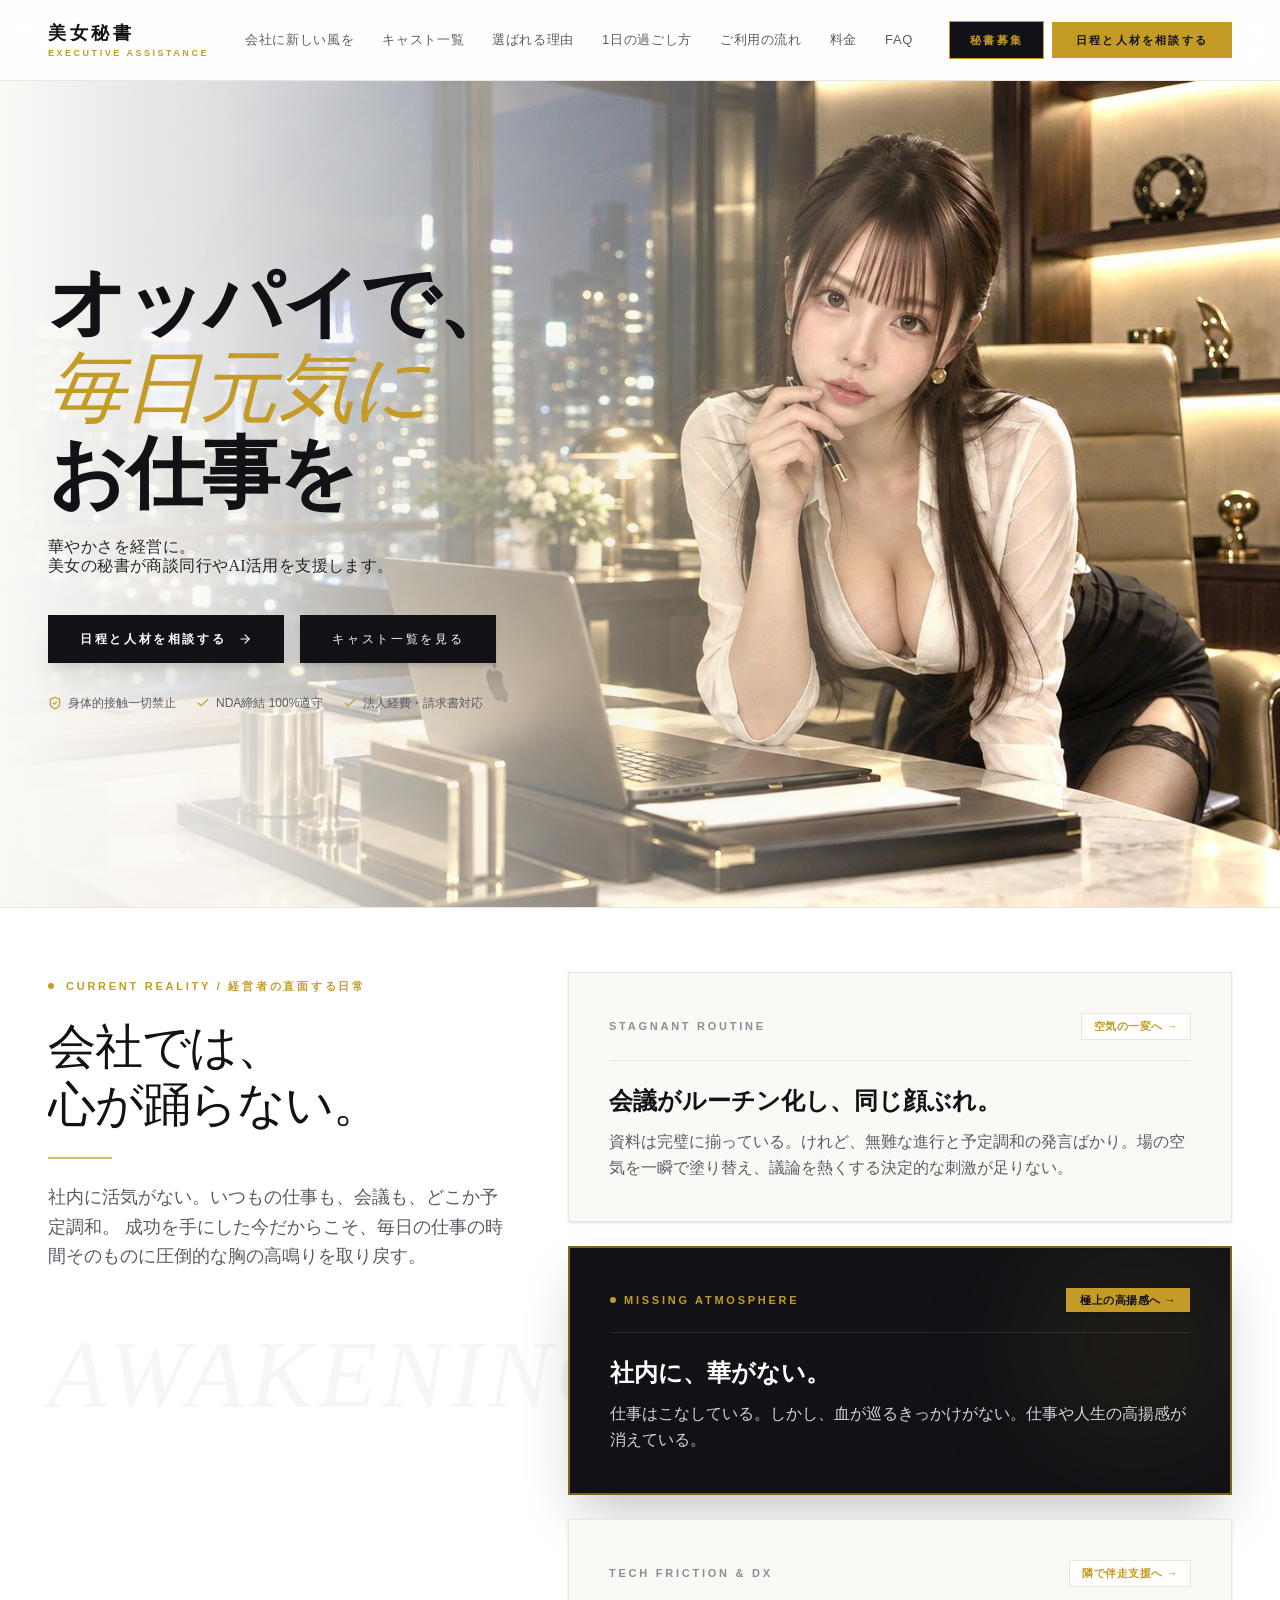
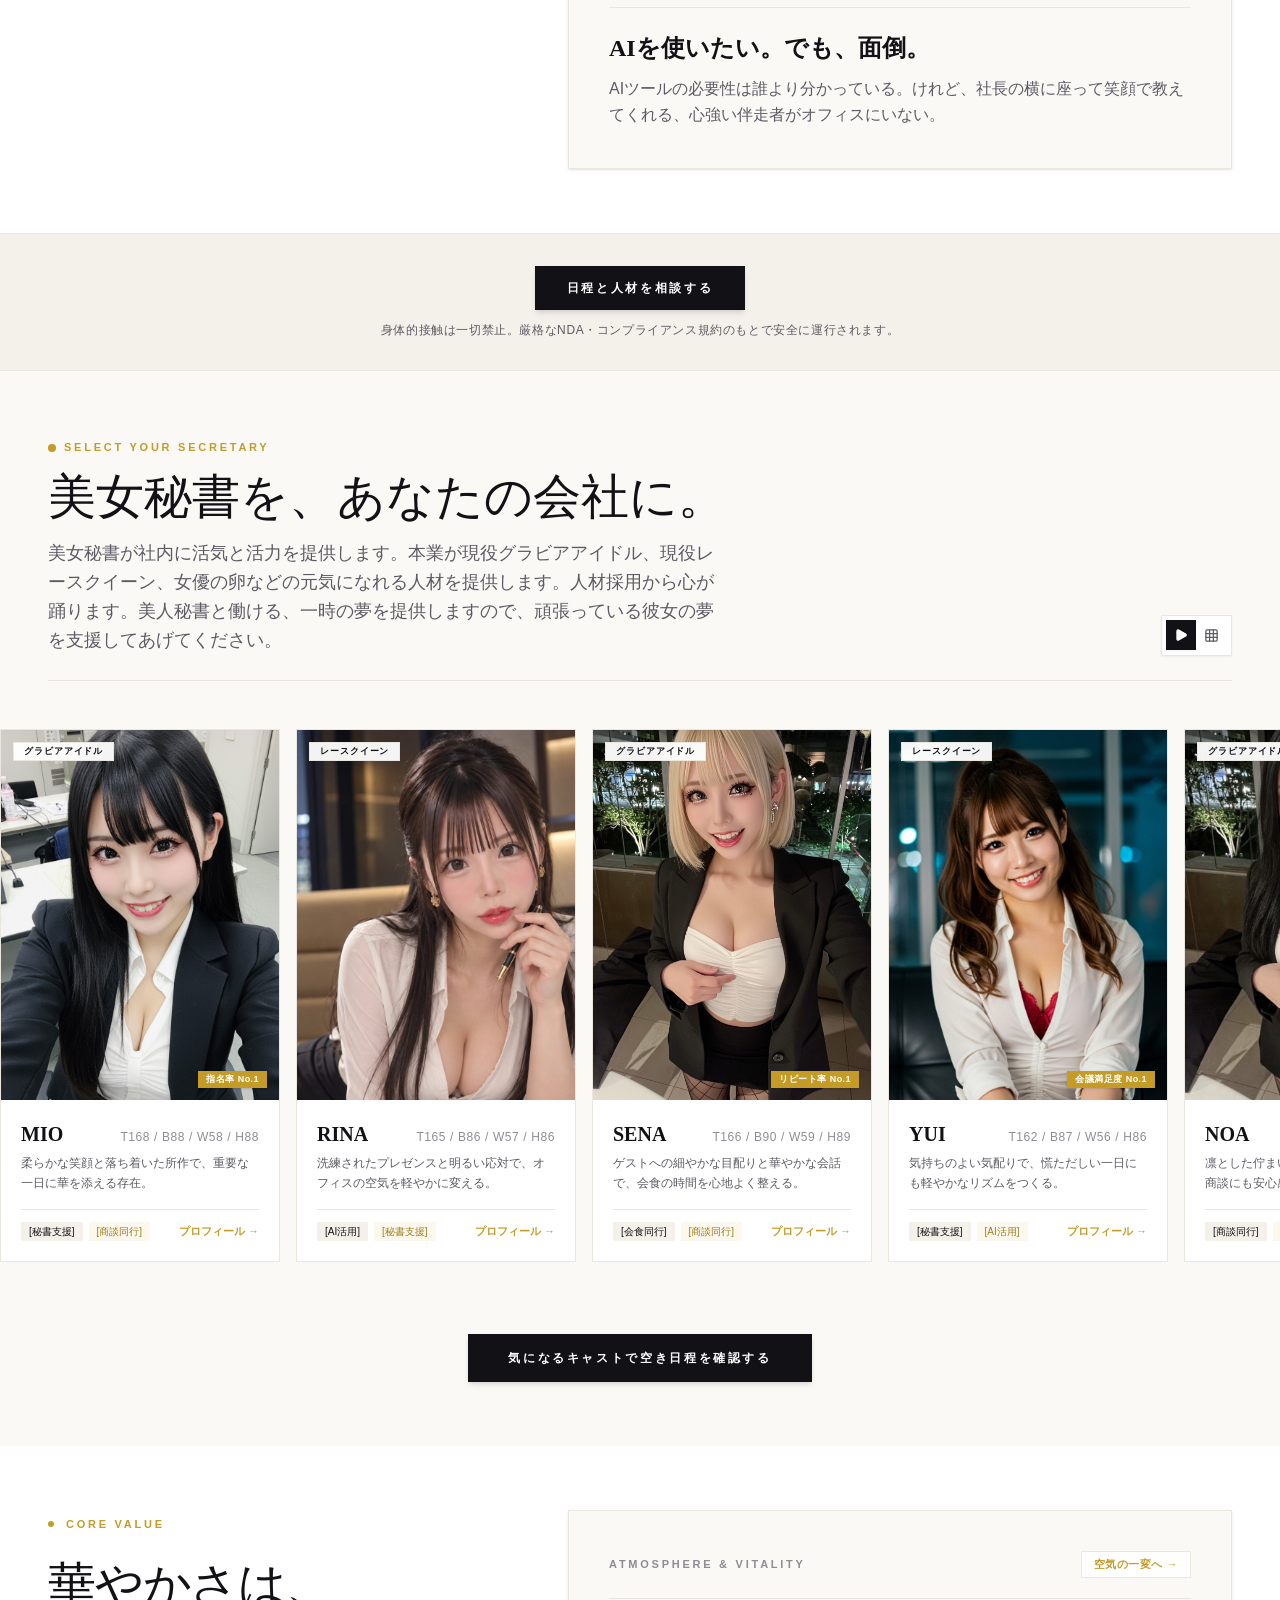
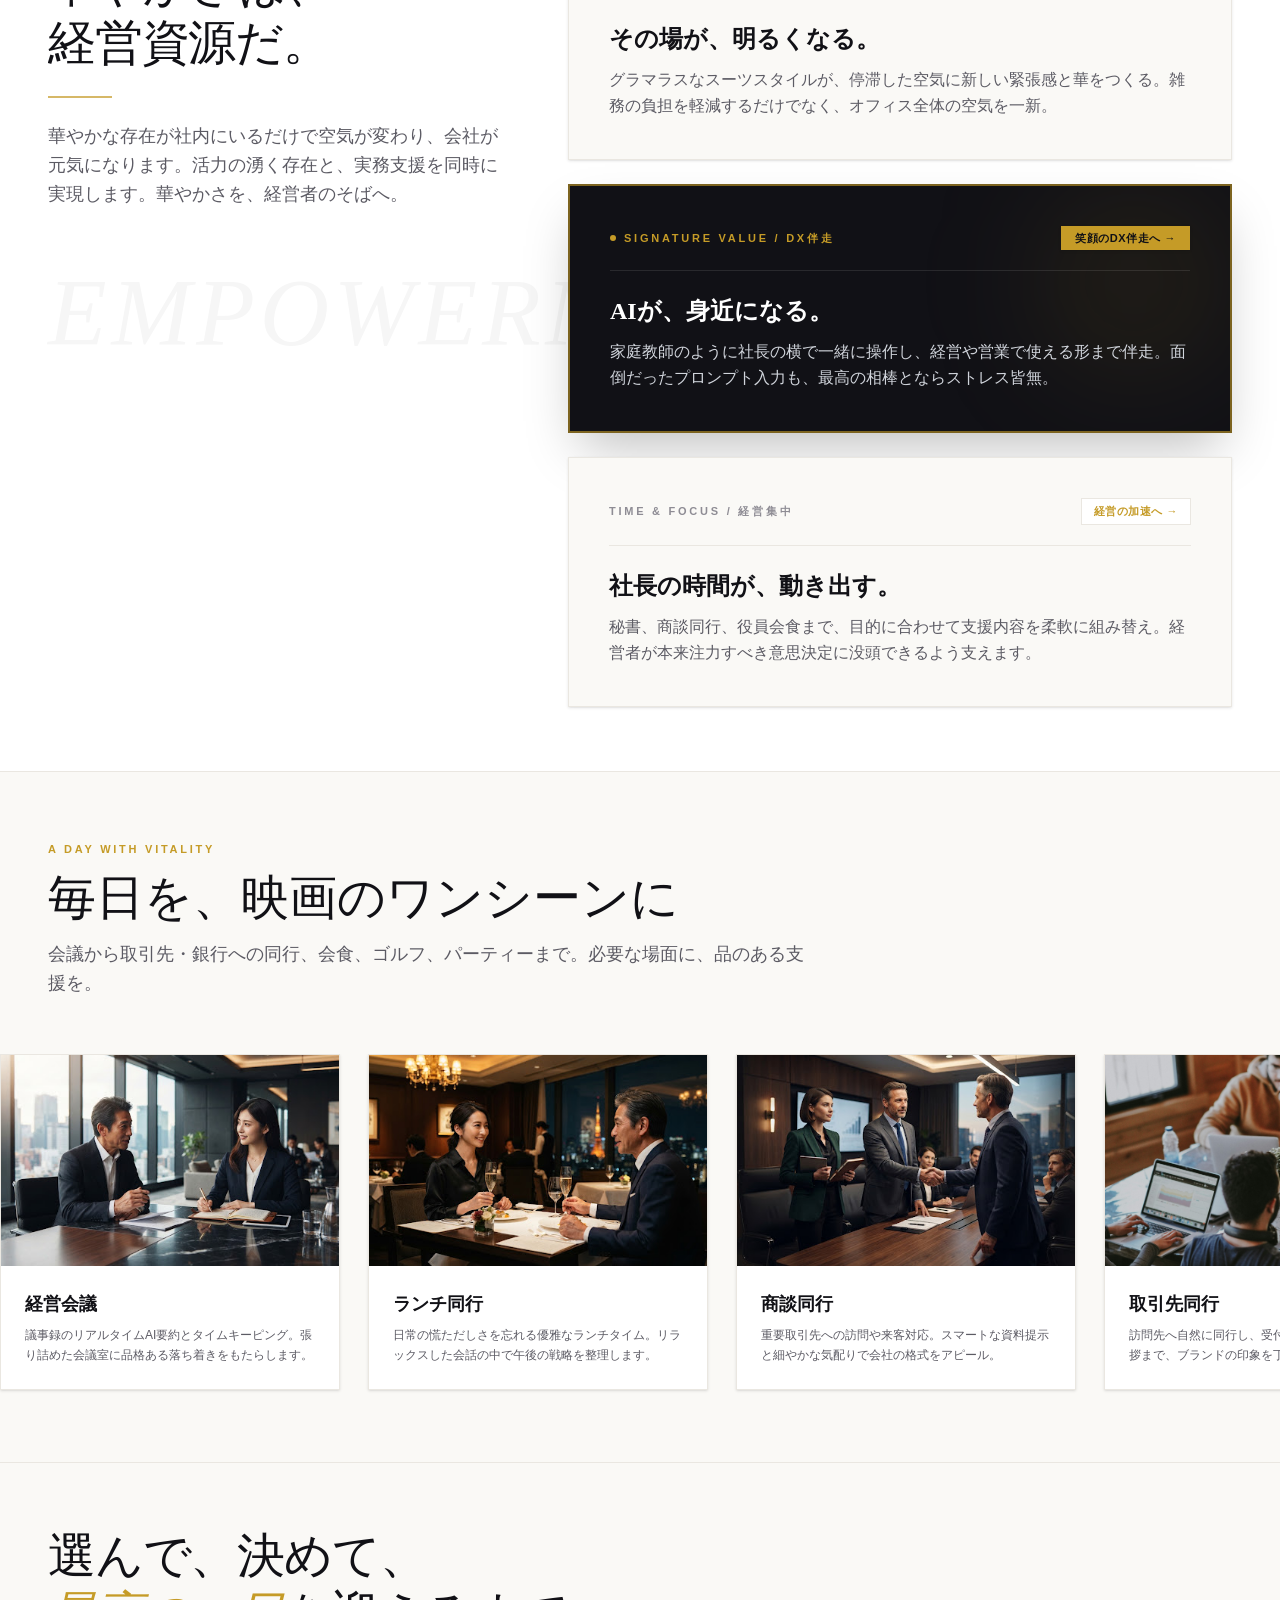
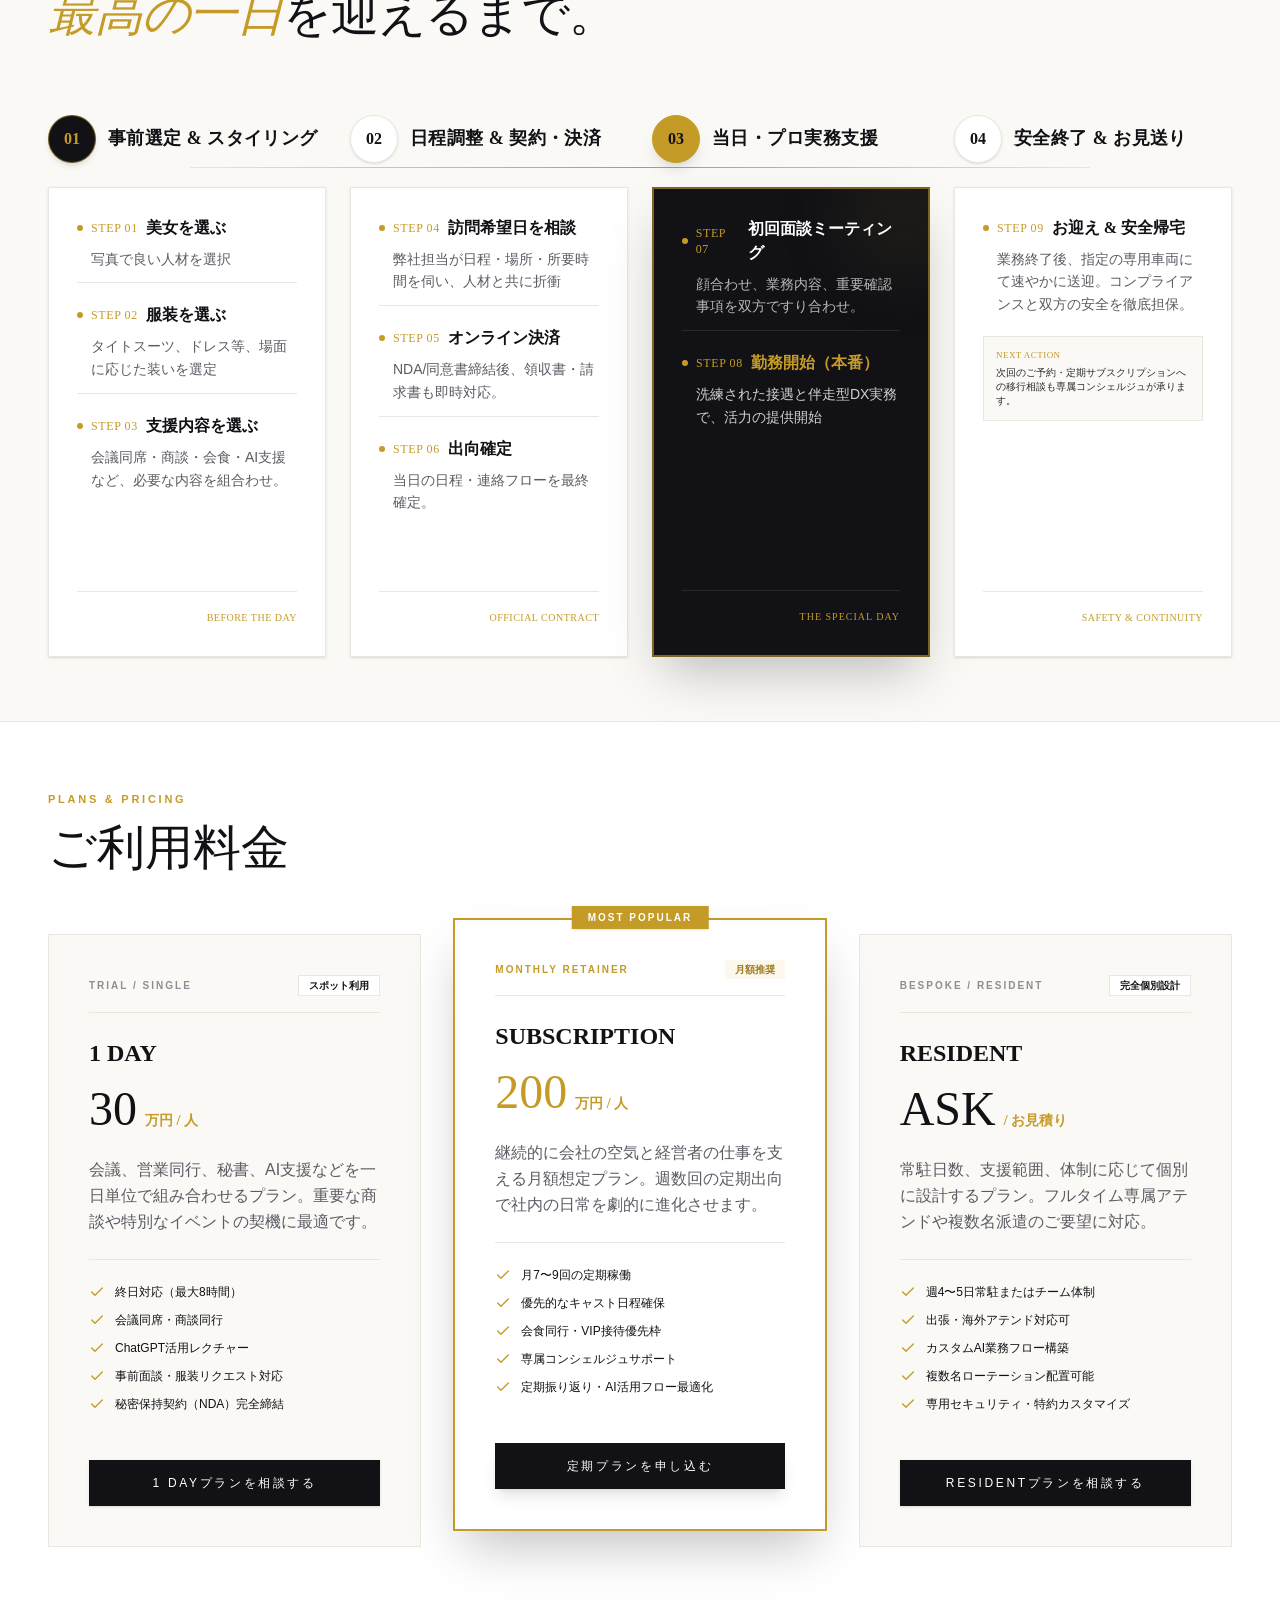
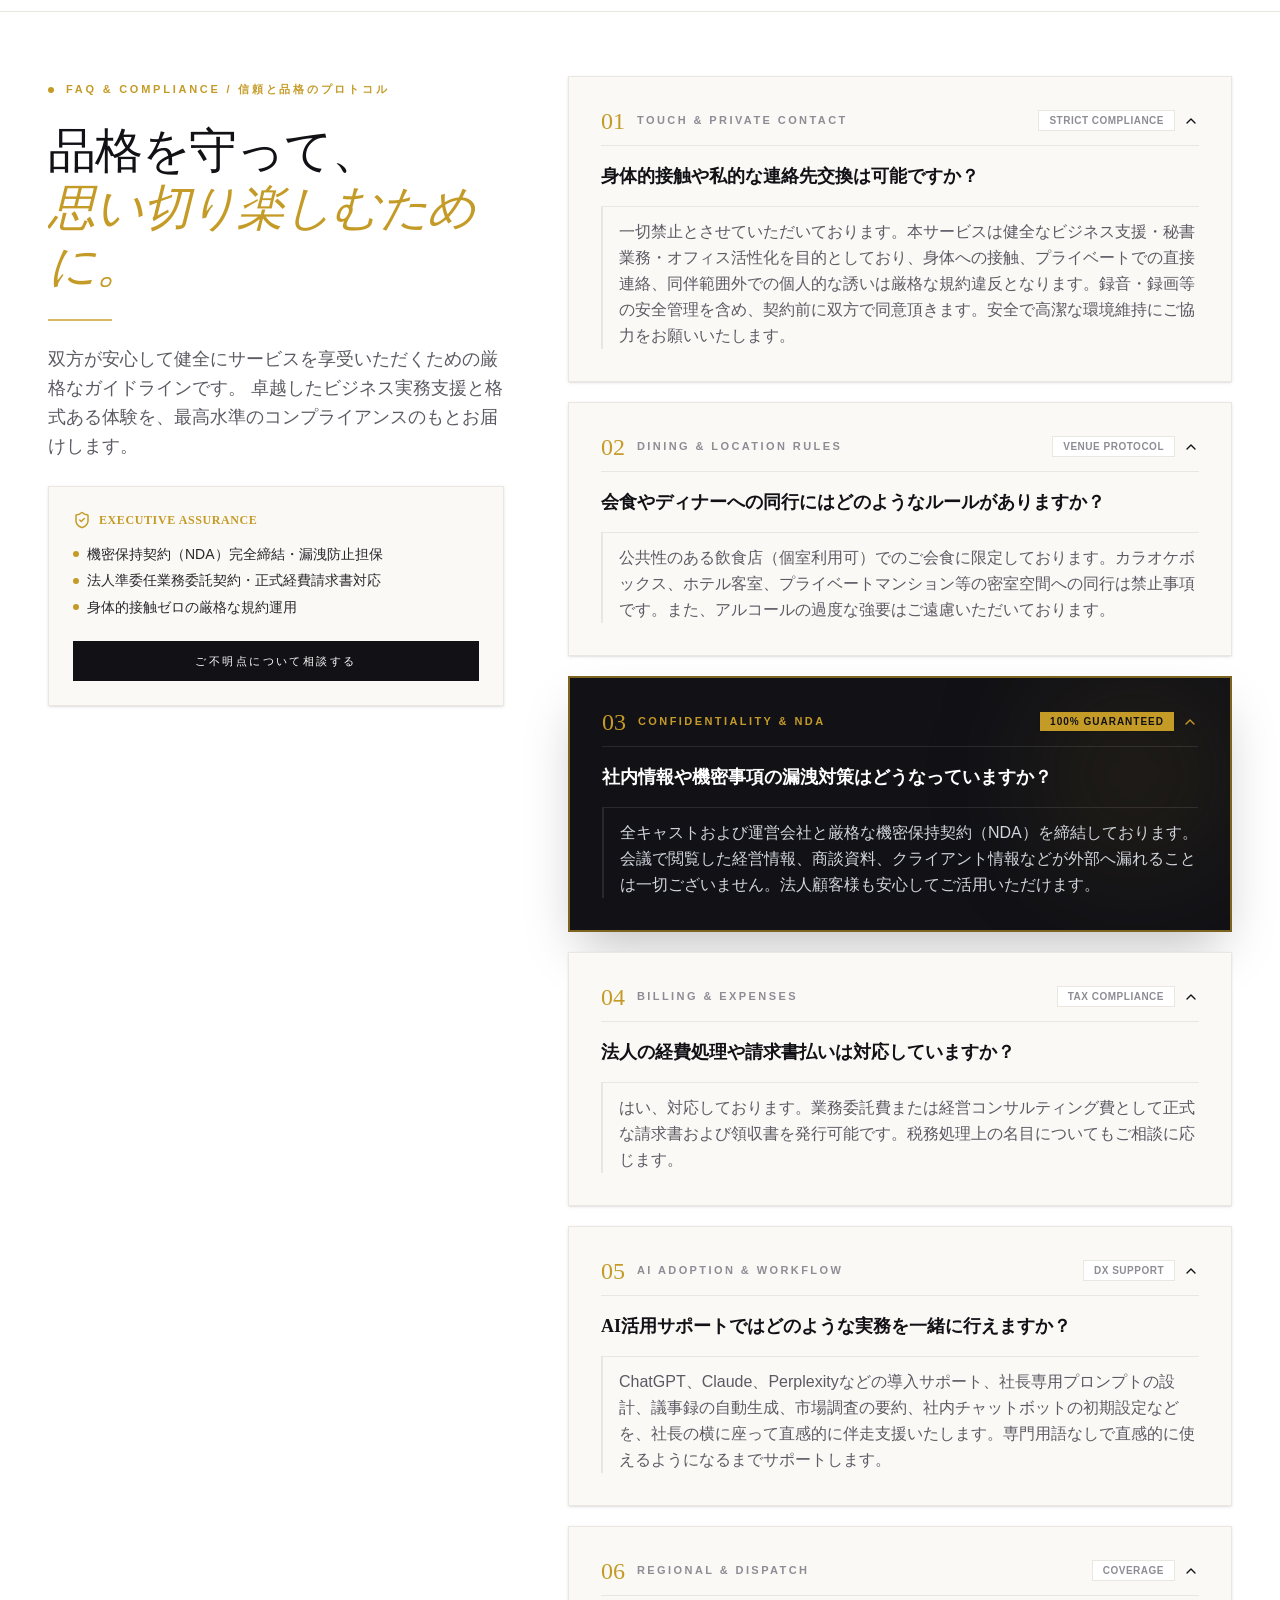
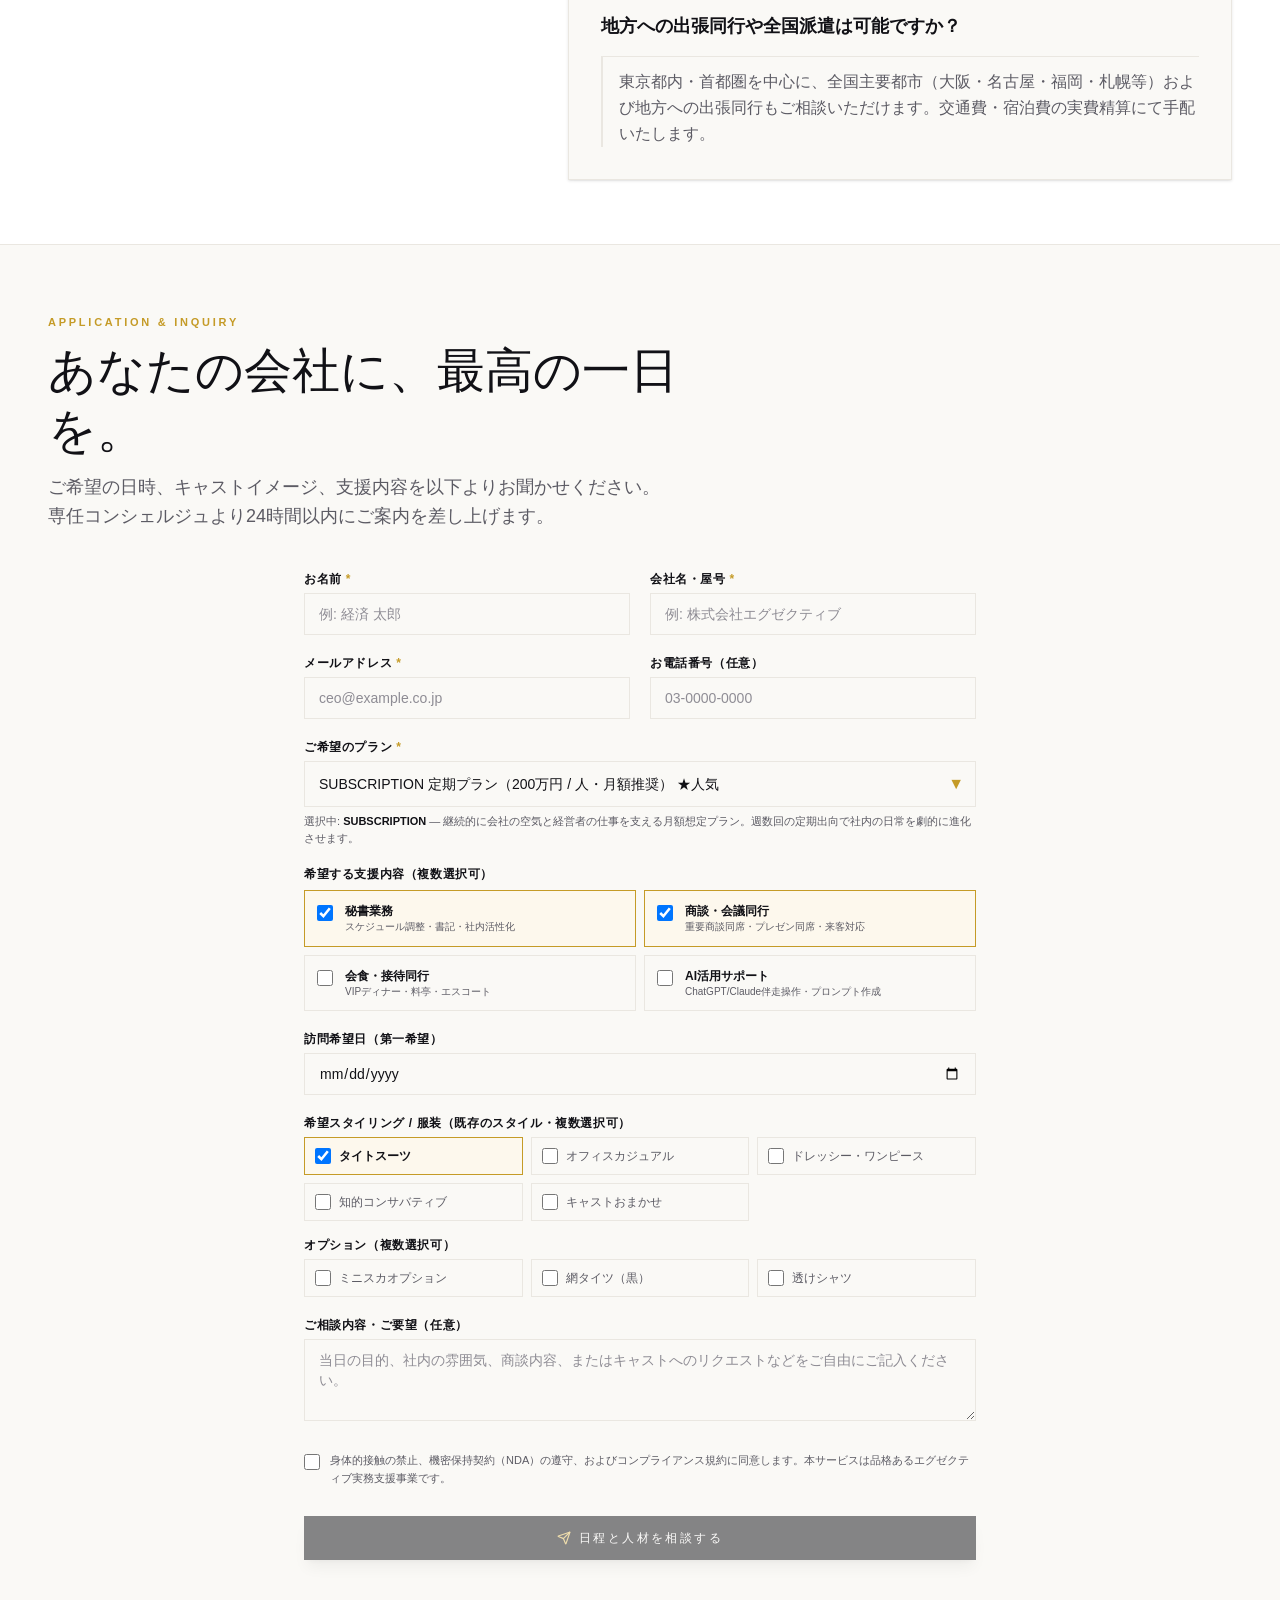
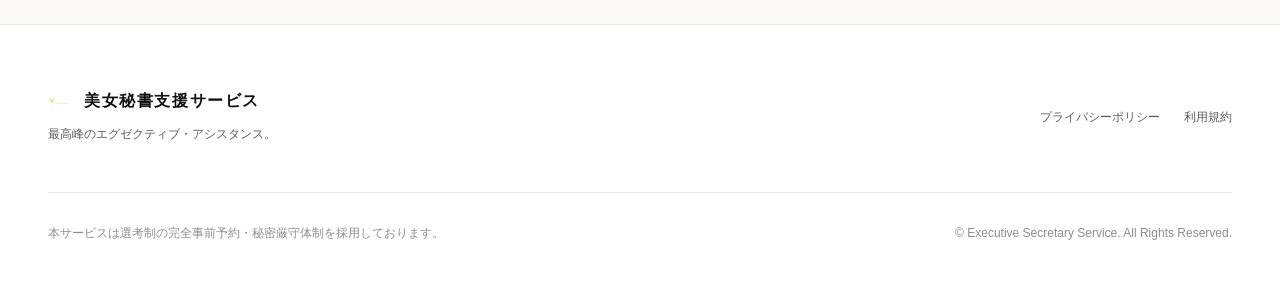
==== index.html @ 8191135f "Apply saved typography and timeline edits" ====
<!doctype html>
<html lang="ja" class="scroll-smooth">
  <head>
    <meta charset="UTF-8" />
    <meta name="viewport" content="width=device-width, initial-scale=1.0" />
    <title>美女秘書｜華やかさを、経営に。</title>
    <meta name="description" content="秘書・商談同行・AI活用支援。あなたの会社に、華と新しい活力を。" />
    <link rel="canonical" href="https://beauty-secretary.vercel.app/" />
    <meta property="og:locale" content="ja_JP" />
    <meta property="og:site_name" content="美女秘書" />
    <meta property="og:title" content="美女秘書｜華やかさを、経営に。" />
    <meta property="og:description" content="秘書・商談同行・AI活用支援。あなたの会社に、華と新しい活力を。" />
    <meta property="og:type" content="website" />
    <meta property="og:url" content="https://beauty-secretary.vercel.app/" />
    <meta property="og:image" content="https://beauty-secretary.vercel.app/assets/ogp.jpg" />
    <meta property="og:image:secure_url" content="https://beauty-secretary.vercel.app/assets/ogp.jpg" />
    <meta property="og:image:type" content="image/jpeg" />
    <meta property="og:image:width" content="1200" />
    <meta property="og:image:height" content="630" />
    <meta name="twitter:card" content="summary_large_image" />
    <meta name="twitter:title" content="美女秘書｜華やかさを、経営に。" />
    <meta name="twitter:description" content="秘書・商談同行・AI活用支援。あなたの会社に、華と新しい活力を。" />
    <meta name="twitter:image" content="https://beauty-secretary.vercel.app/assets/ogp.jpg" />
    <script type="module" crossorigin src="/assets/index-DanwAQhW.js"></script>
    <link rel="stylesheet" crossorigin href="/assets/index-D4T3_3hT.css">
  </head>
  <body class="bg-[#FAF9F6] text-[#111116] antialiased selection:bg-[#C59B27]/20 selection:text-[#111116]">
    <div id="root"></div>
  </body>
</html>
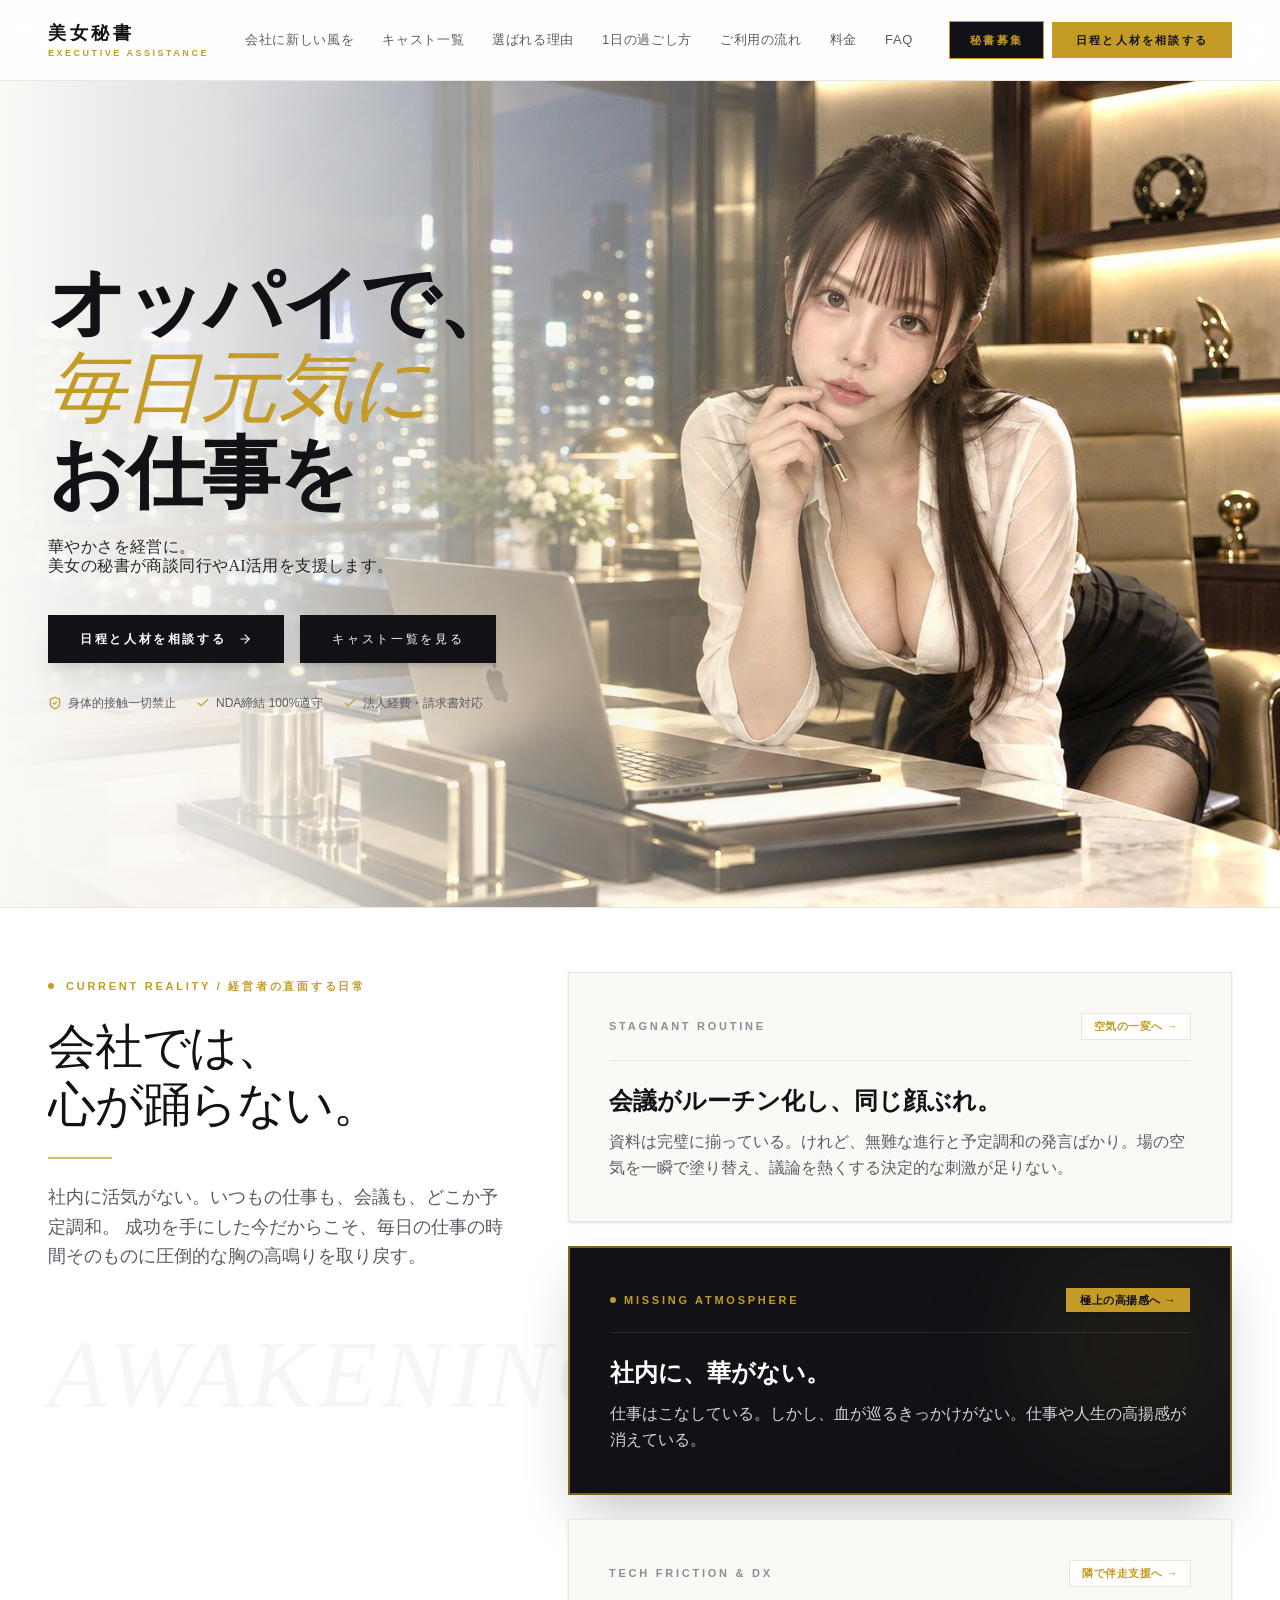
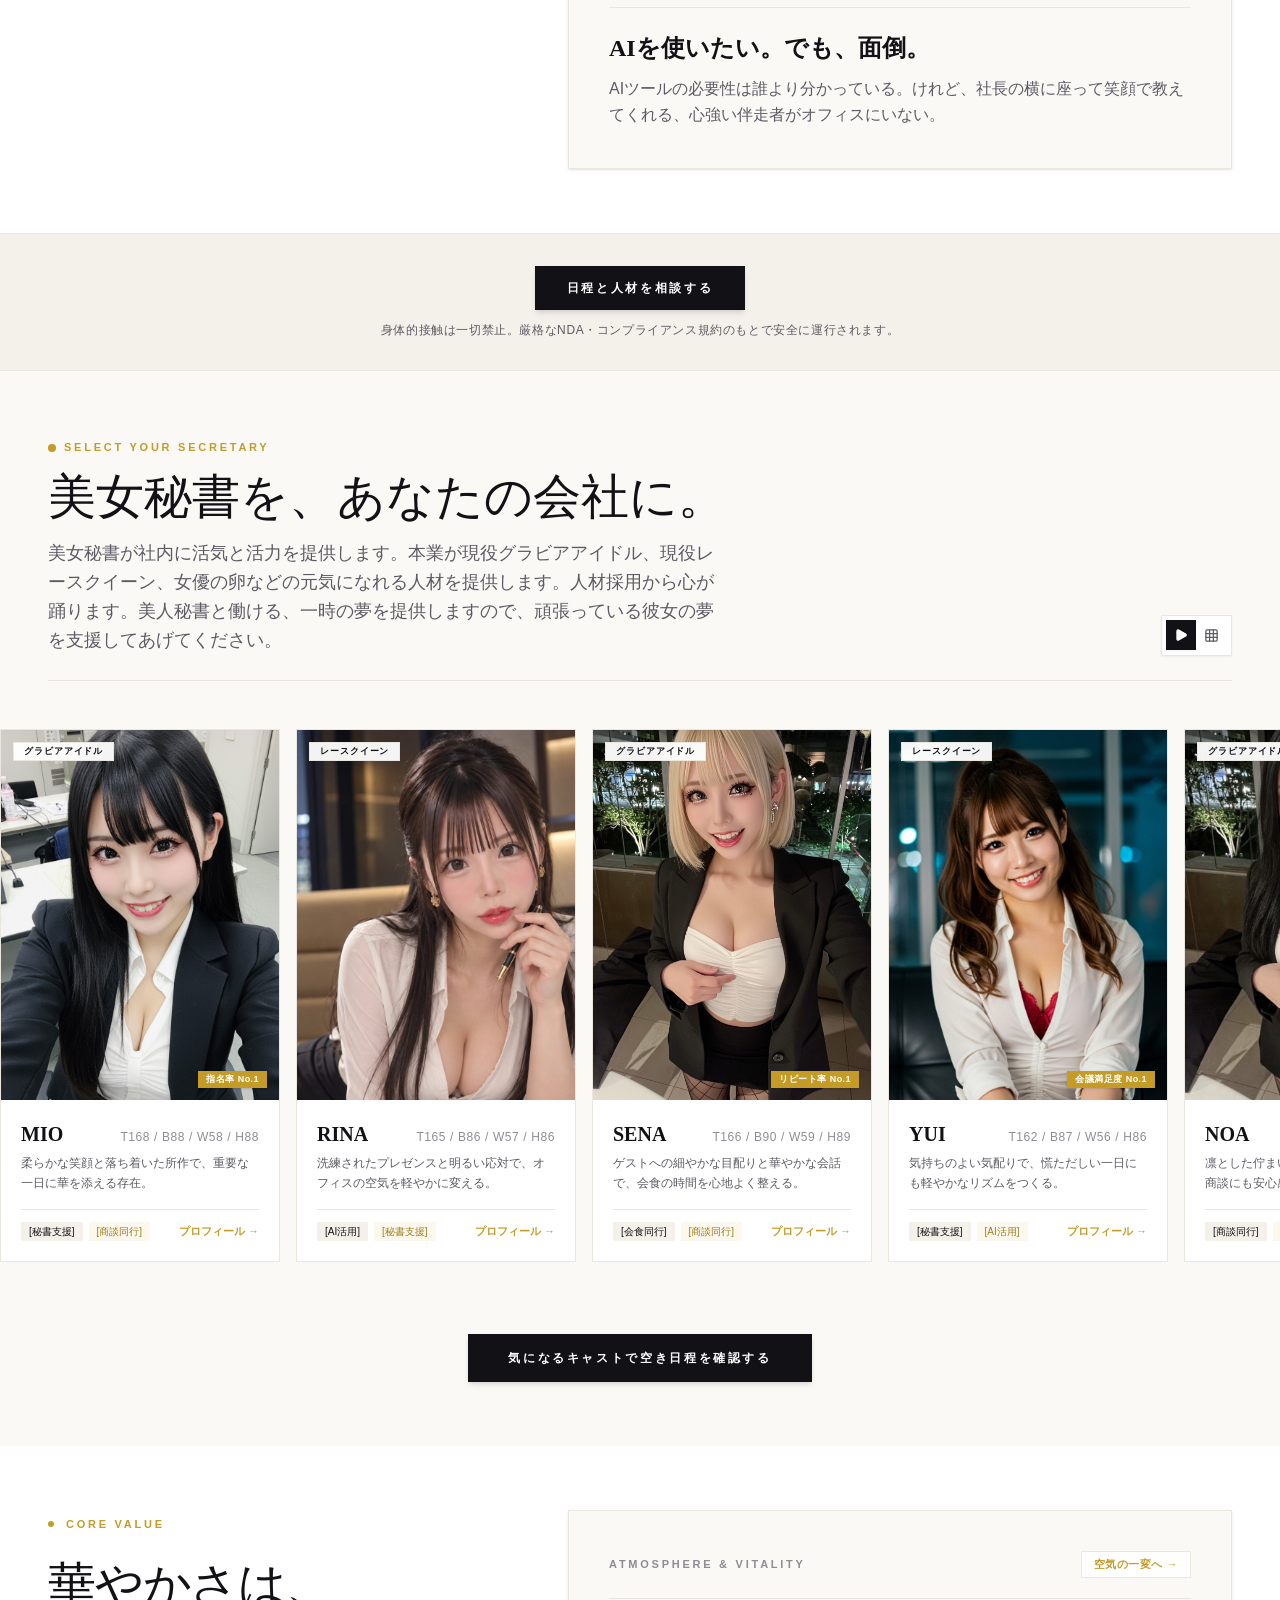
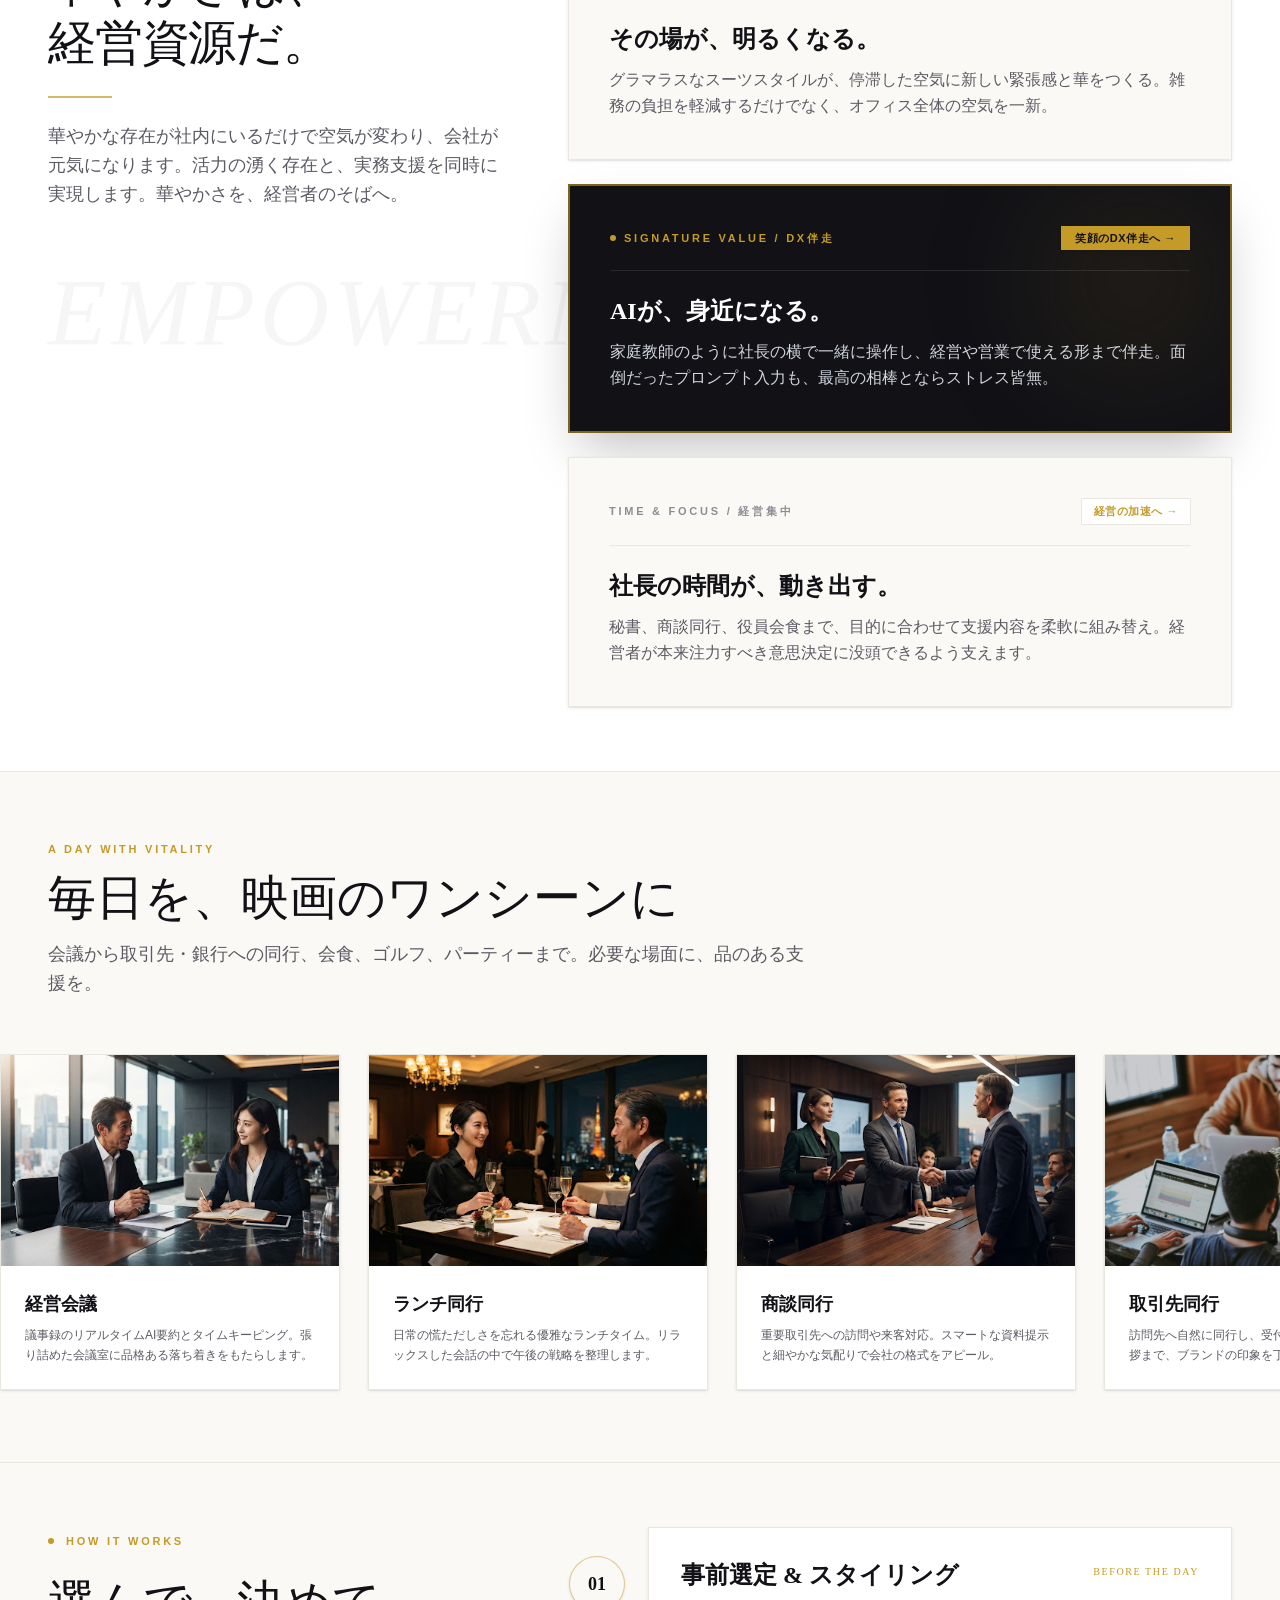
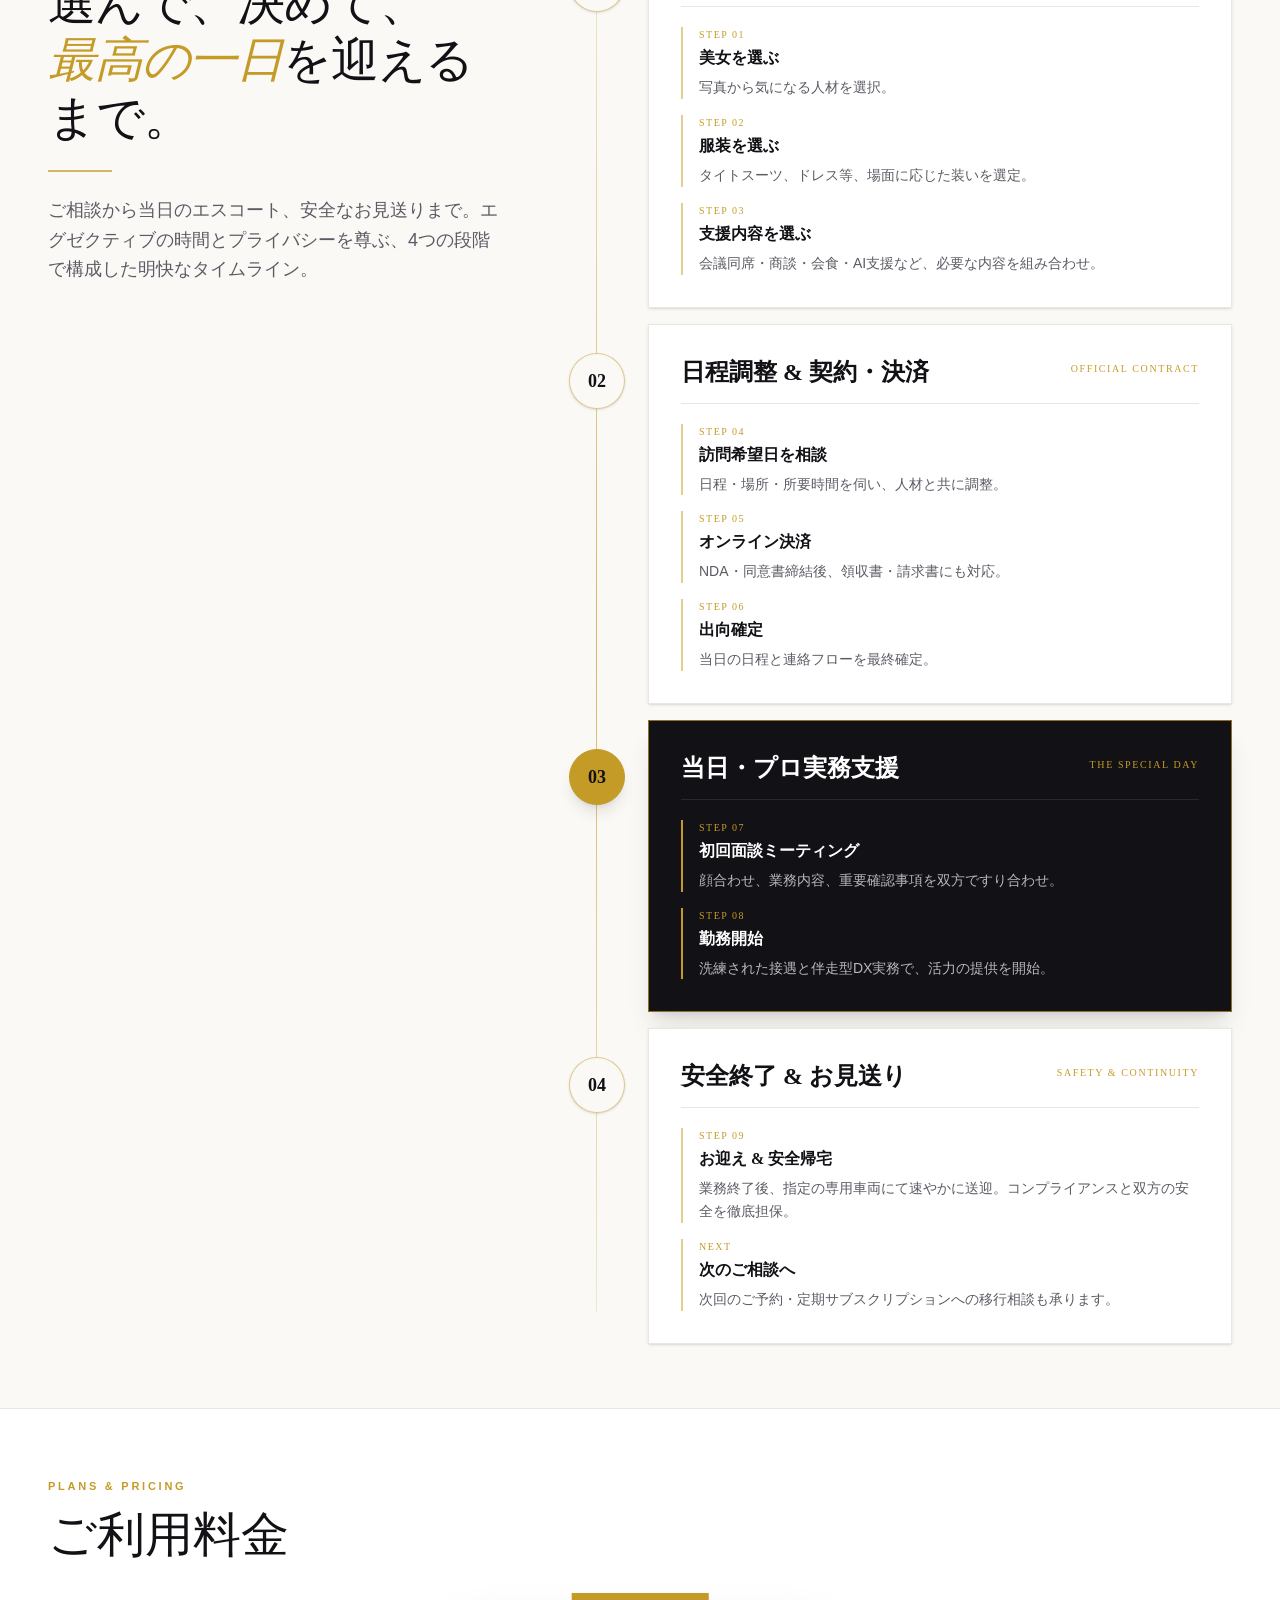
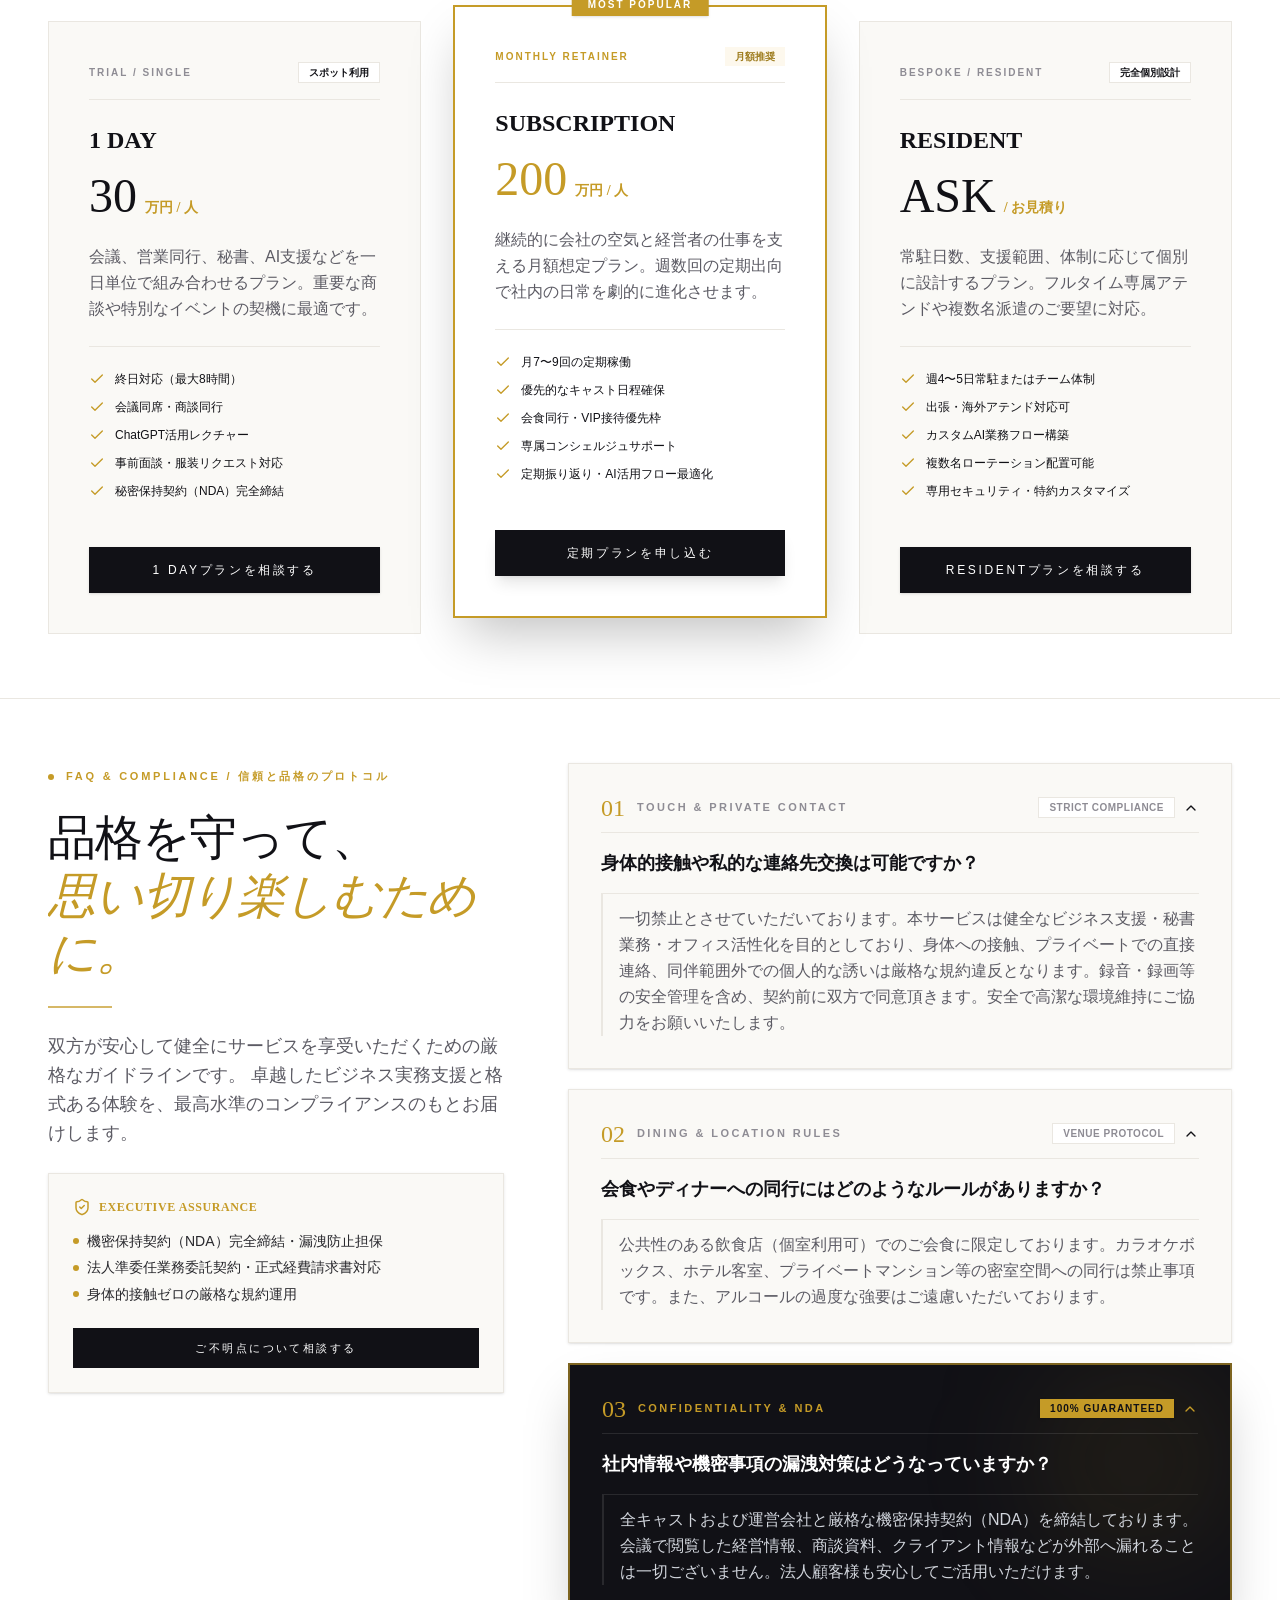
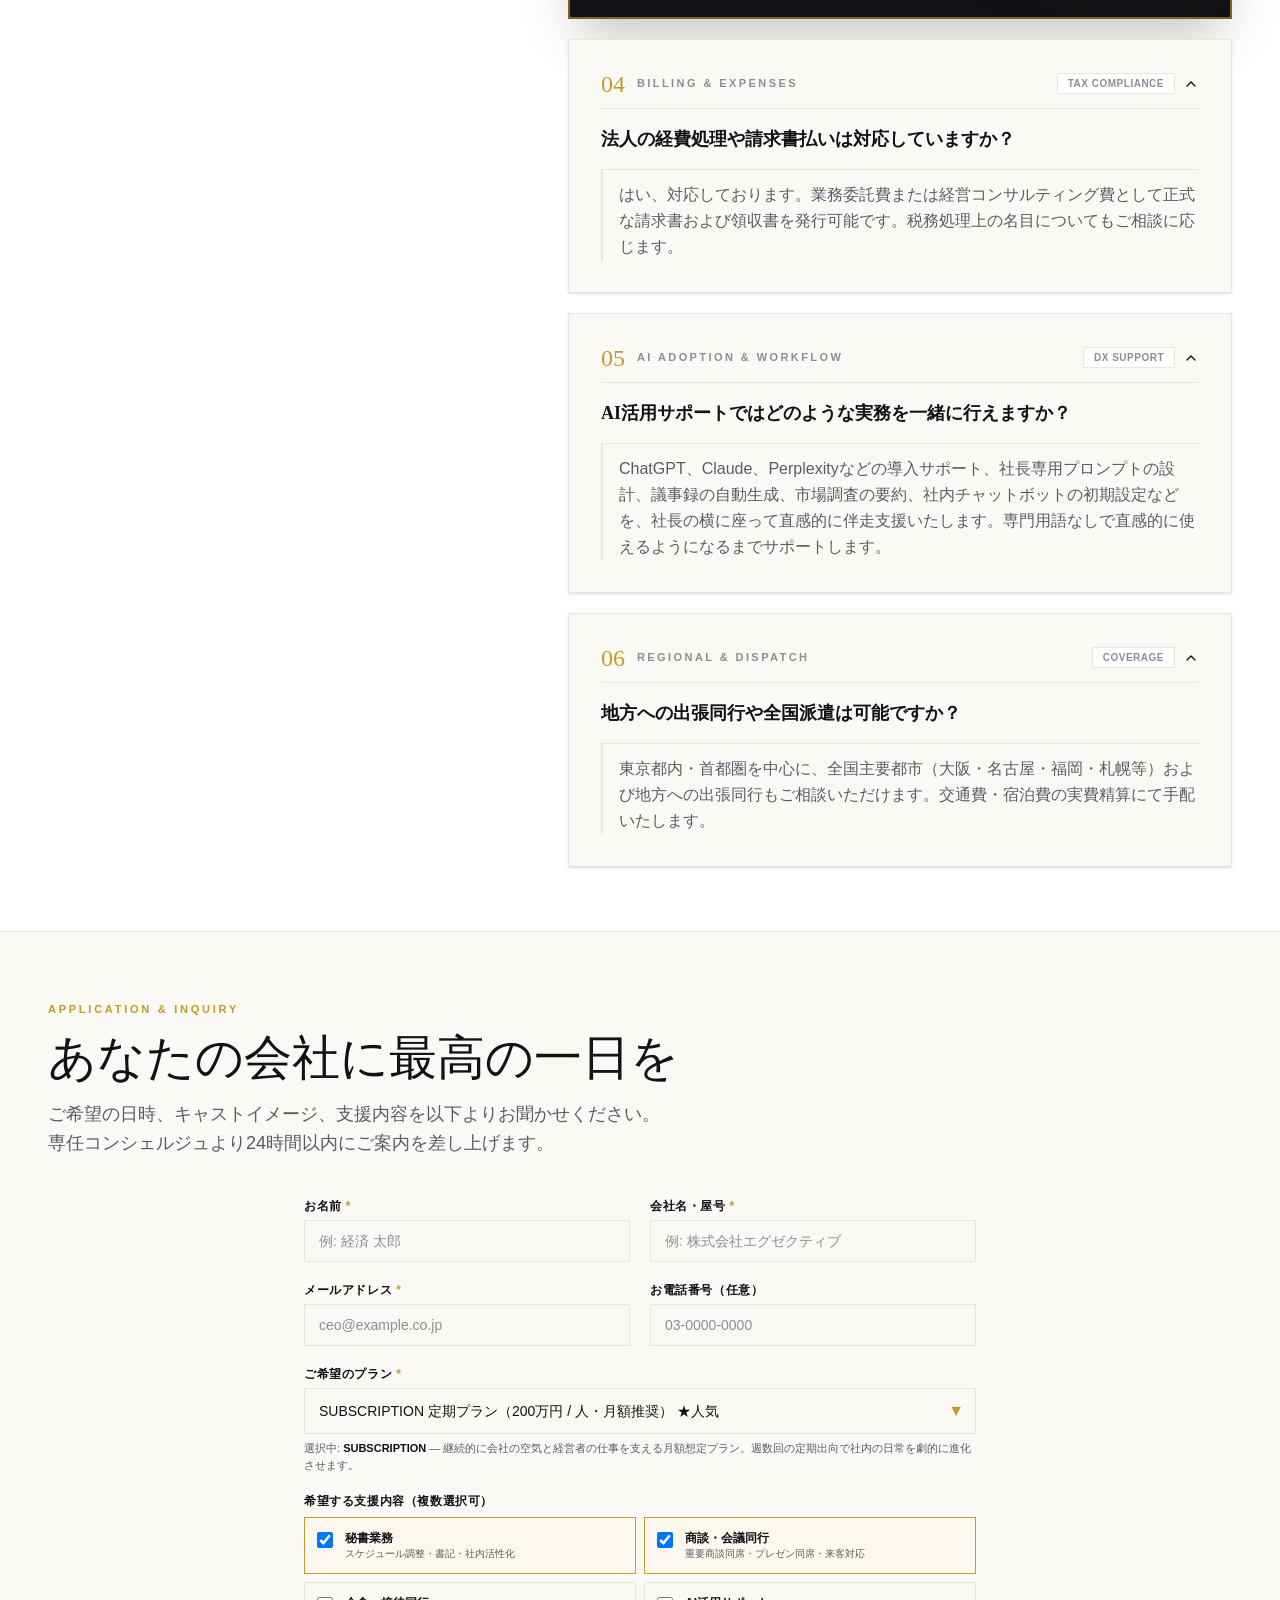
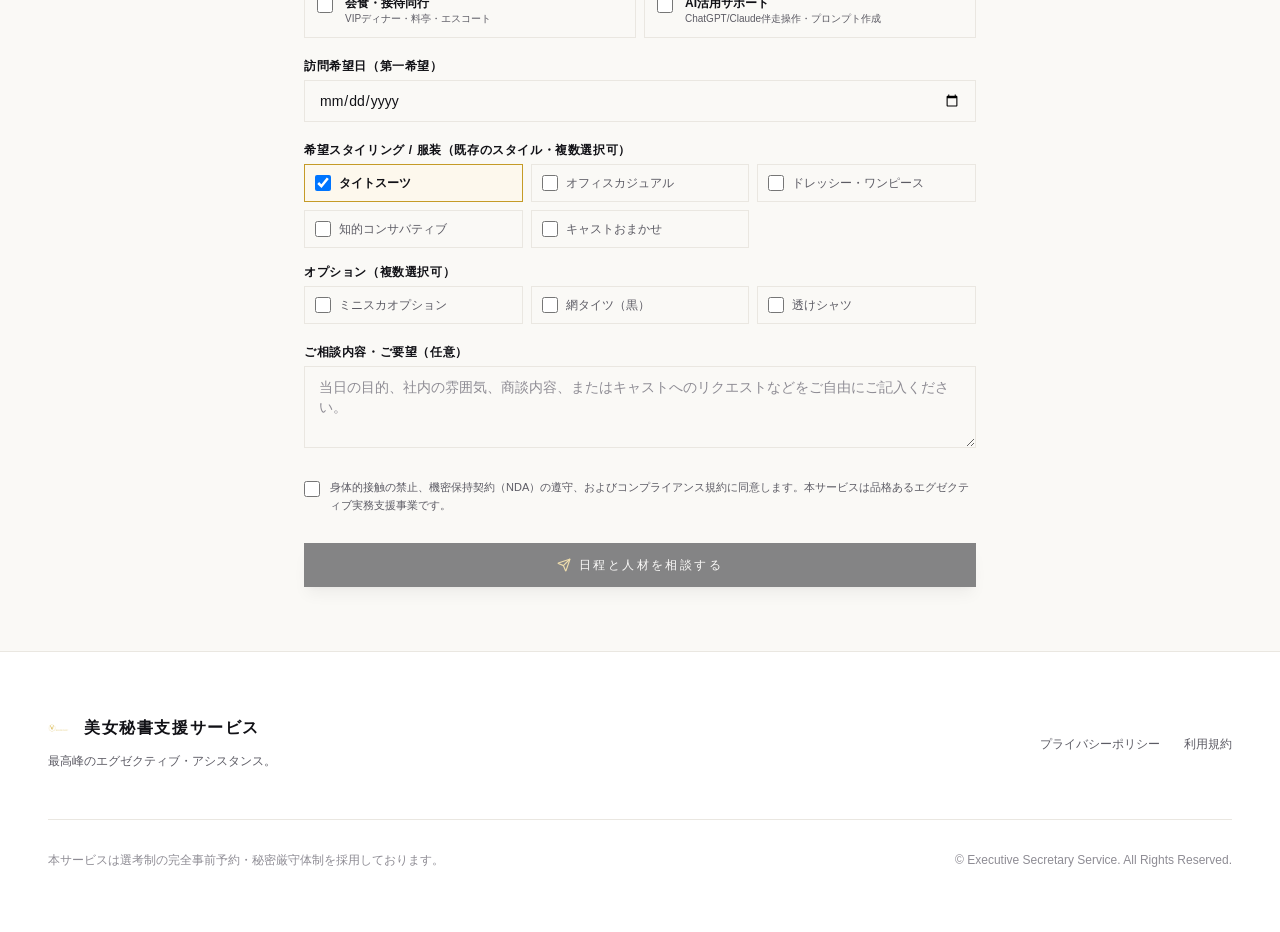
==== commit 2d9619ed: "Update timeline and editor support" ====
--- a/index.html
+++ b/index.html
@@ -21,8 +21,8 @@
     <meta name="twitter:title" content="美女秘書｜華やかさを、経営に。" />
     <meta name="twitter:description" content="秘書・商談同行・AI活用支援。あなたの会社に、華と新しい活力を。" />
     <meta name="twitter:image" content="https://beauty-secretary.vercel.app/assets/ogp.jpg" />
-    <script type="module" crossorigin src="/assets/index-DanwAQhW.js"></script>
-    <link rel="stylesheet" crossorigin href="/assets/index-D4T3_3hT.css">
+    <script type="module" crossorigin src="/assets/index-DjxTtRKa.js"></script>
+    <link rel="stylesheet" crossorigin href="/assets/index-t84E3Zbu.css">
   </head>
   <body class="bg-[#FAF9F6] text-[#111116] antialiased selection:bg-[#C59B27]/20 selection:text-[#111116]">
     <div id="root"></div>
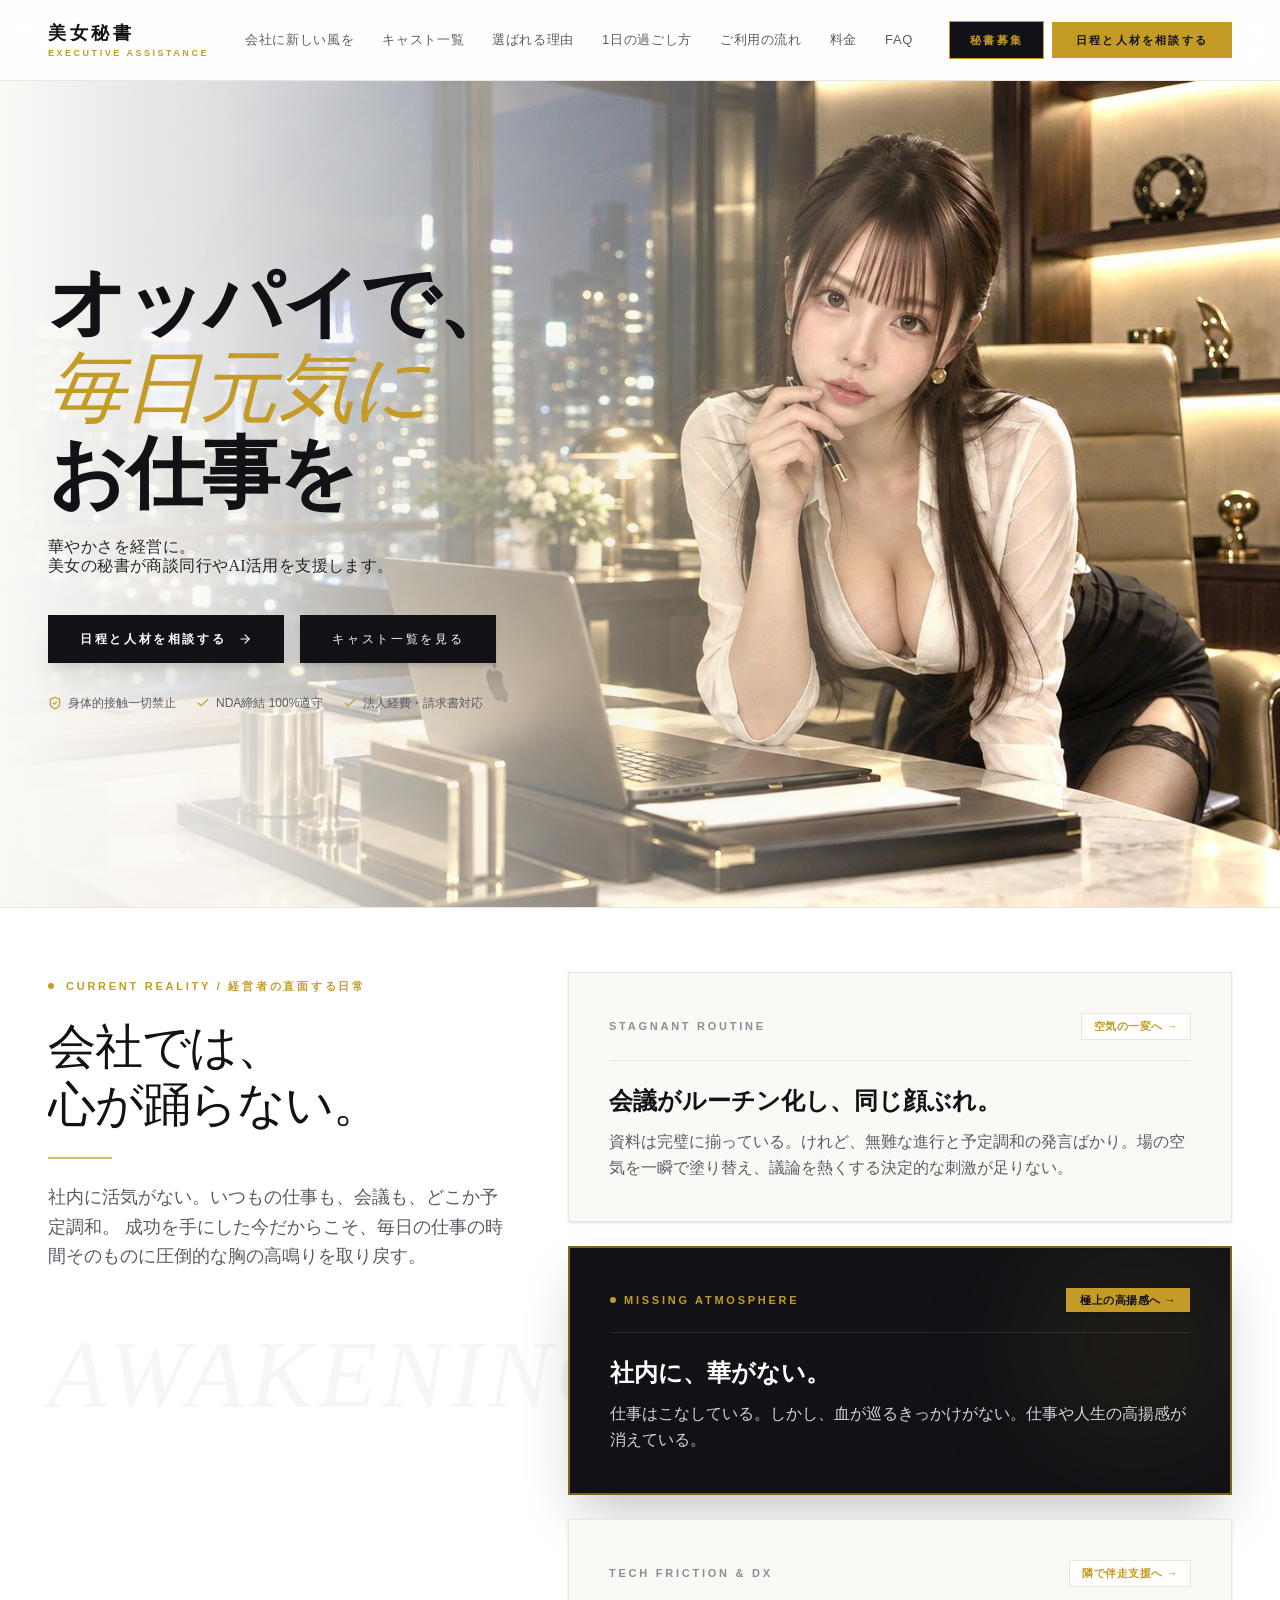
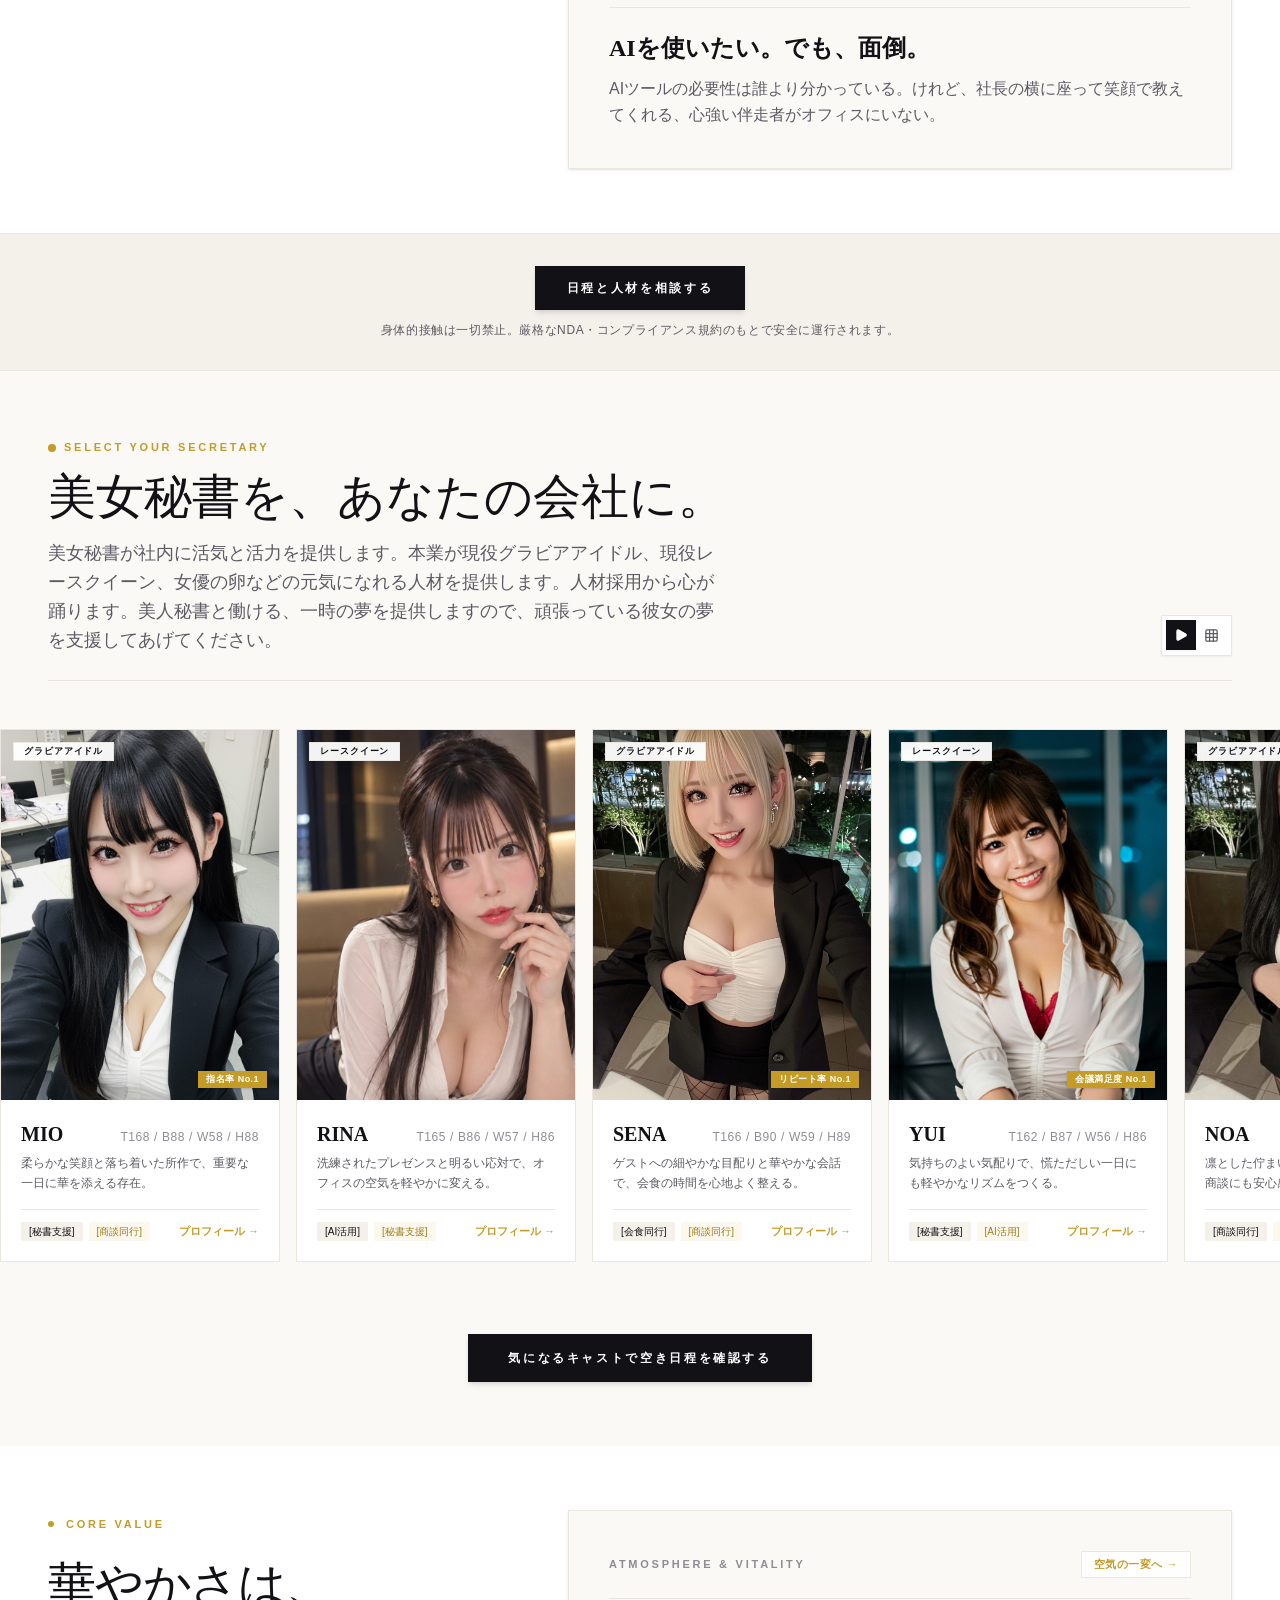
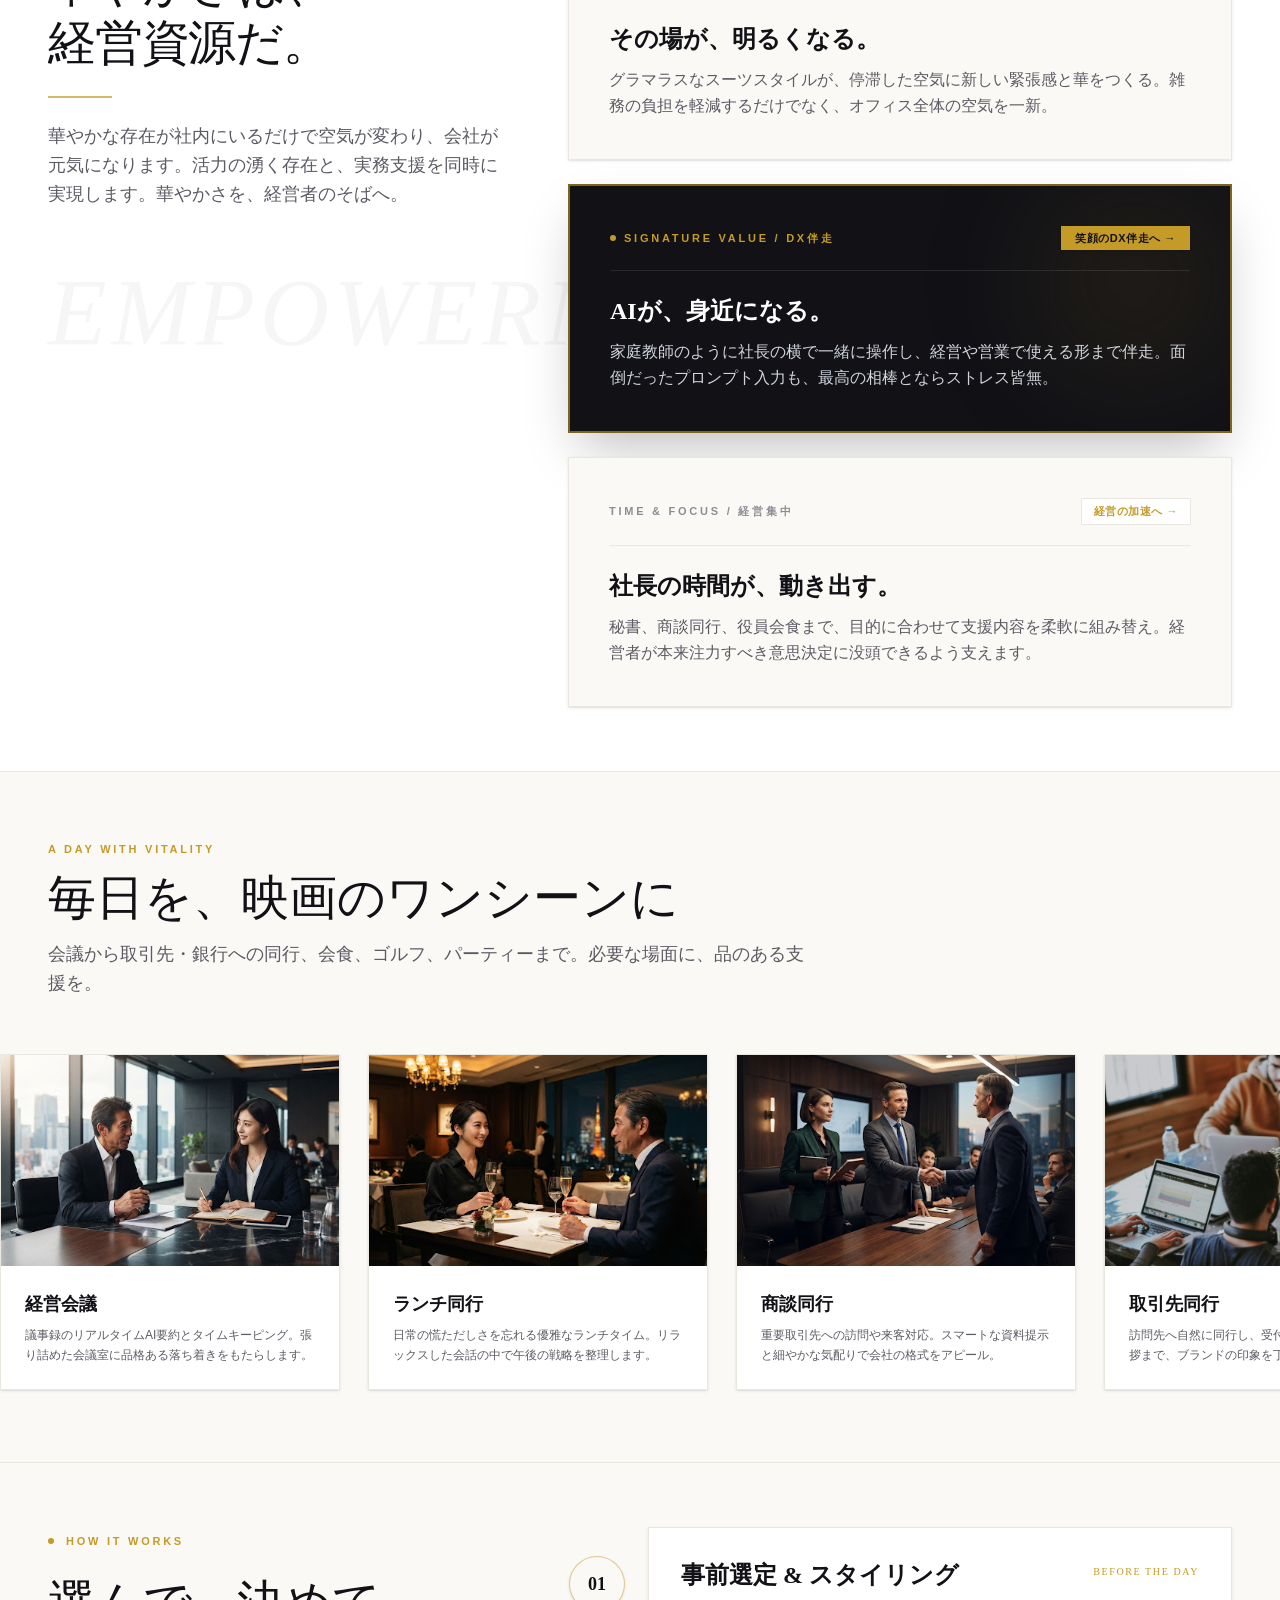
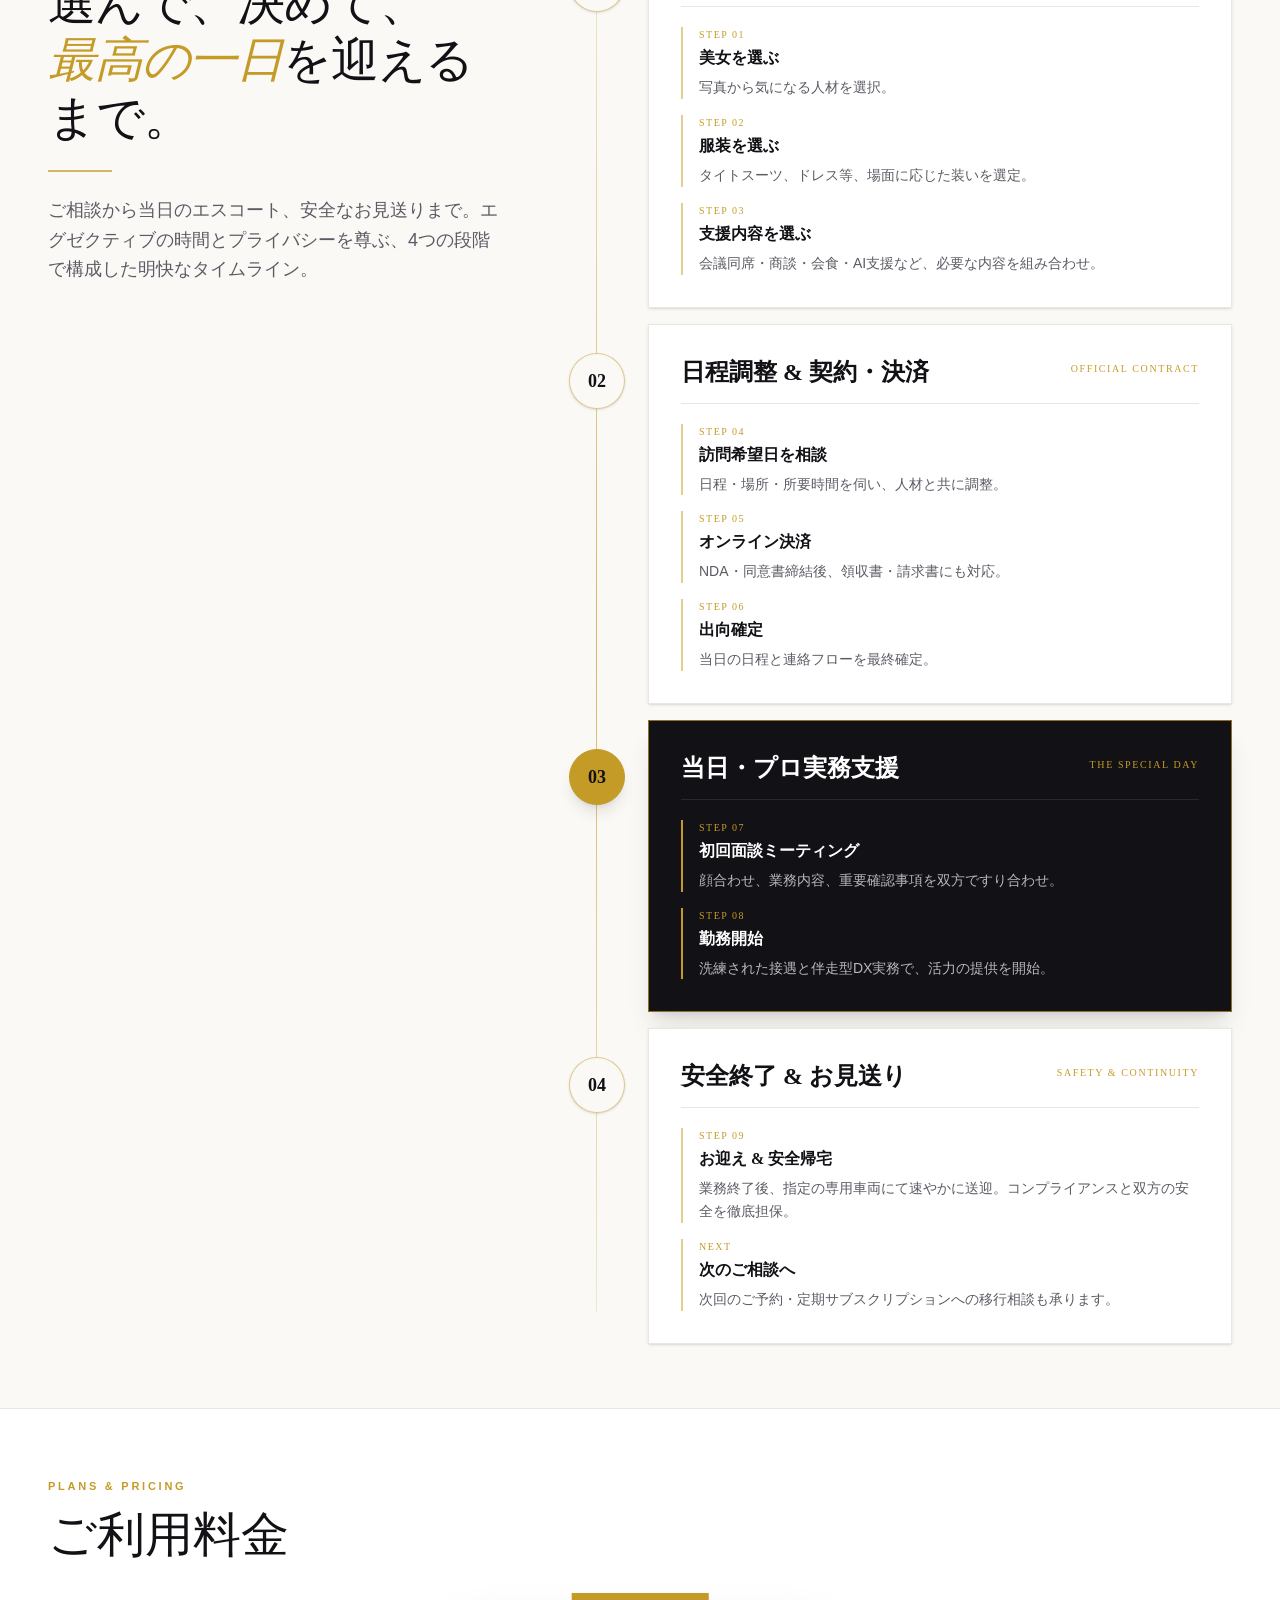
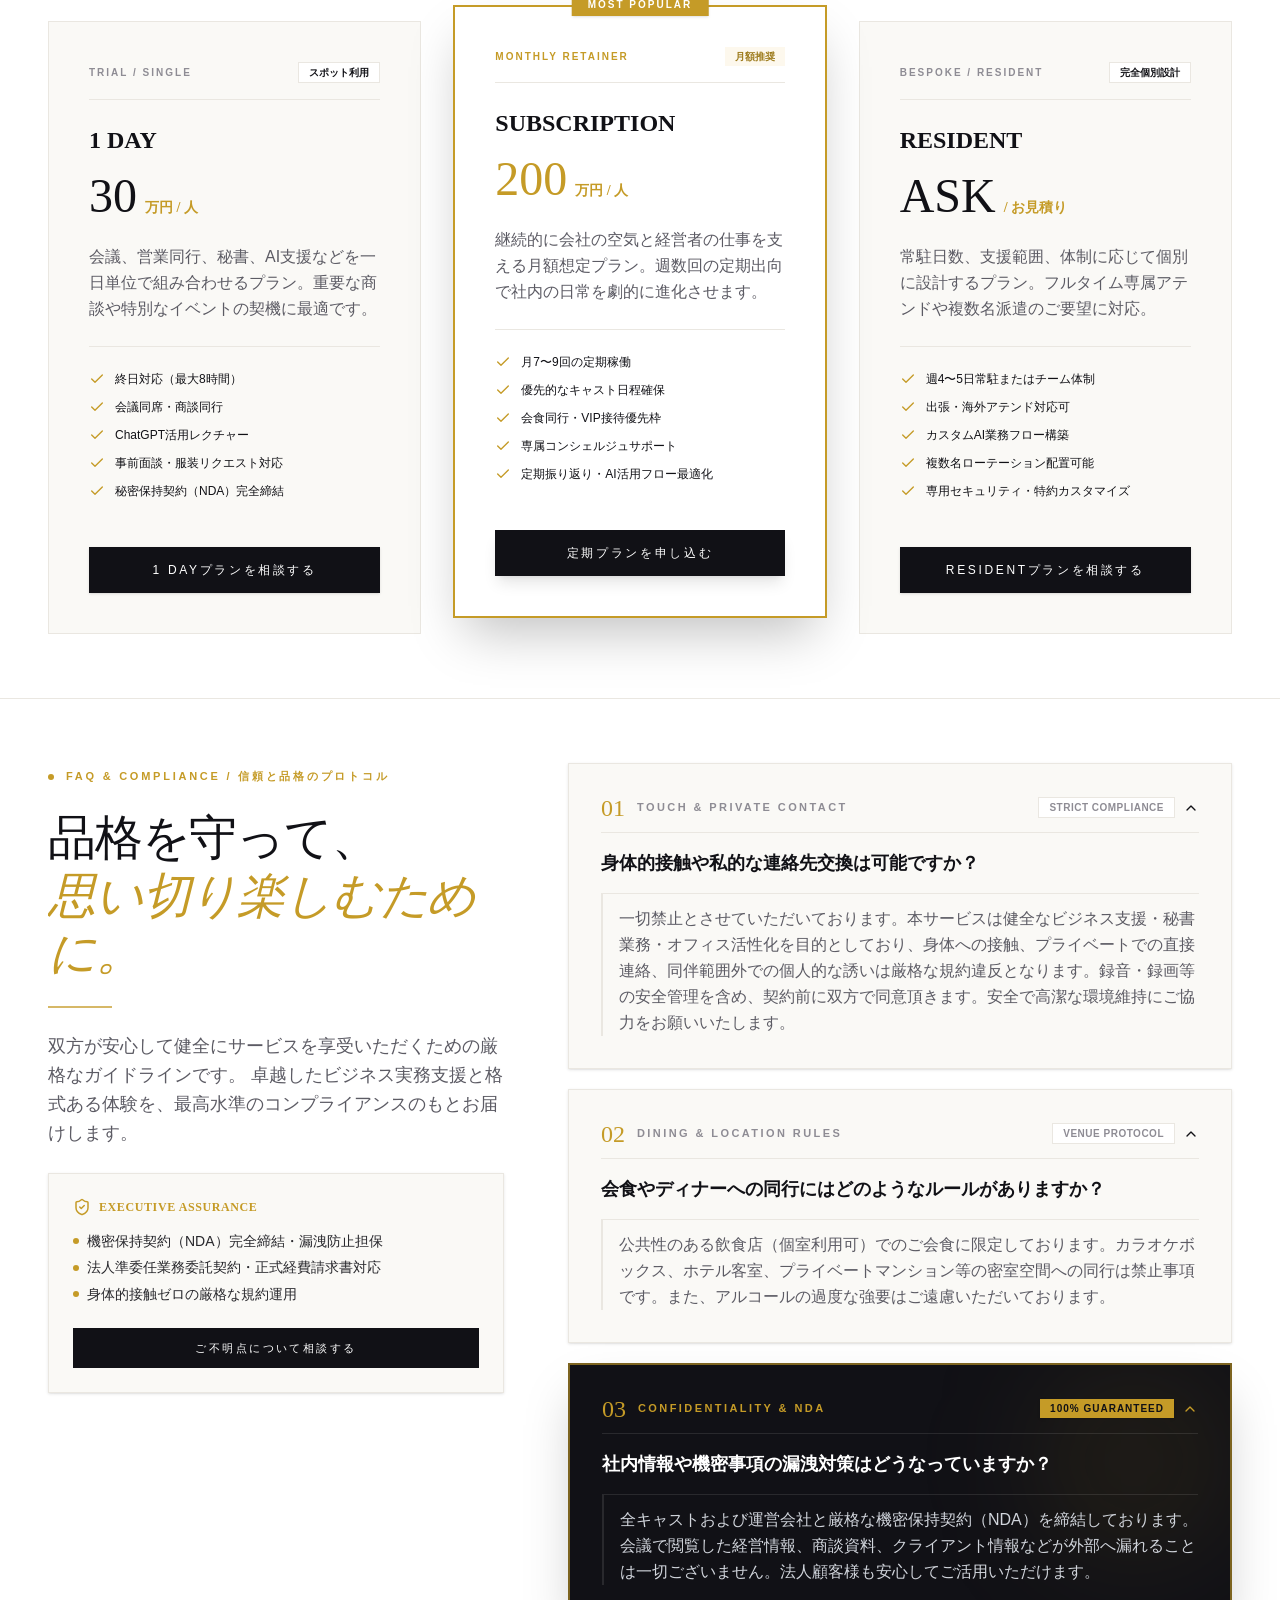
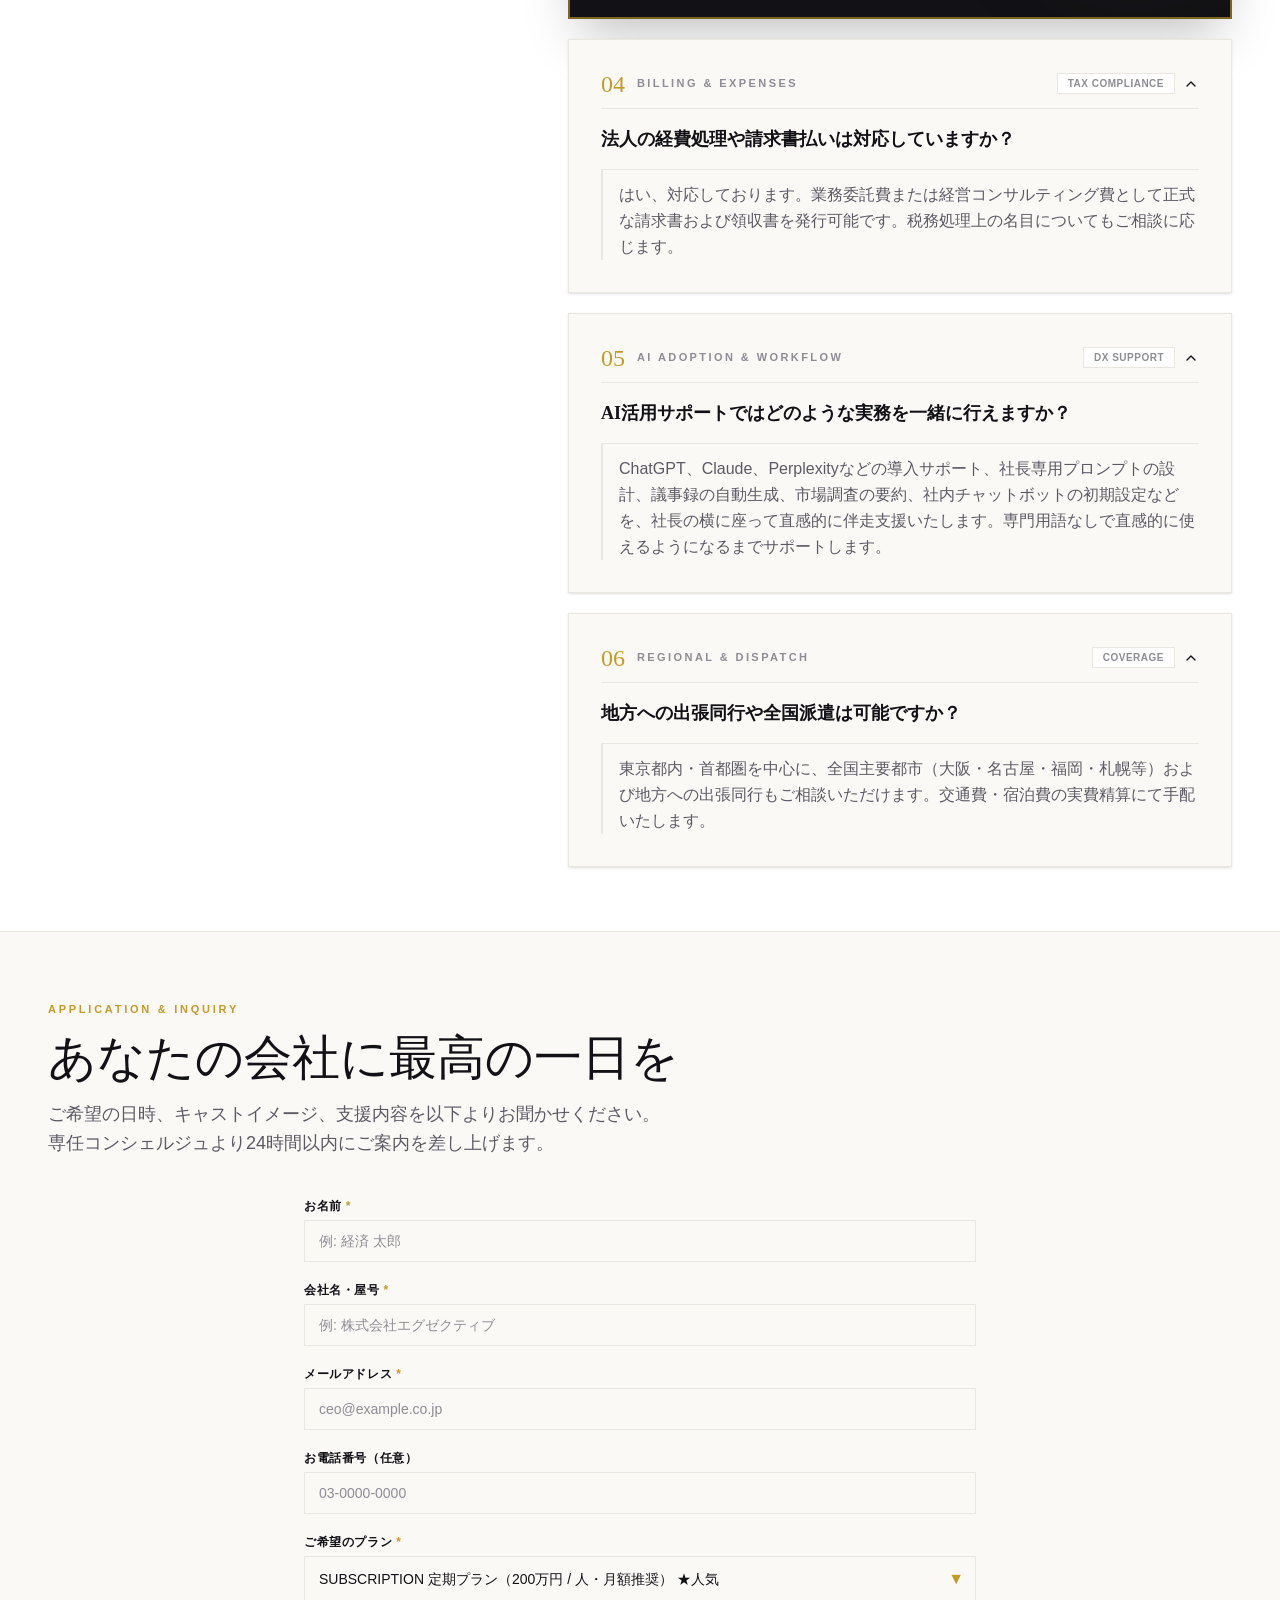
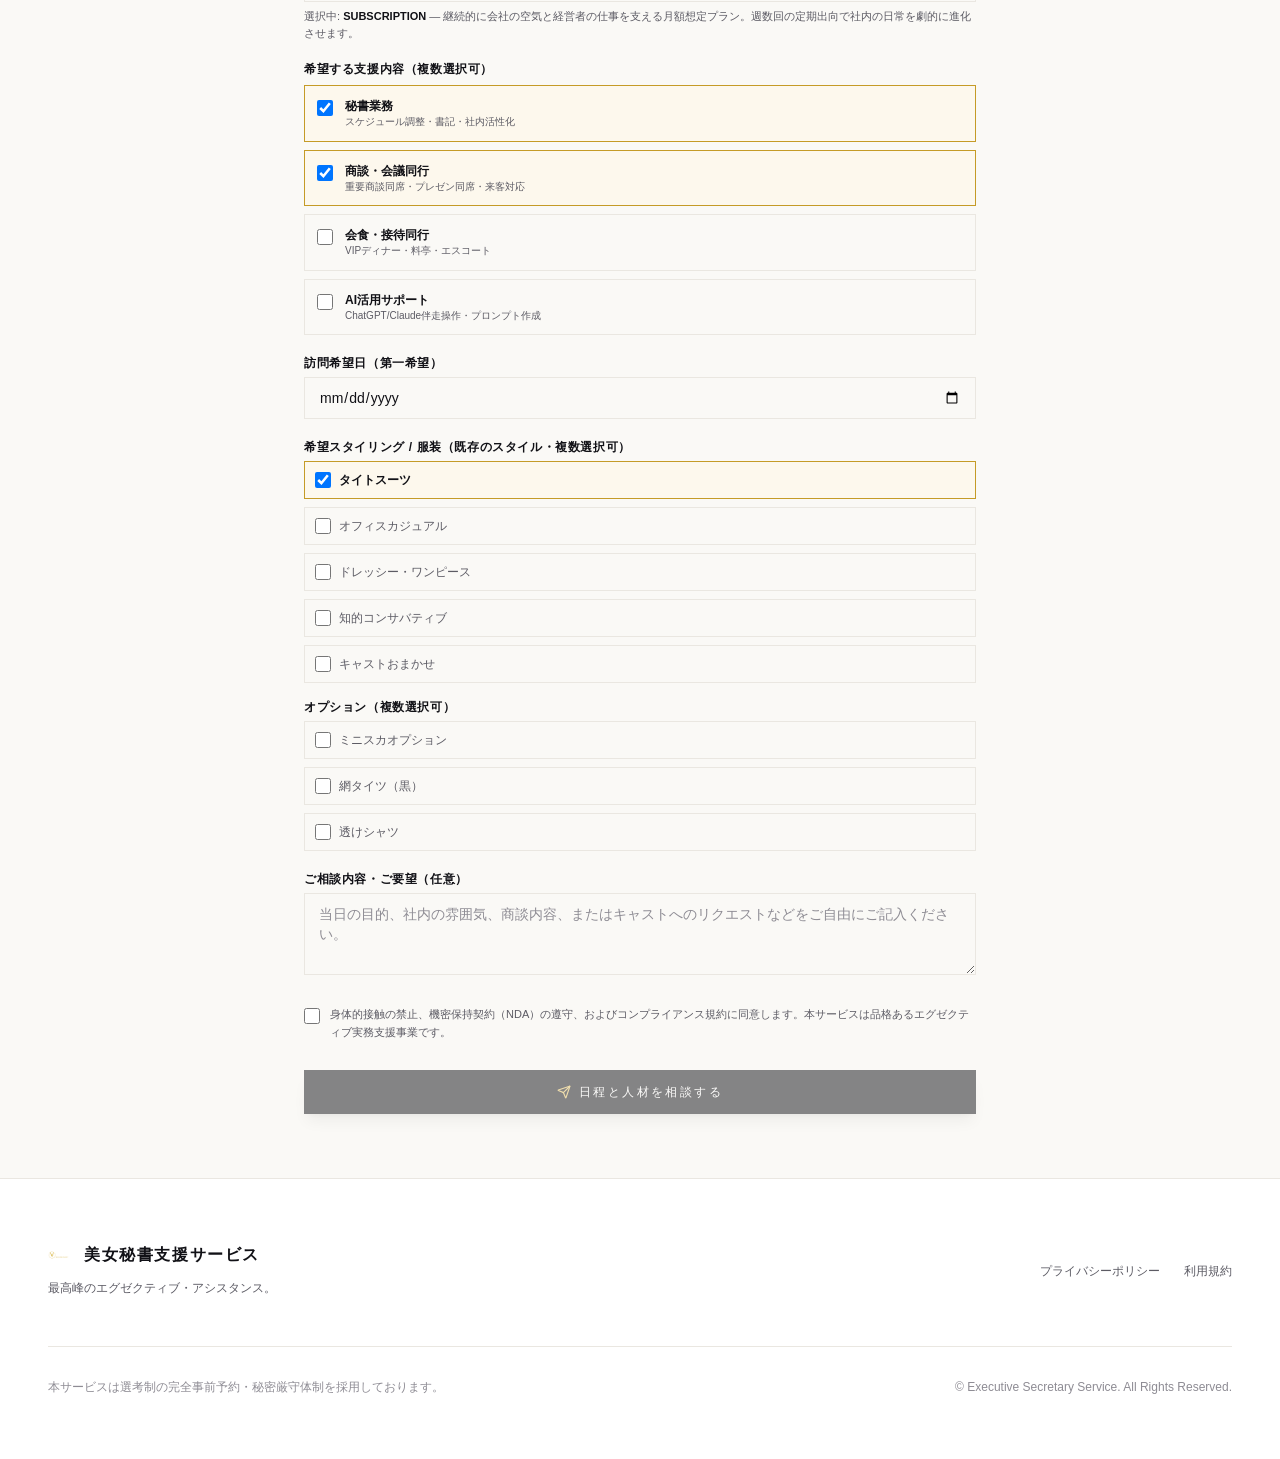
==== commit 61998d8e: "Refine form and mobile pricing" ====
--- a/index.html
+++ b/index.html
@@ -21,8 +21,8 @@
     <meta name="twitter:title" content="美女秘書｜華やかさを、経営に。" />
     <meta name="twitter:description" content="秘書・商談同行・AI活用支援。あなたの会社に、華と新しい活力を。" />
     <meta name="twitter:image" content="https://beauty-secretary.vercel.app/assets/ogp.jpg" />
-    <script type="module" crossorigin src="/assets/index-DjxTtRKa.js"></script>
-    <link rel="stylesheet" crossorigin href="/assets/index-t84E3Zbu.css">
+    <script type="module" crossorigin src="/assets/index-B0Cg6t7g.js"></script>
+    <link rel="stylesheet" crossorigin href="/assets/index-Cjn2y4Mm.css">
   </head>
   <body class="bg-[#FAF9F6] text-[#111116] antialiased selection:bg-[#C59B27]/20 selection:text-[#111116]">
     <div id="root"></div>
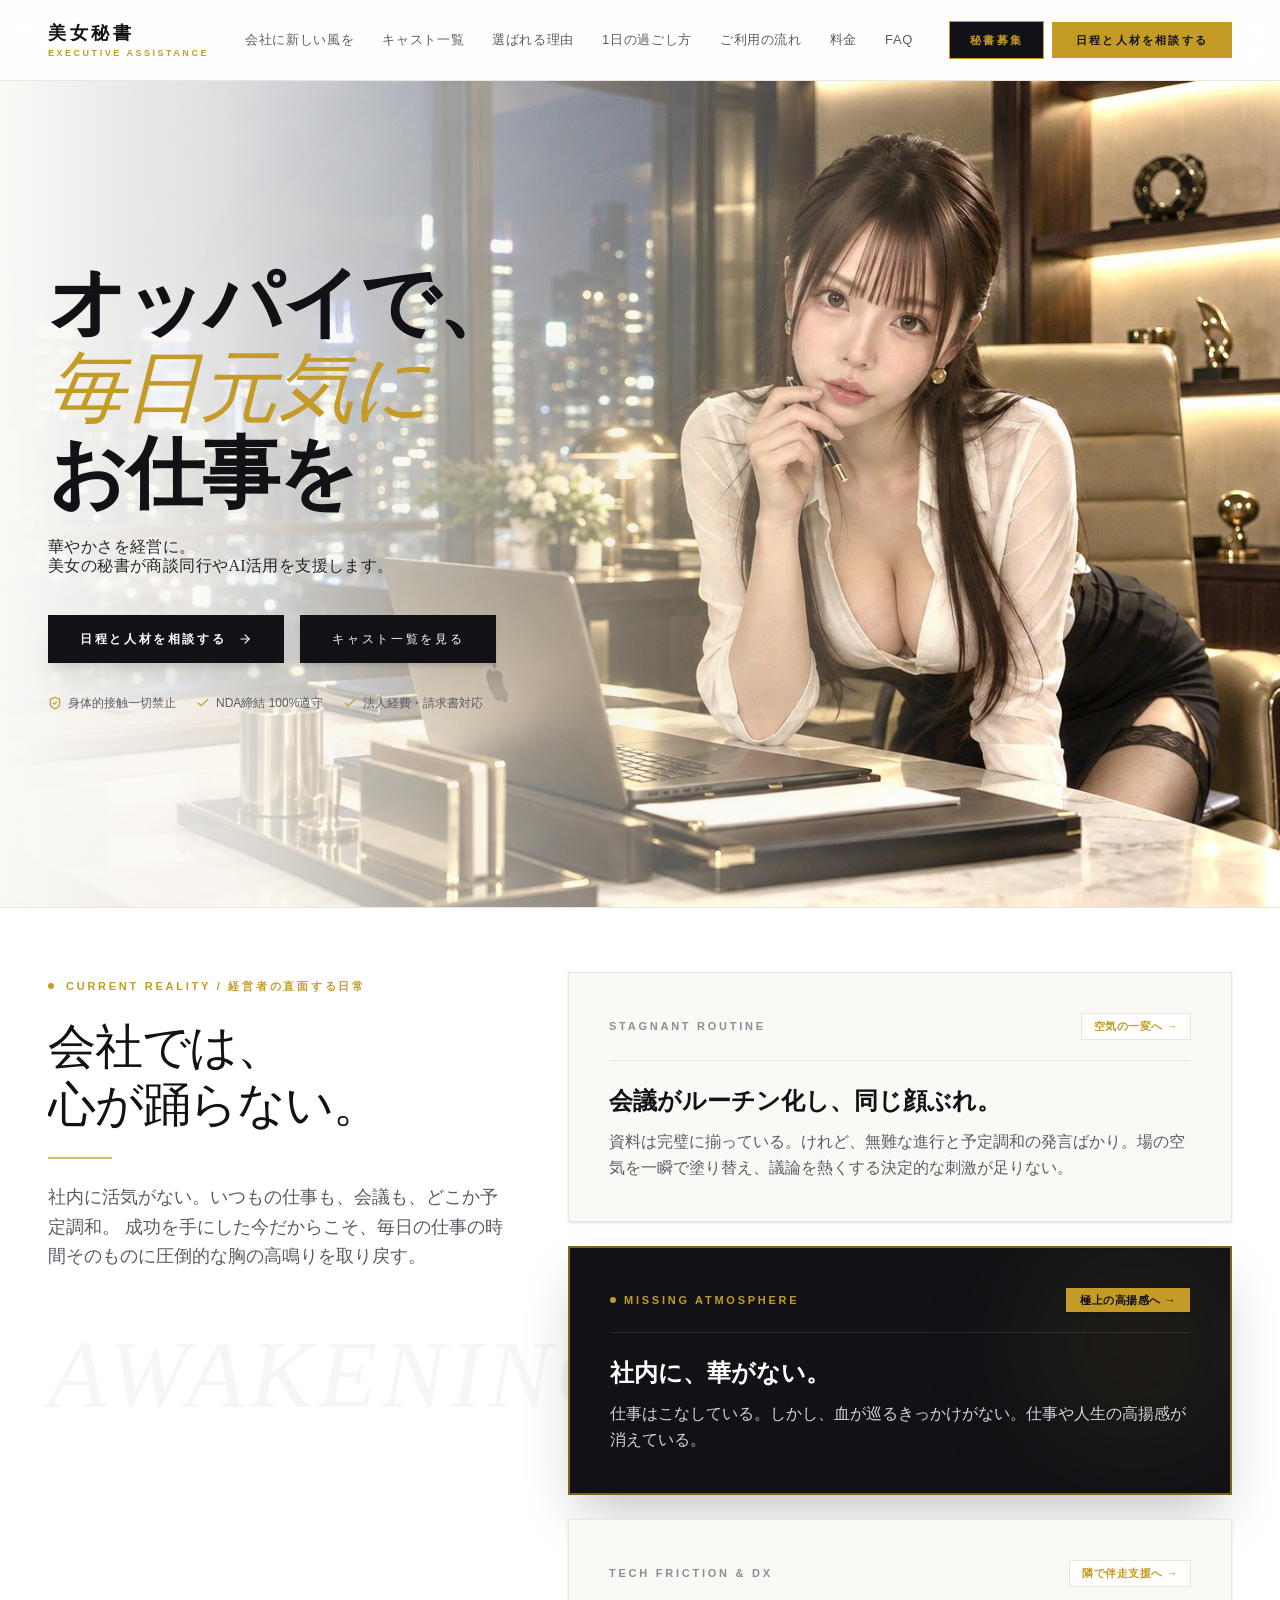
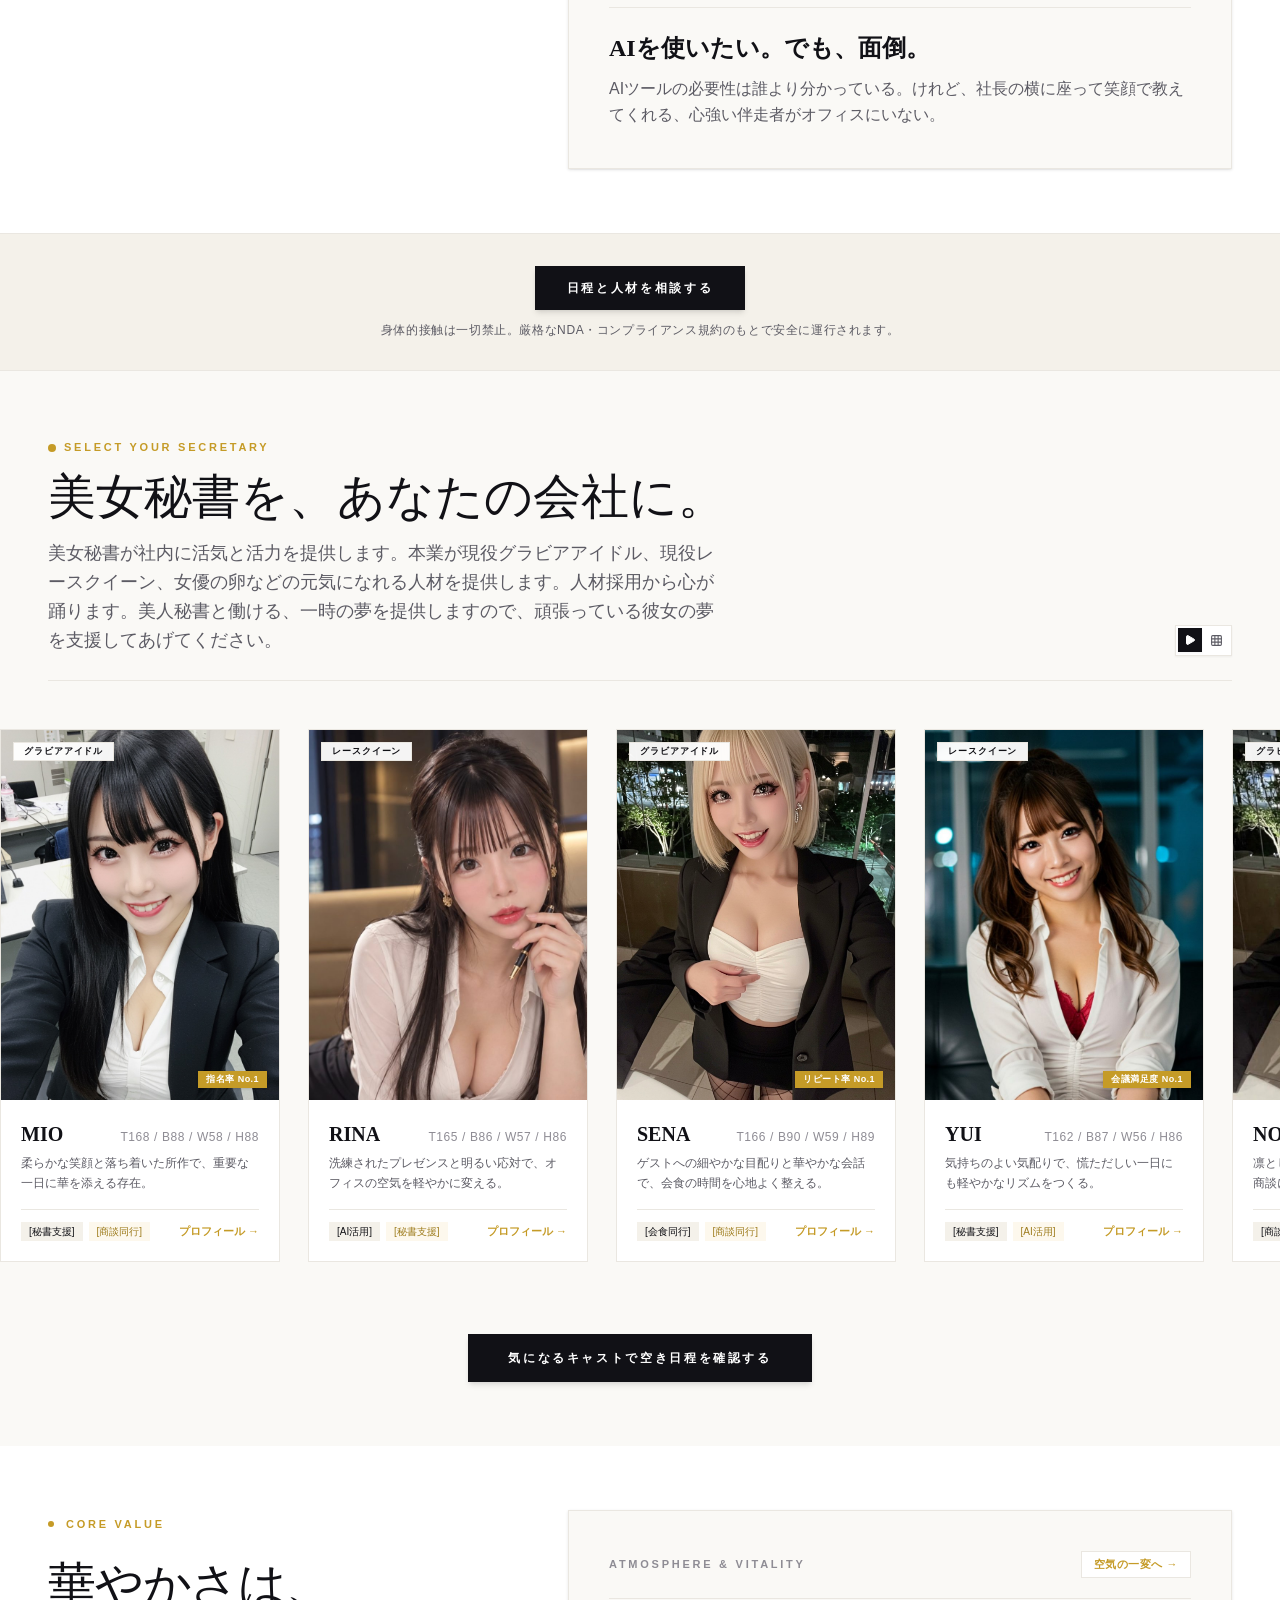
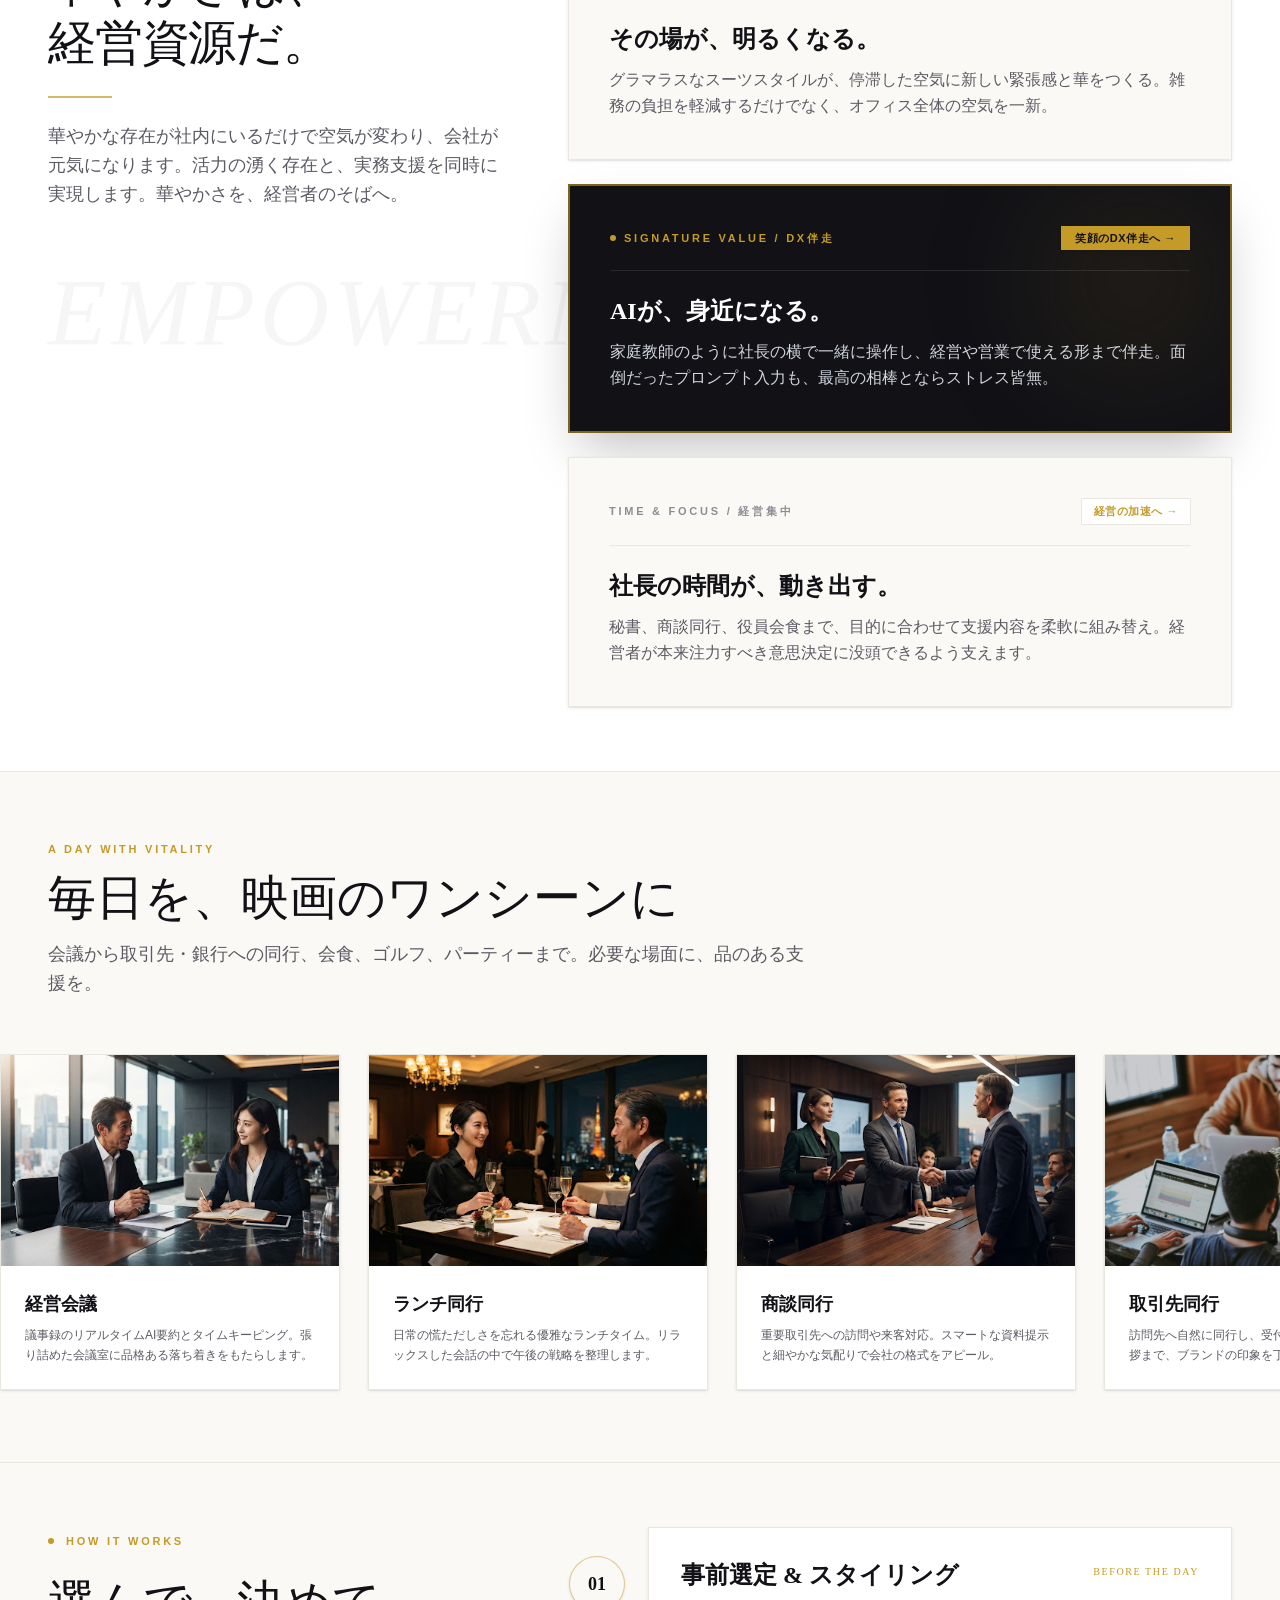
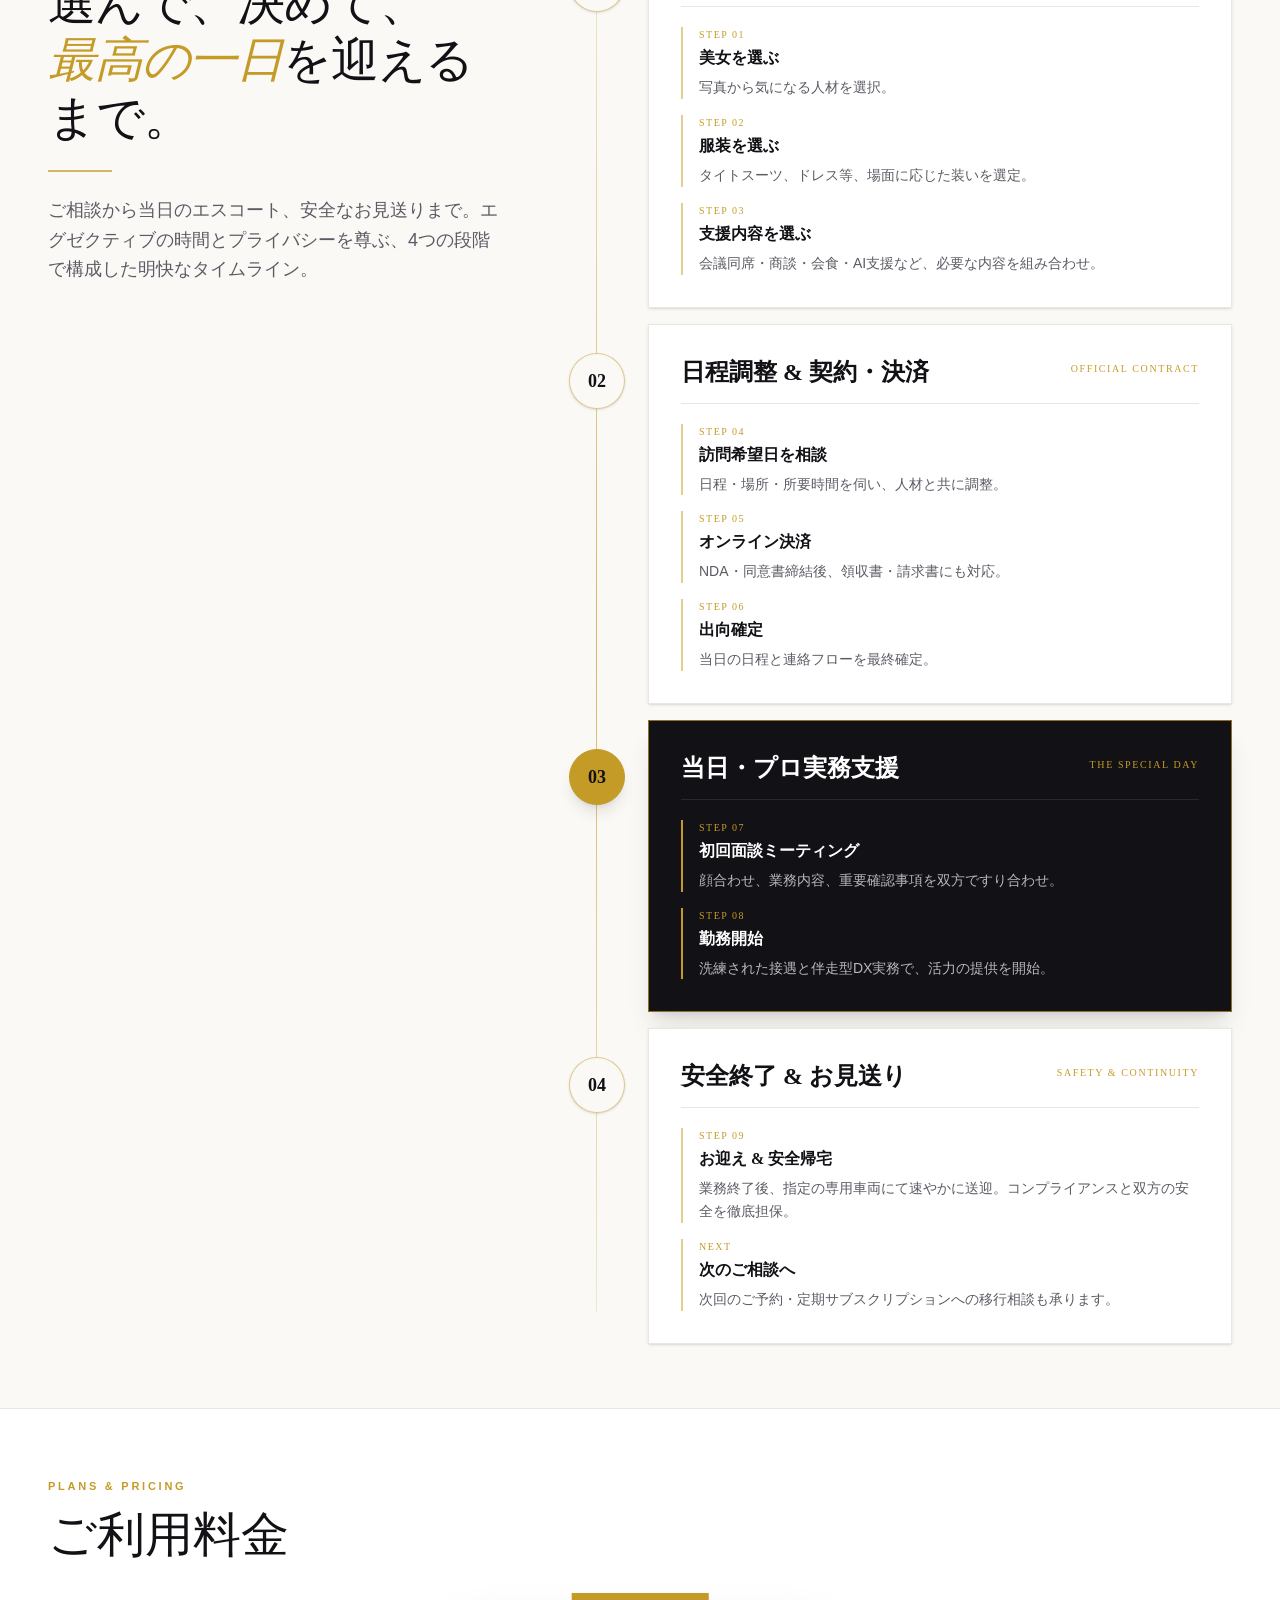
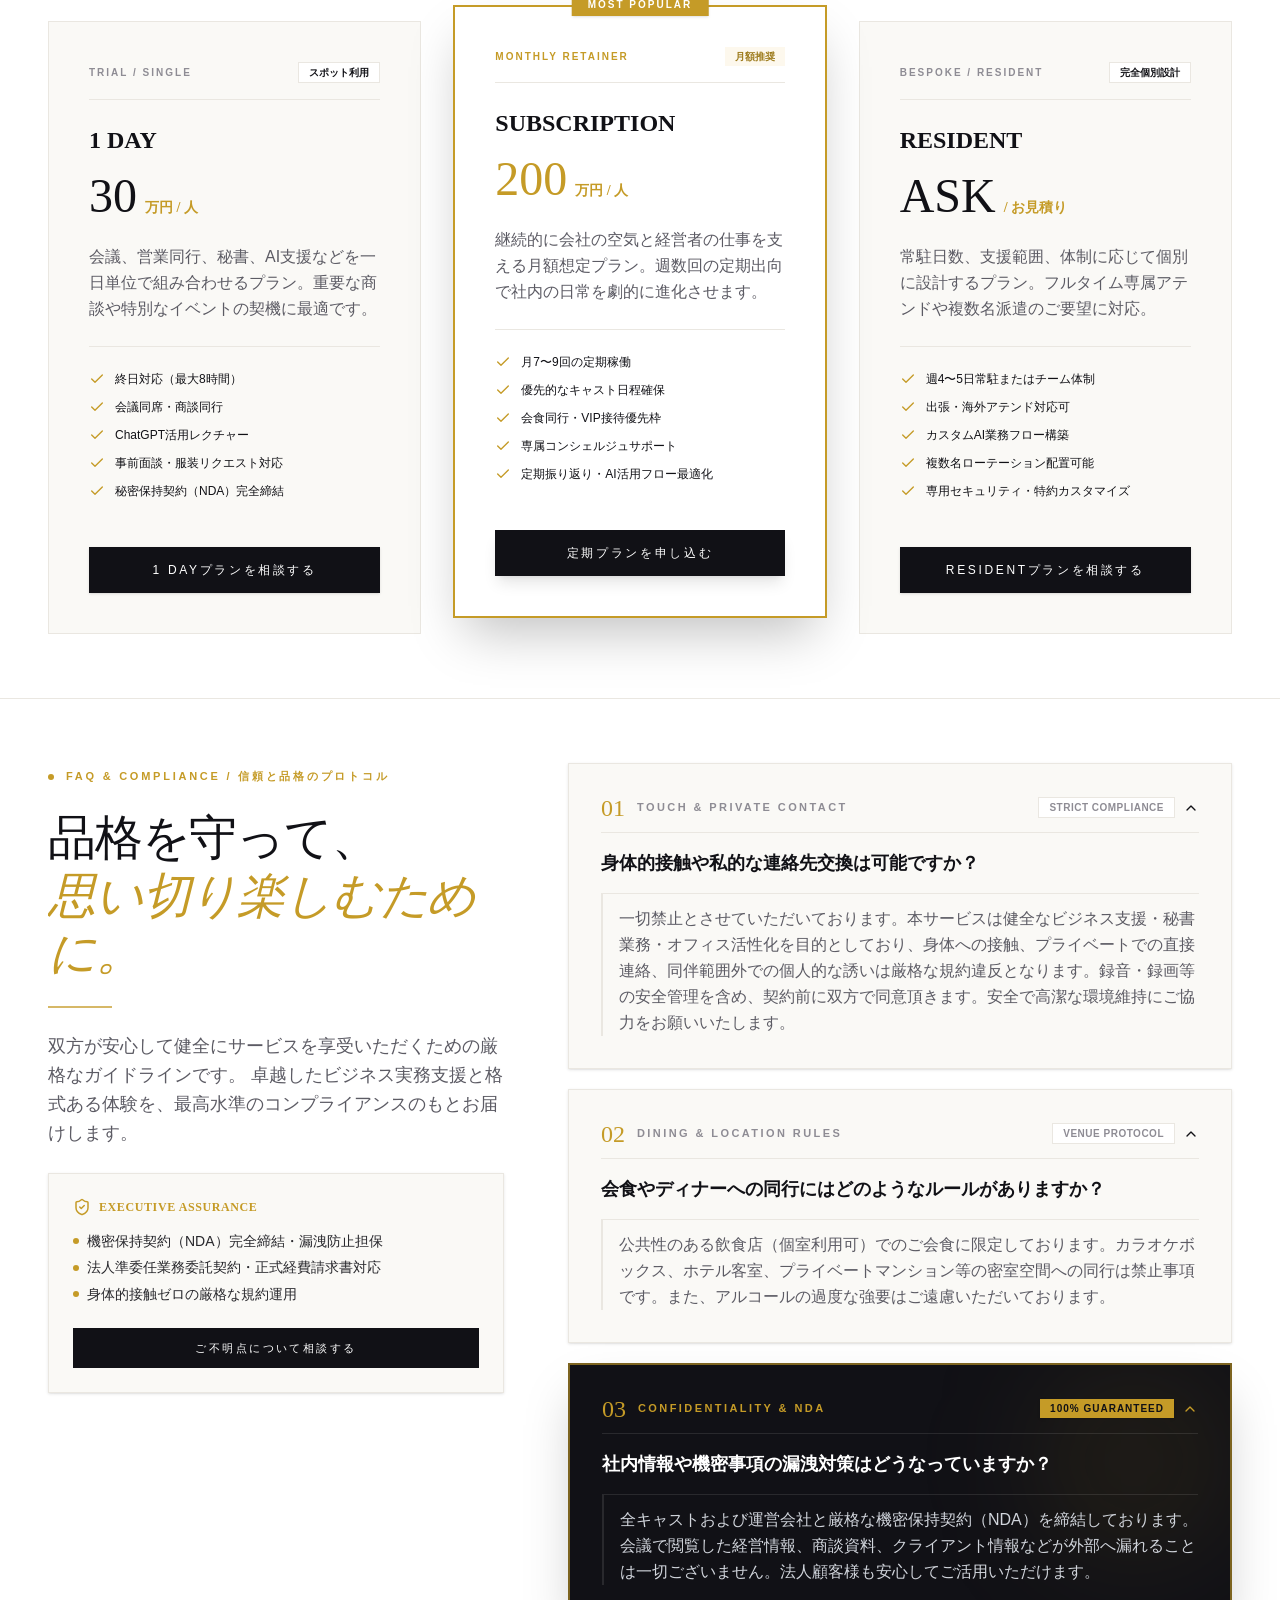
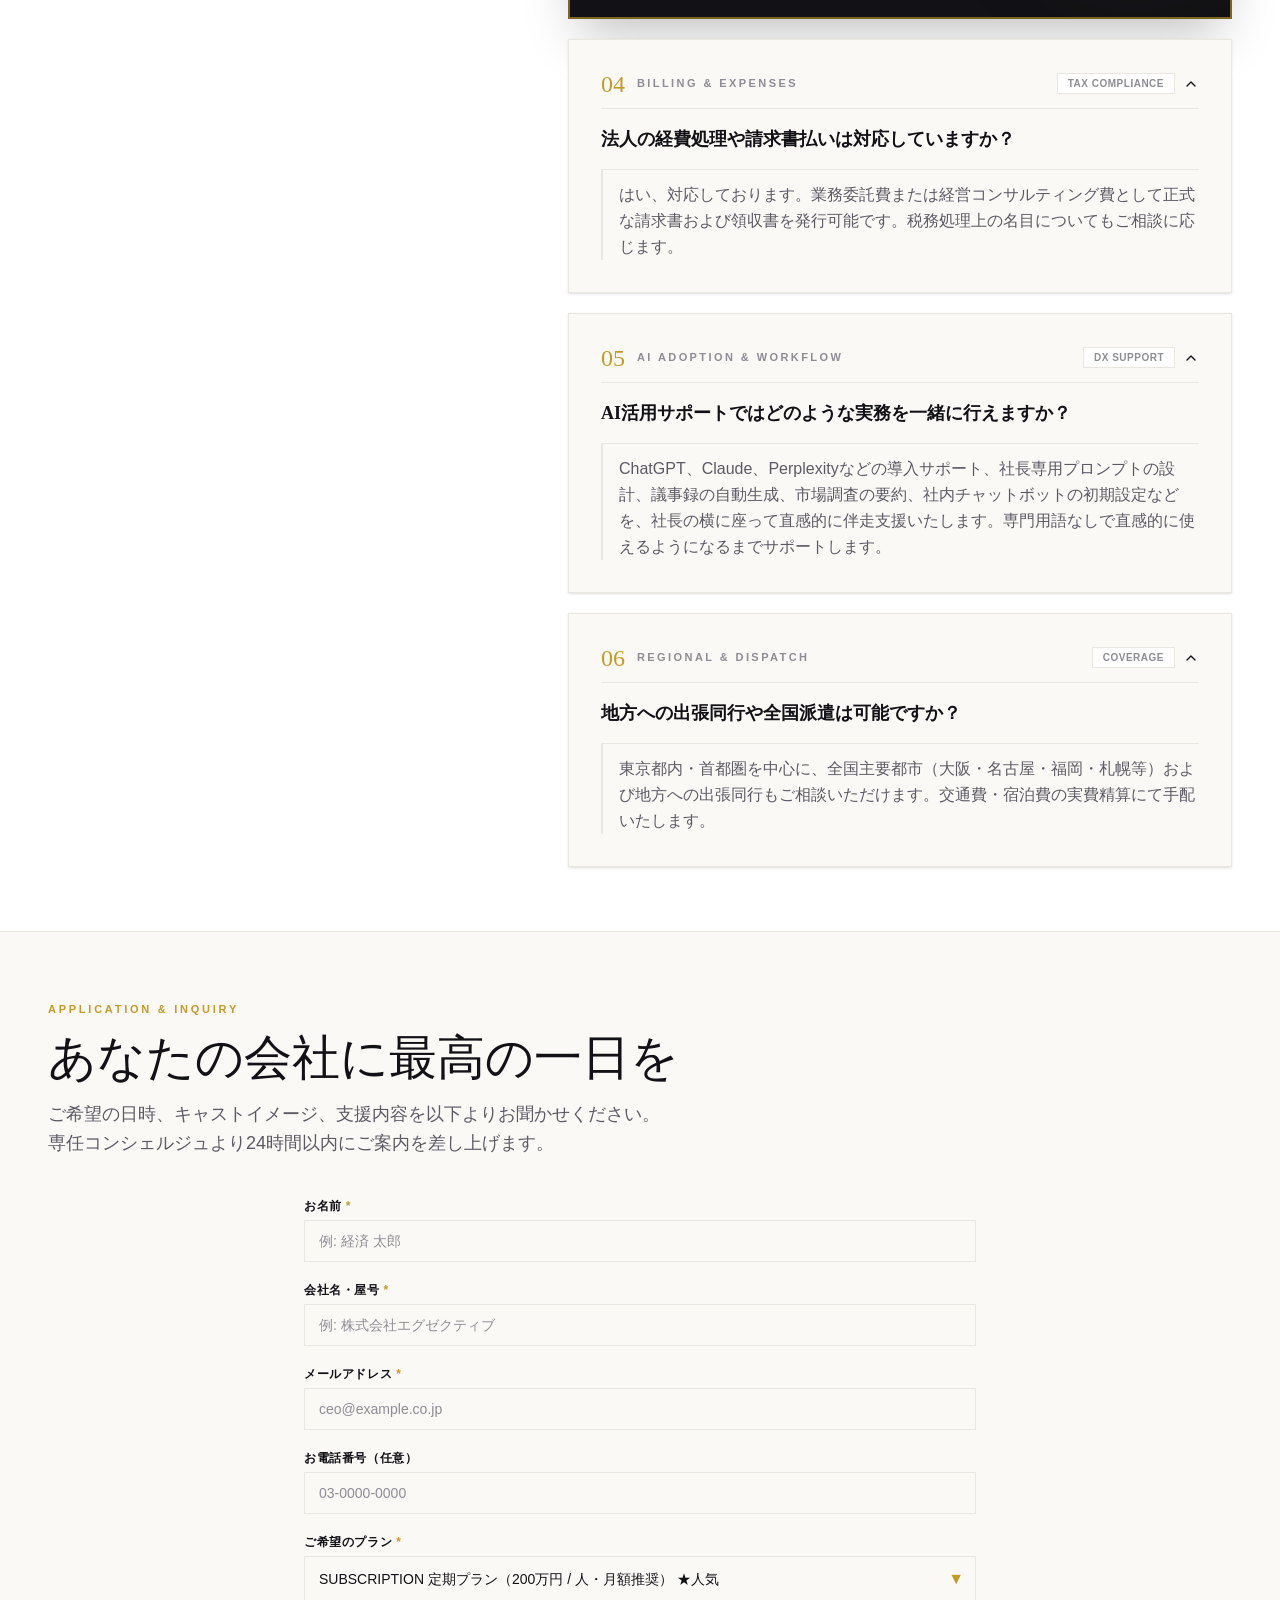
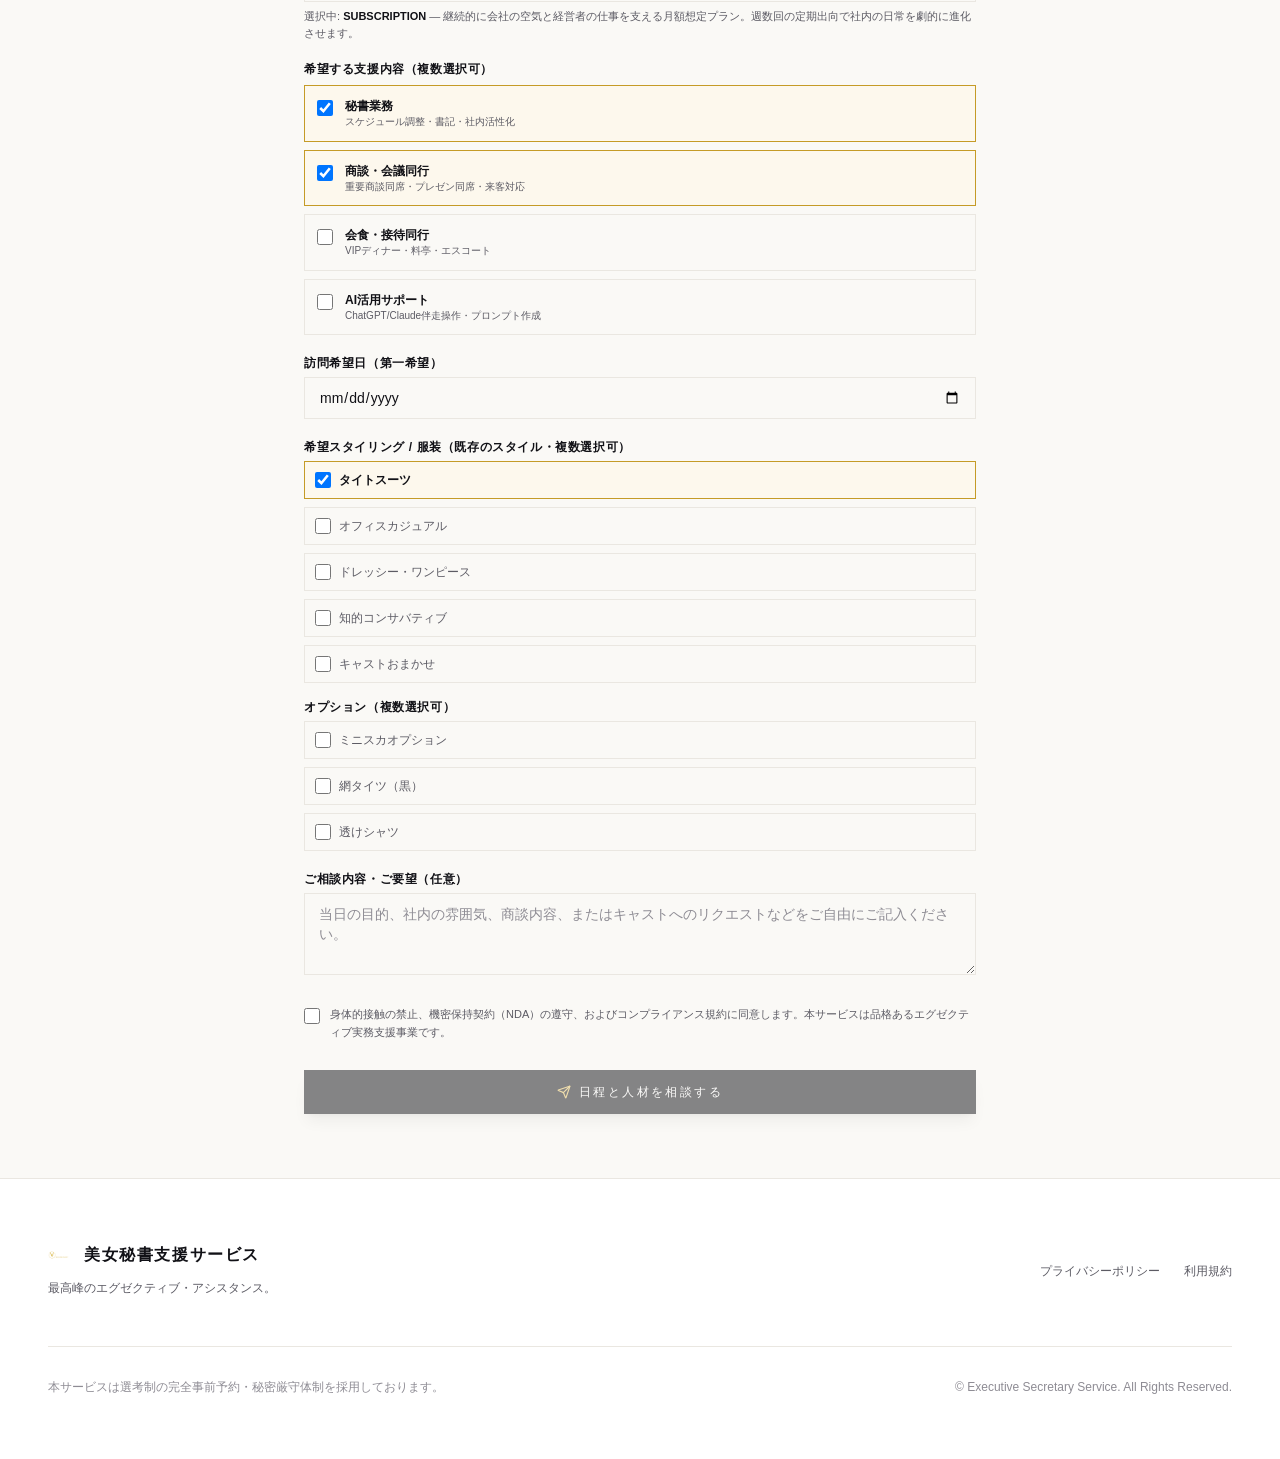
==== commit dec83535: "Refine carousel behavior and spacing" ====
--- a/index.html
+++ b/index.html
@@ -21,8 +21,8 @@
     <meta name="twitter:title" content="美女秘書｜華やかさを、経営に。" />
     <meta name="twitter:description" content="秘書・商談同行・AI活用支援。あなたの会社に、華と新しい活力を。" />
     <meta name="twitter:image" content="https://beauty-secretary.vercel.app/assets/ogp.jpg" />
-    <script type="module" crossorigin src="/assets/index-B0Cg6t7g.js"></script>
-    <link rel="stylesheet" crossorigin href="/assets/index-Cjn2y4Mm.css">
+    <script type="module" crossorigin src="/assets/index-irW-ue1a.js"></script>
+    <link rel="stylesheet" crossorigin href="/assets/index-67RlCDpd.css">
   </head>
   <body class="bg-[#FAF9F6] text-[#111116] antialiased selection:bg-[#C59B27]/20 selection:text-[#111116]">
     <div id="root"></div>
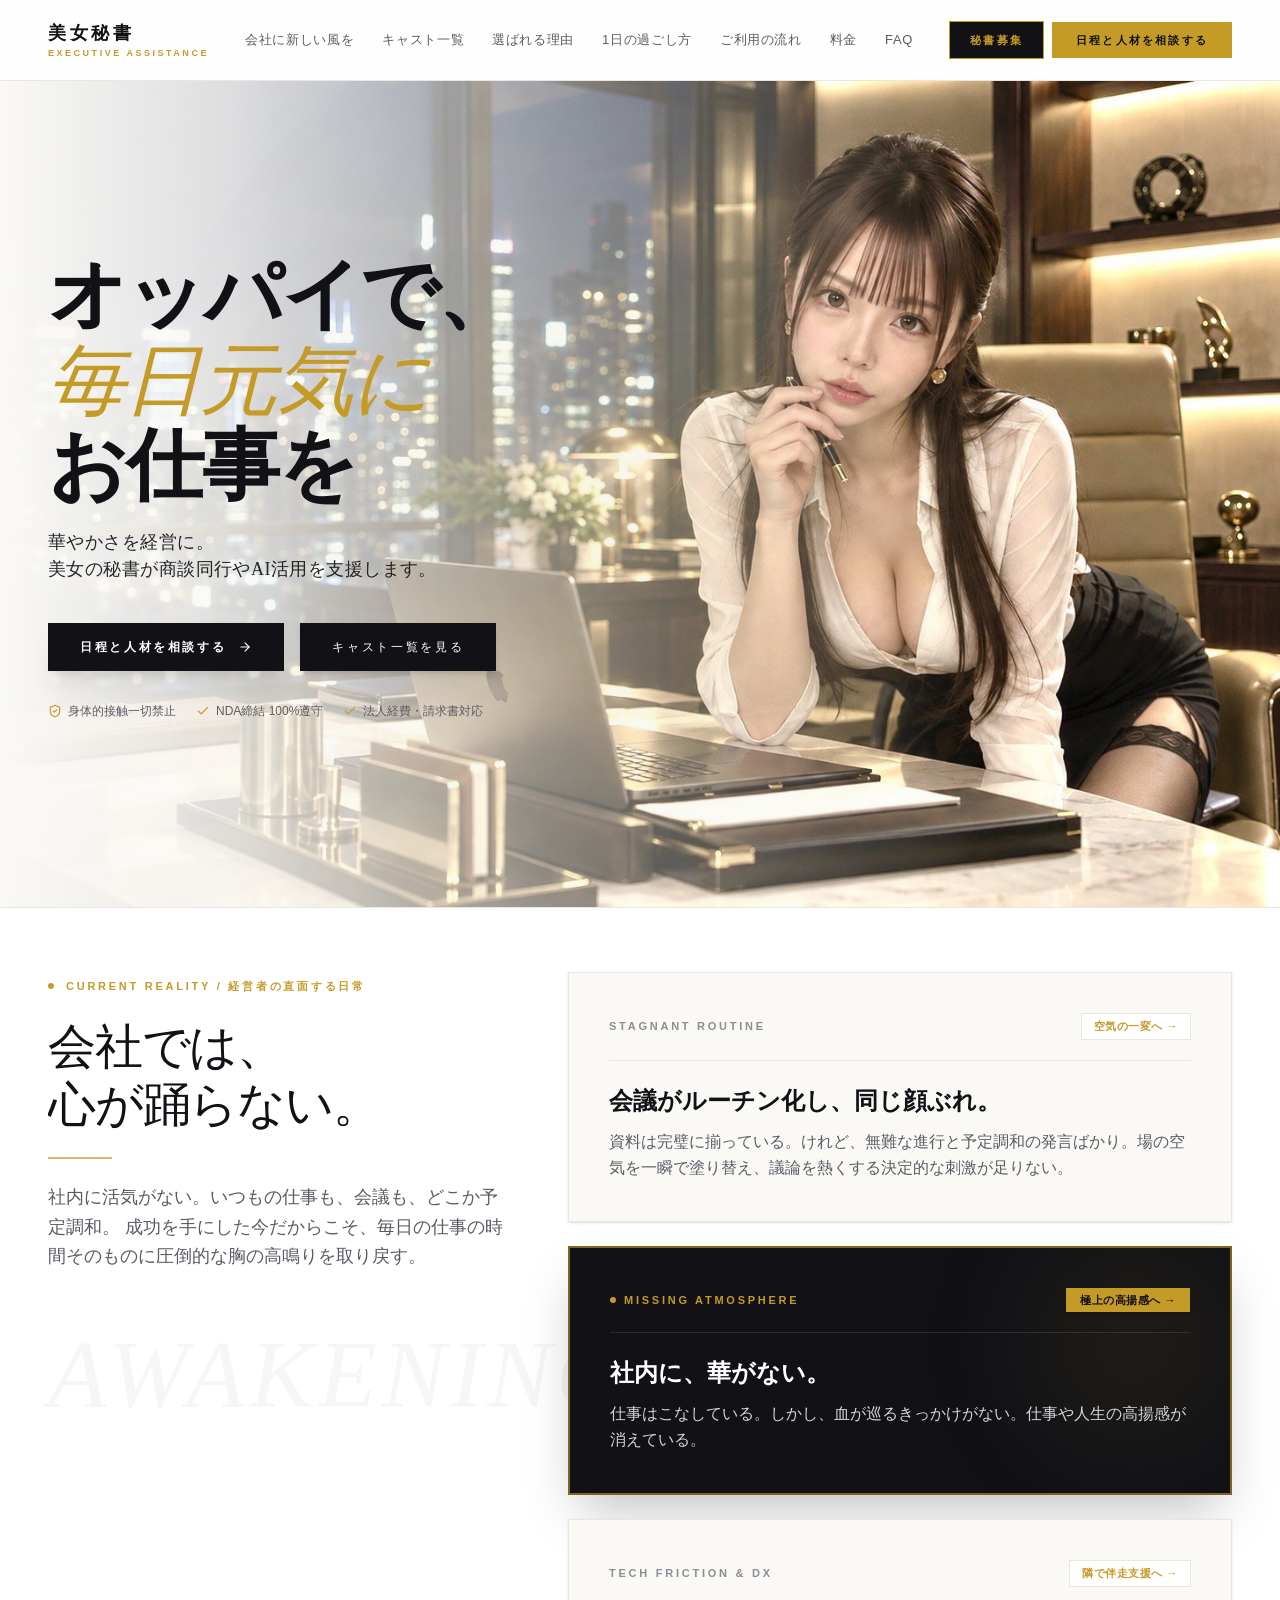
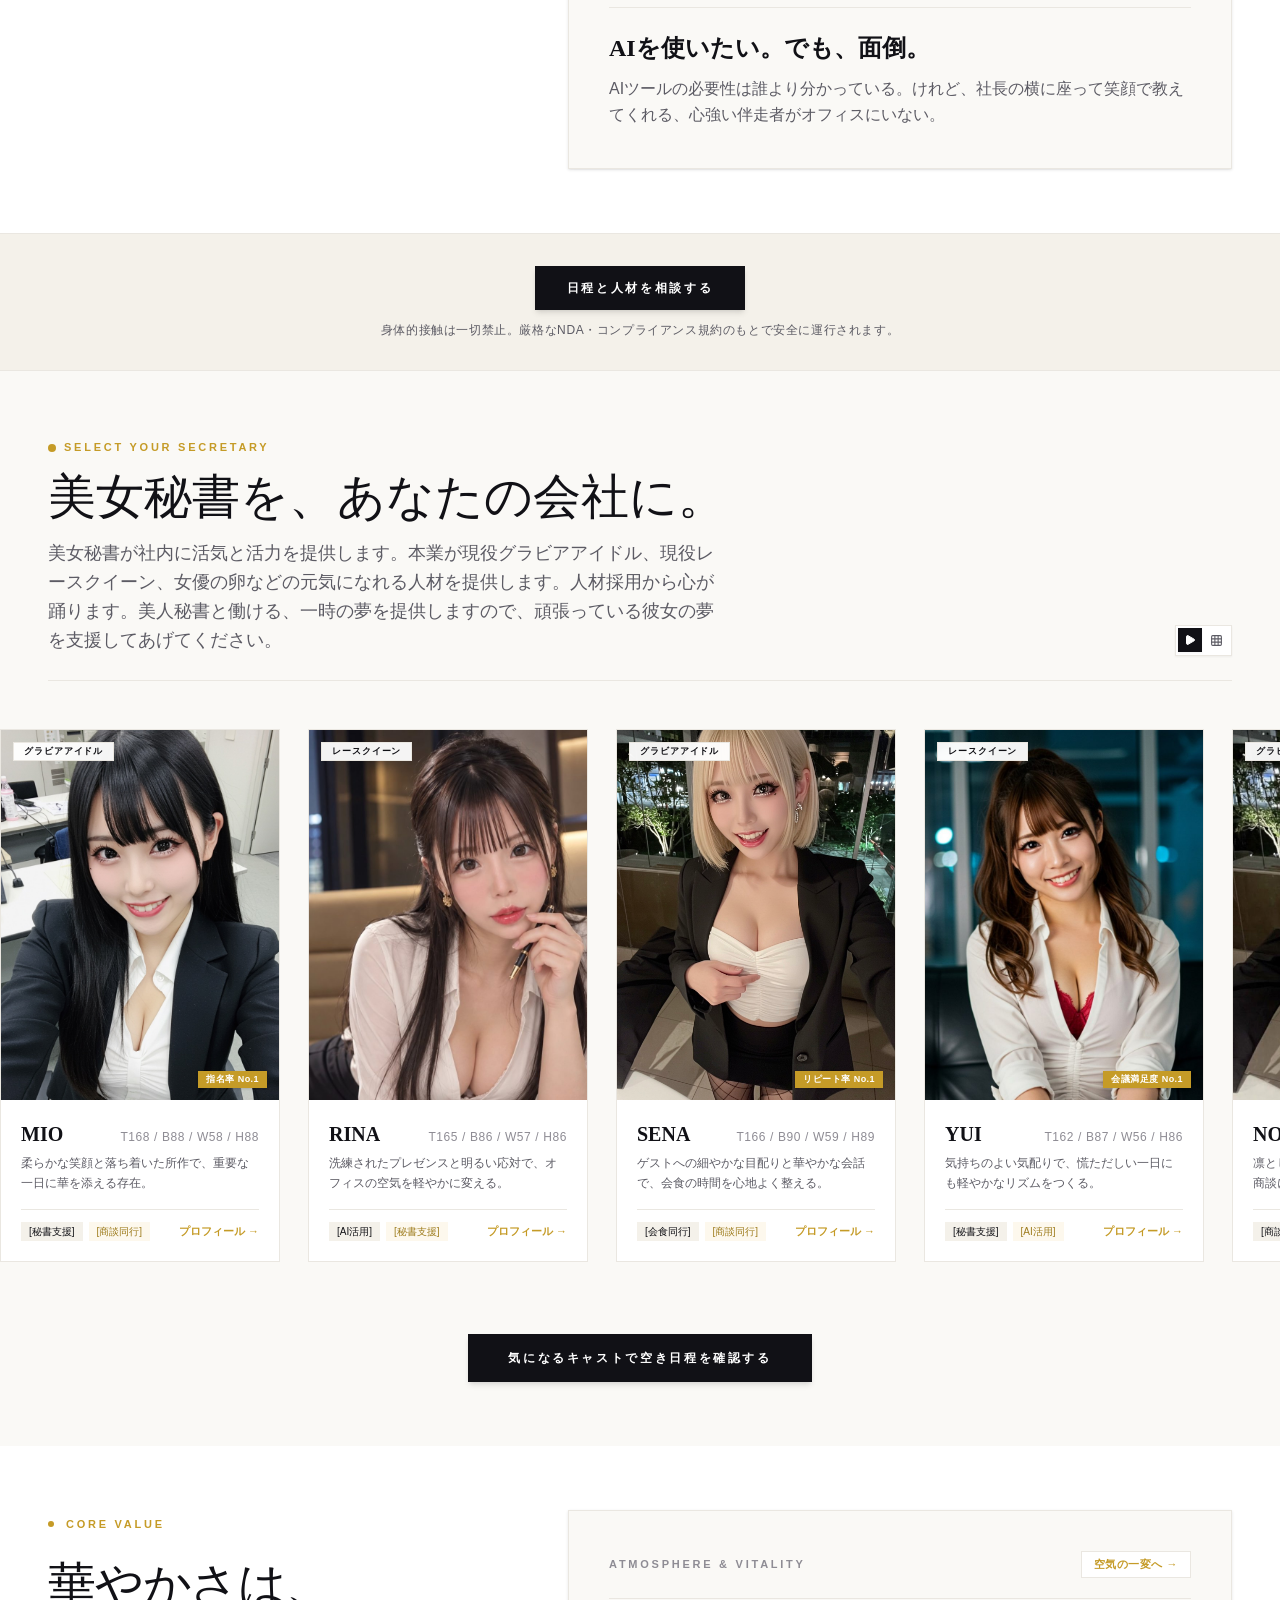
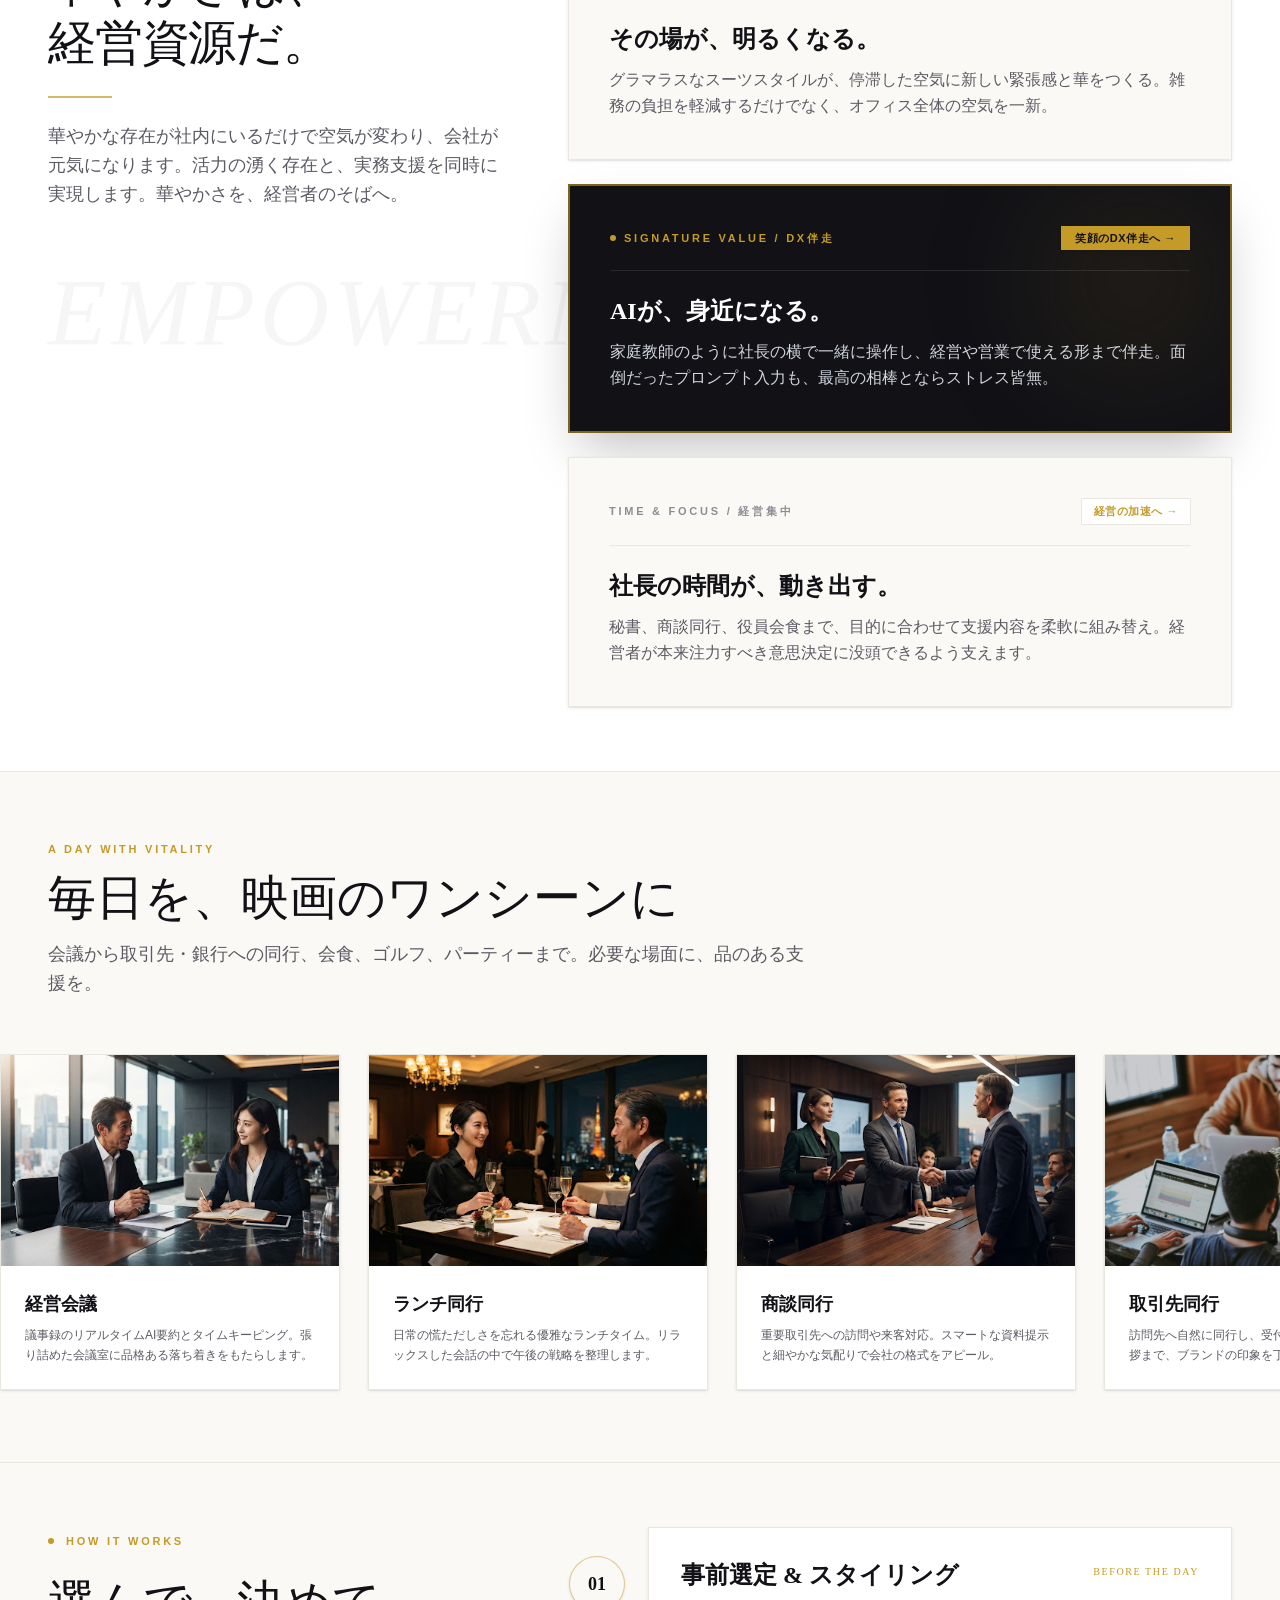
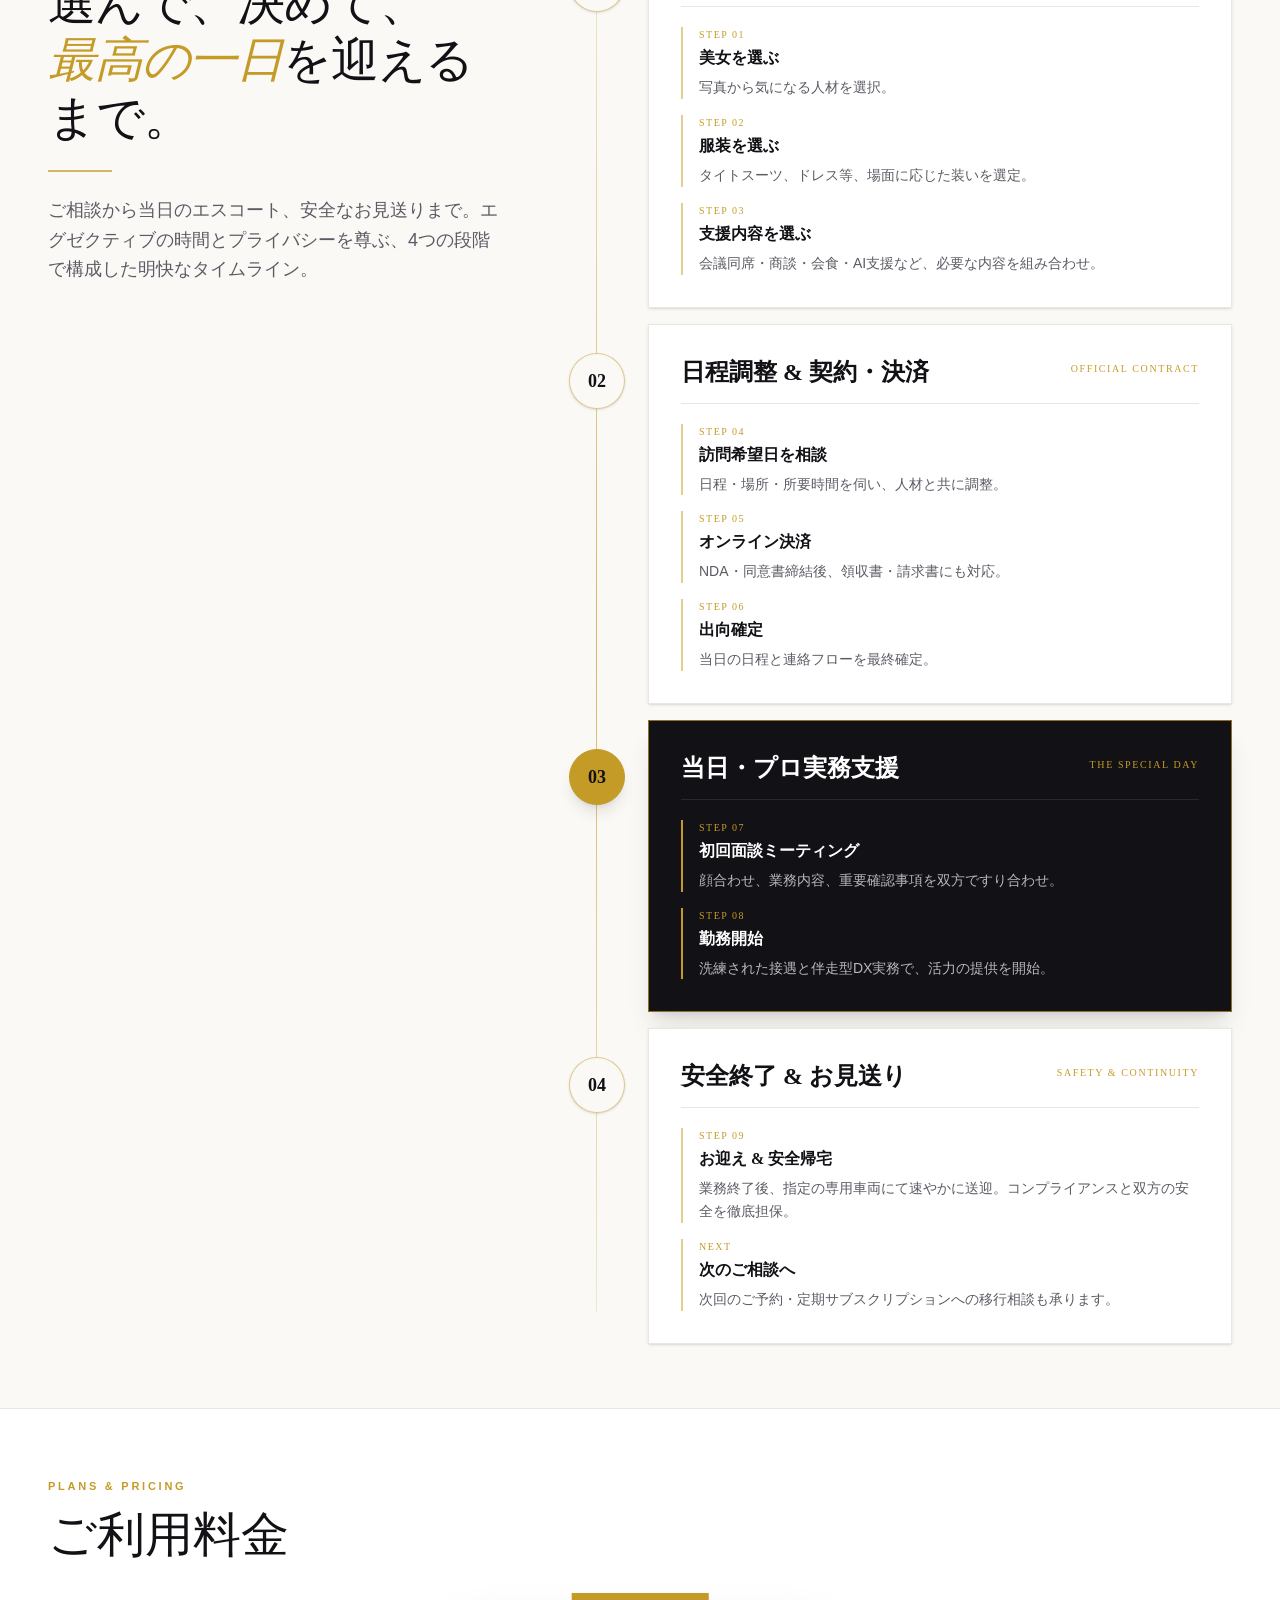
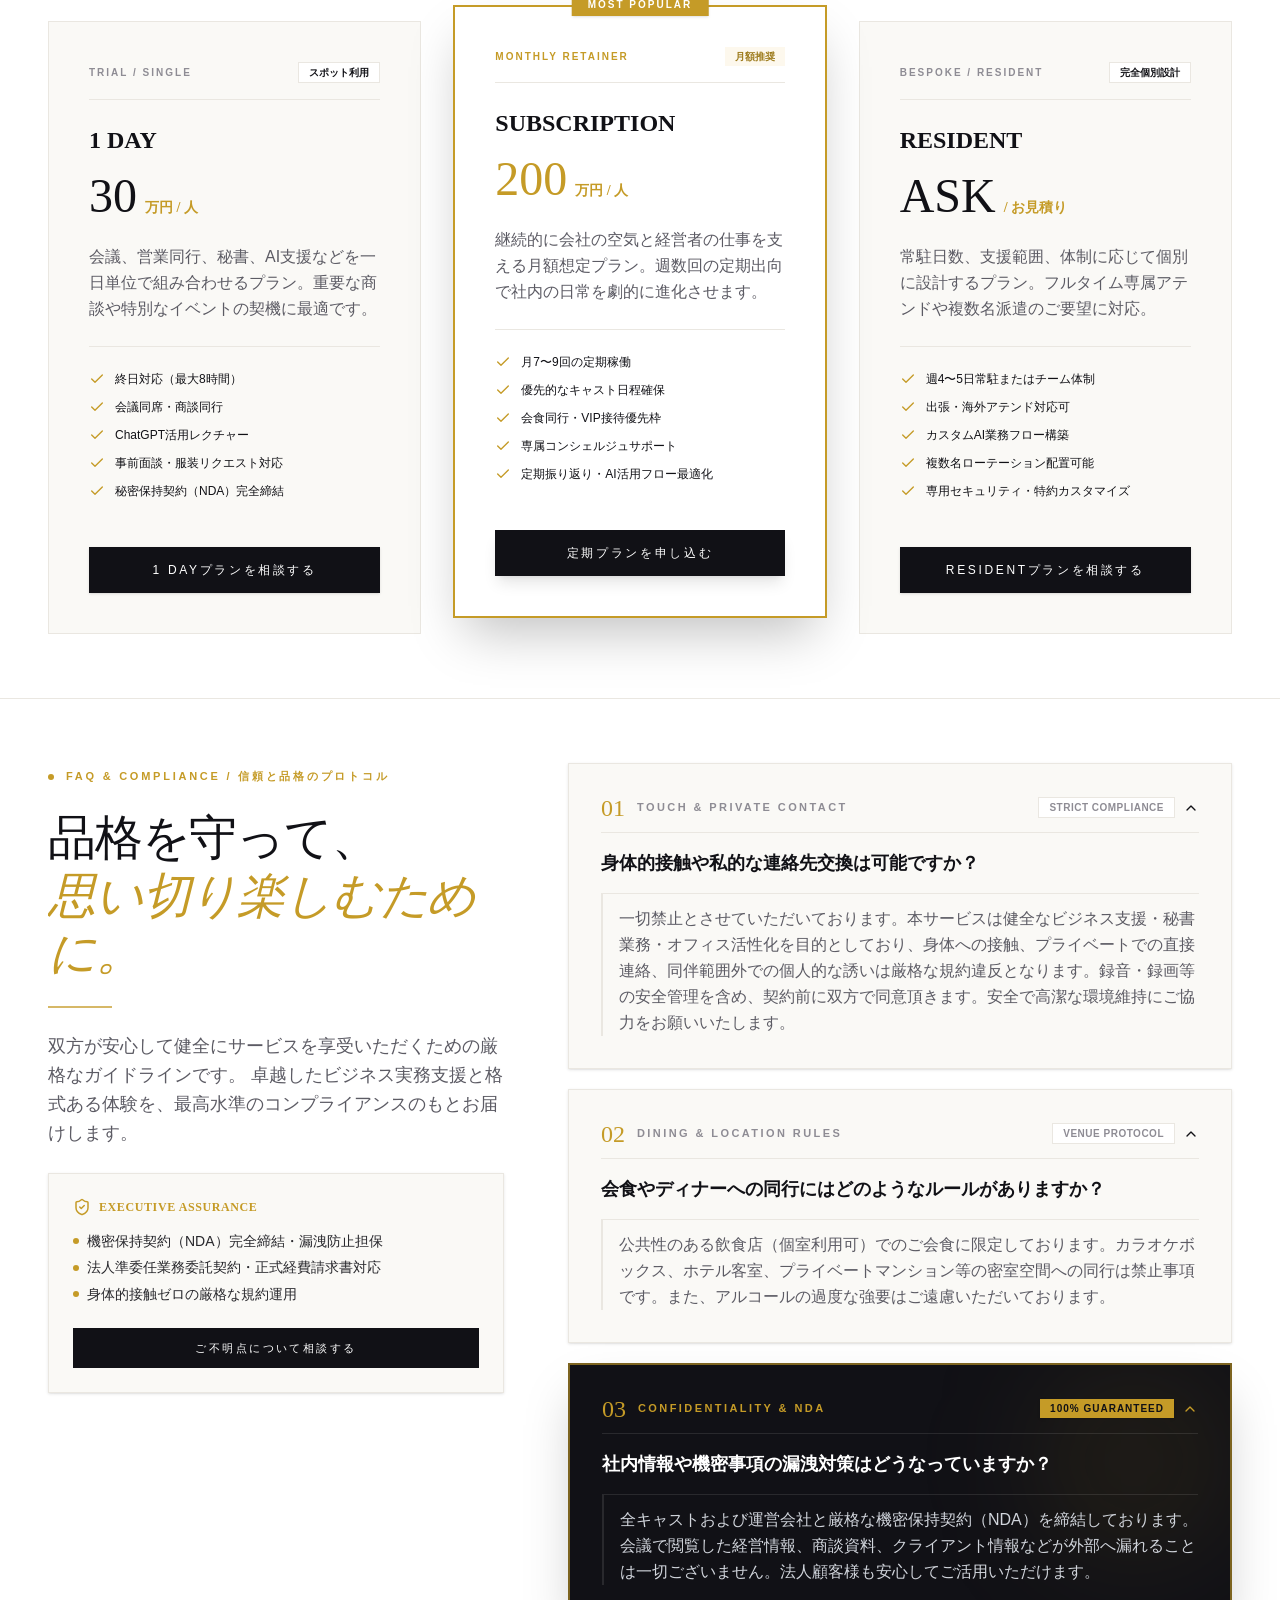
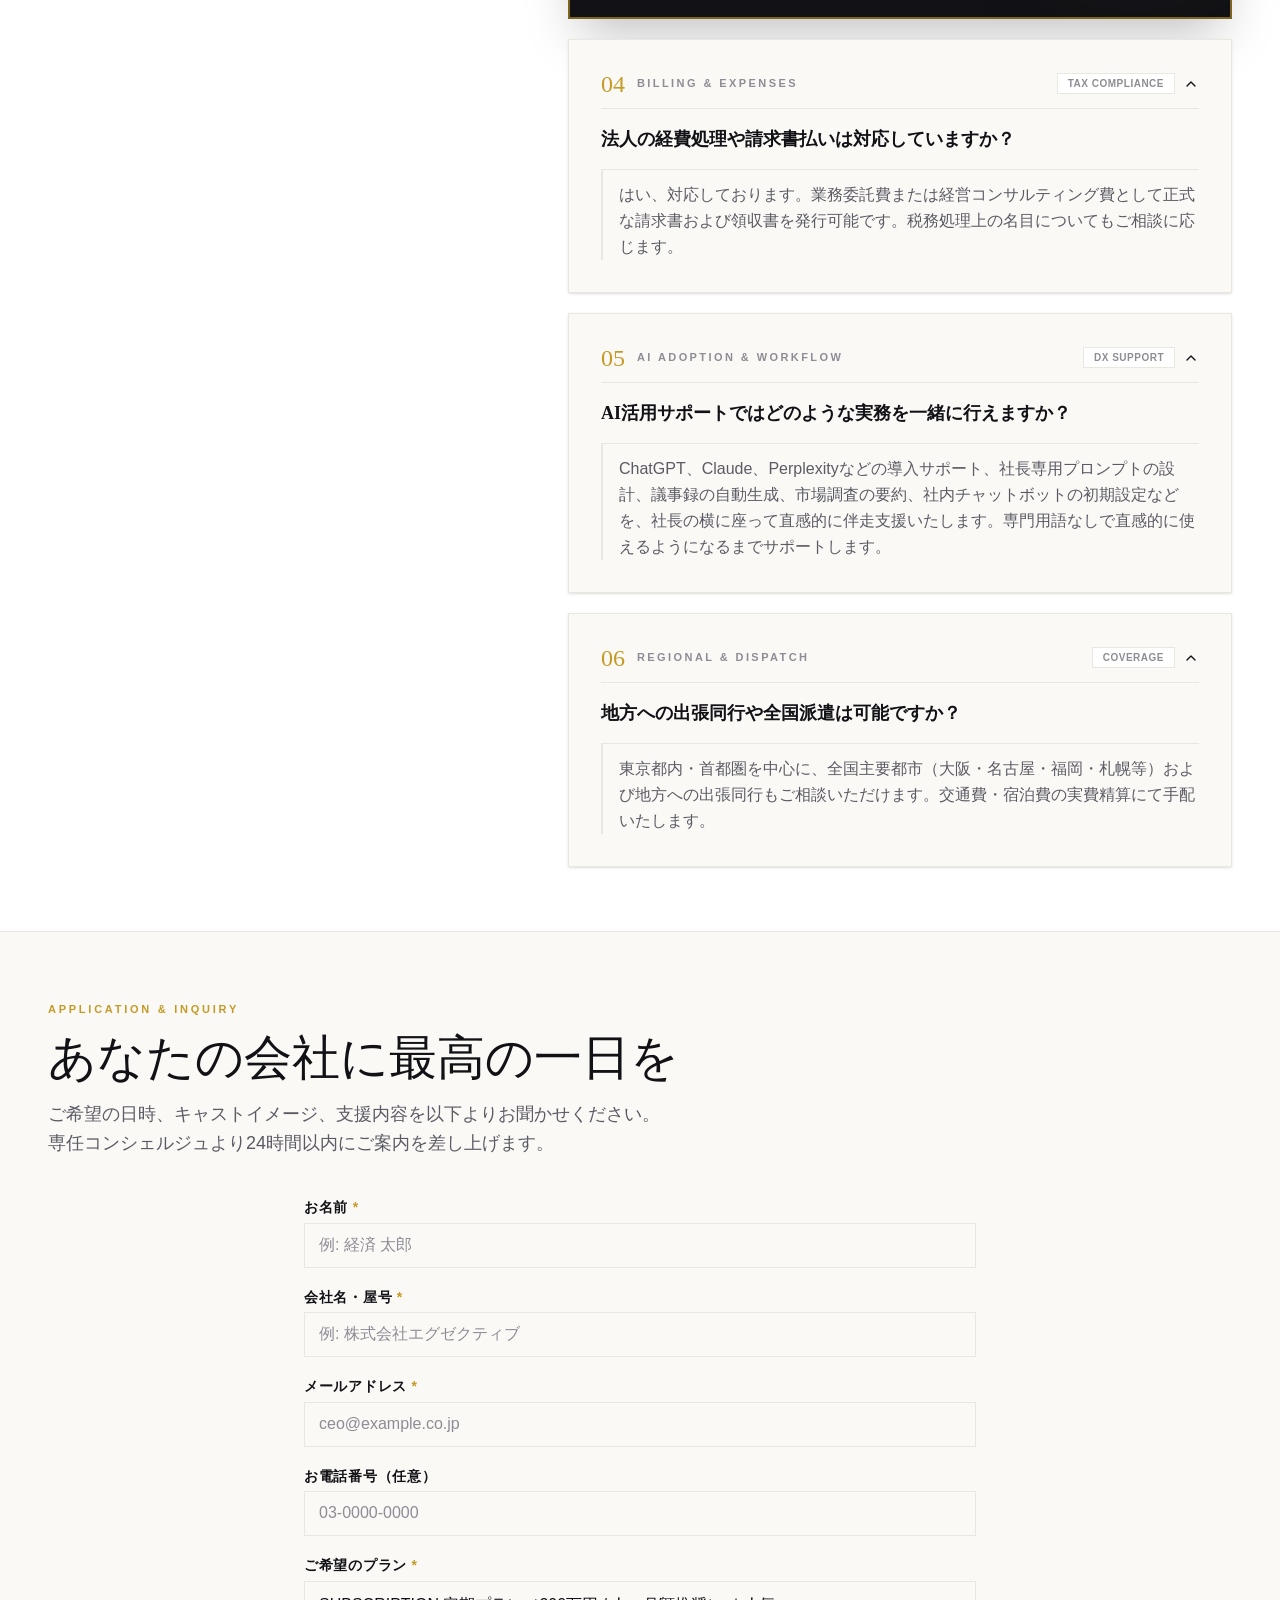
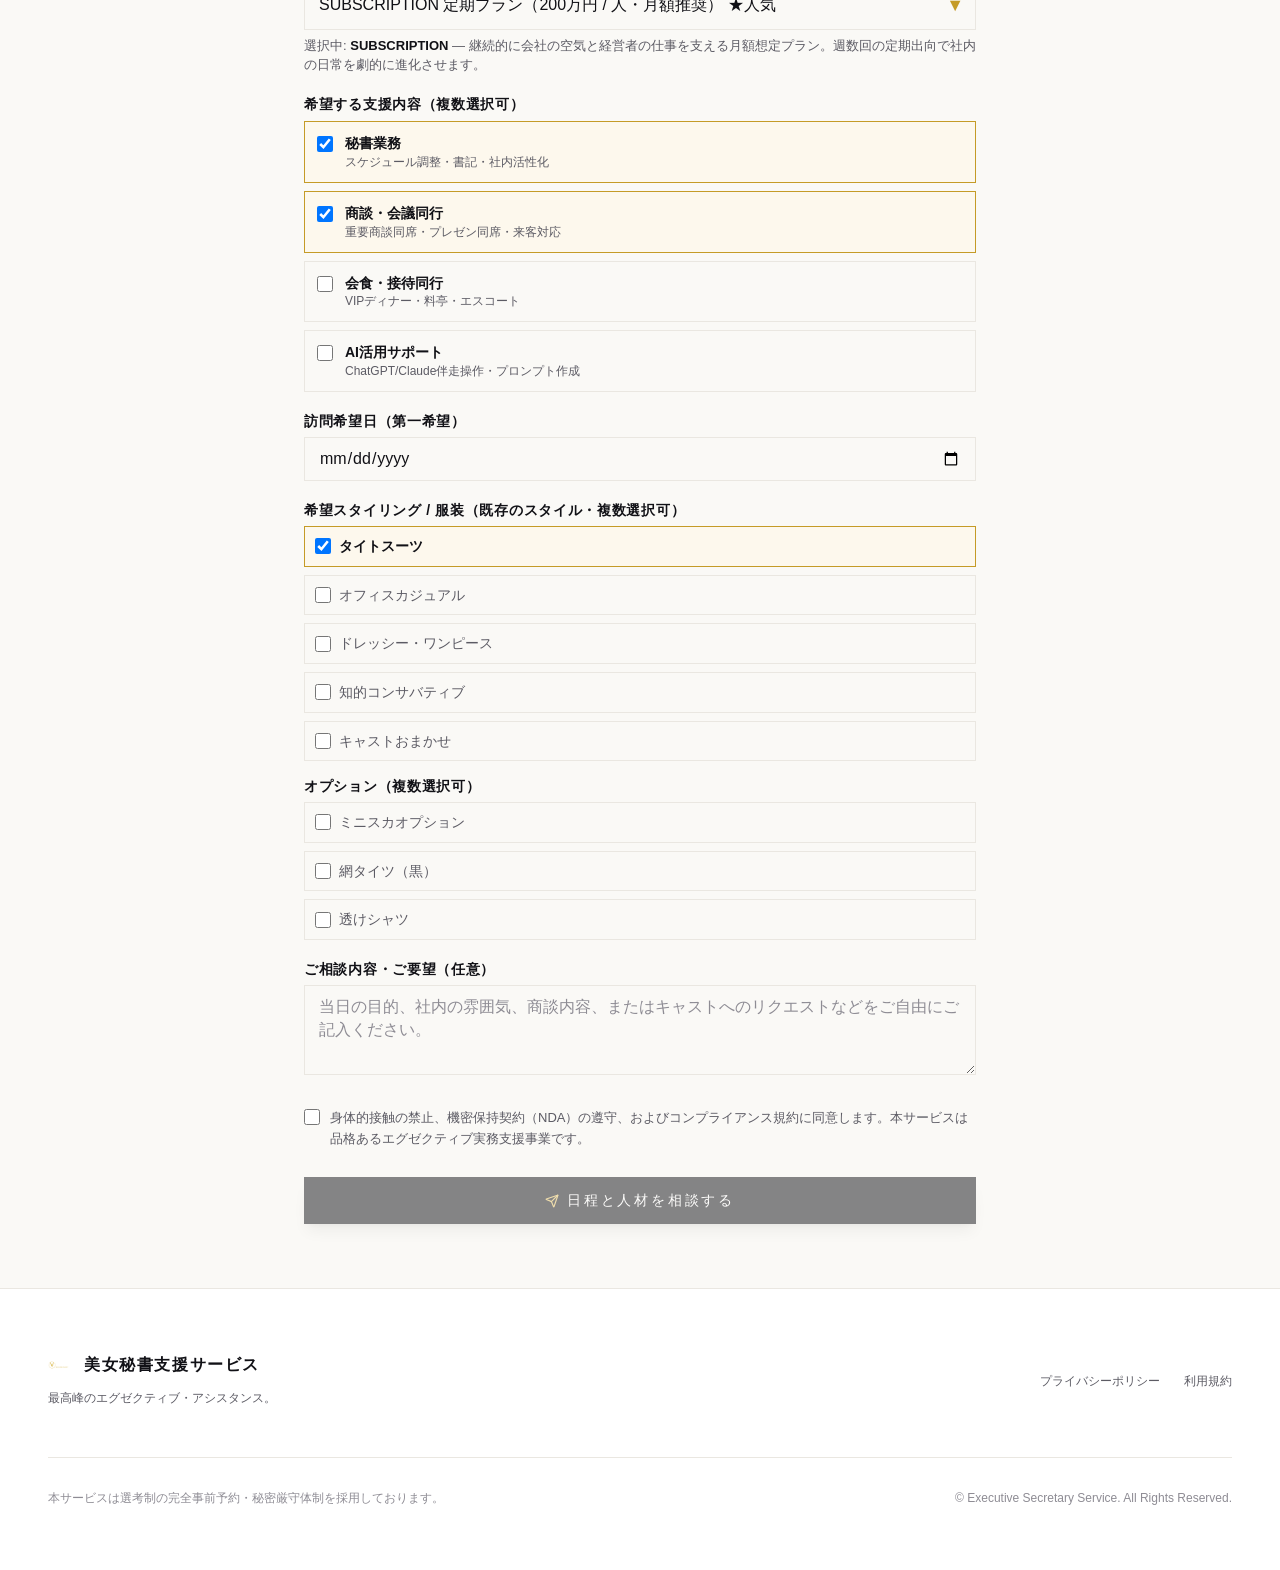
==== commit 335bfd50: "Improve hero and form typography" ====
--- a/index.html
+++ b/index.html
@@ -21,8 +21,8 @@
     <meta name="twitter:title" content="美女秘書｜華やかさを、経営に。" />
     <meta name="twitter:description" content="秘書・商談同行・AI活用支援。あなたの会社に、華と新しい活力を。" />
     <meta name="twitter:image" content="https://beauty-secretary.vercel.app/assets/ogp.jpg" />
-    <script type="module" crossorigin src="/assets/index-irW-ue1a.js"></script>
-    <link rel="stylesheet" crossorigin href="/assets/index-67RlCDpd.css">
+    <script type="module" crossorigin src="/assets/index-B6IbkCwL.js"></script>
+    <link rel="stylesheet" crossorigin href="/assets/index-Caz6H6GI.css">
   </head>
   <body class="bg-[#FAF9F6] text-[#111116] antialiased selection:bg-[#C59B27]/20 selection:text-[#111116]">
     <div id="root"></div>
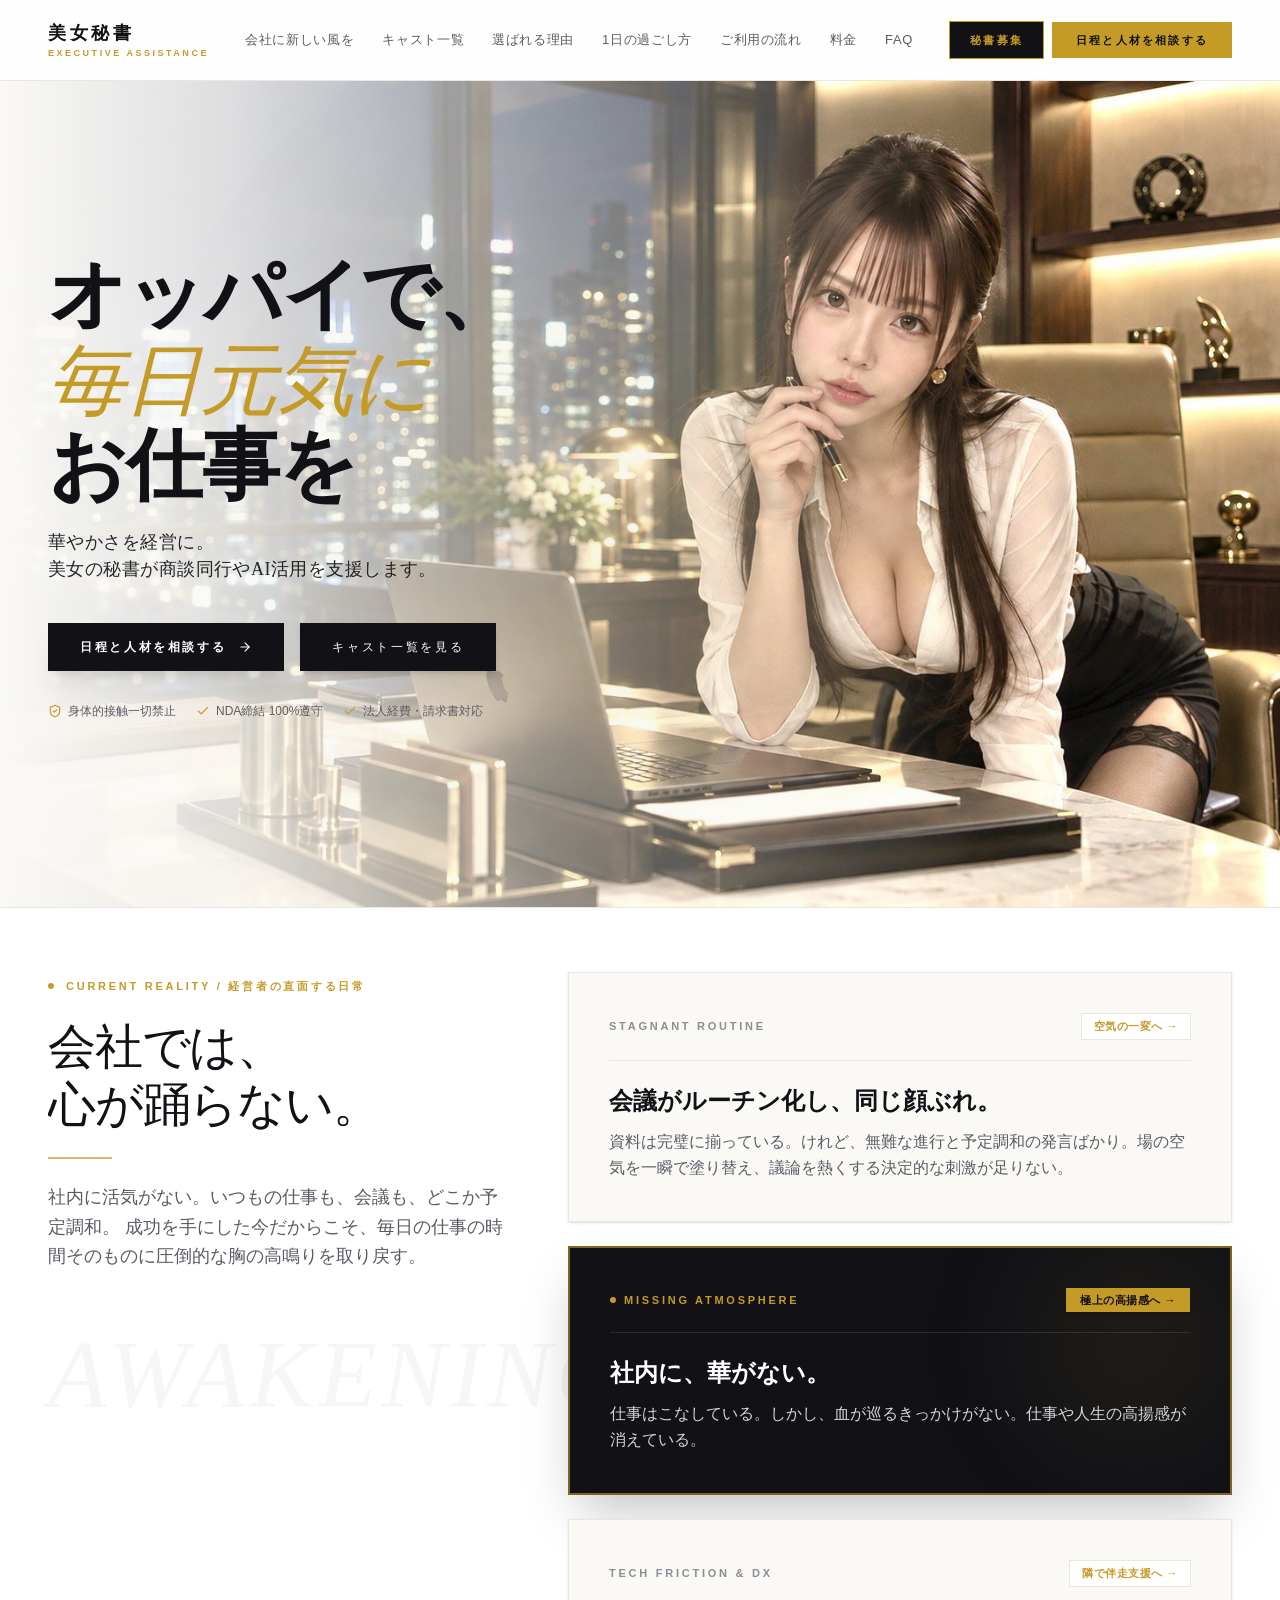
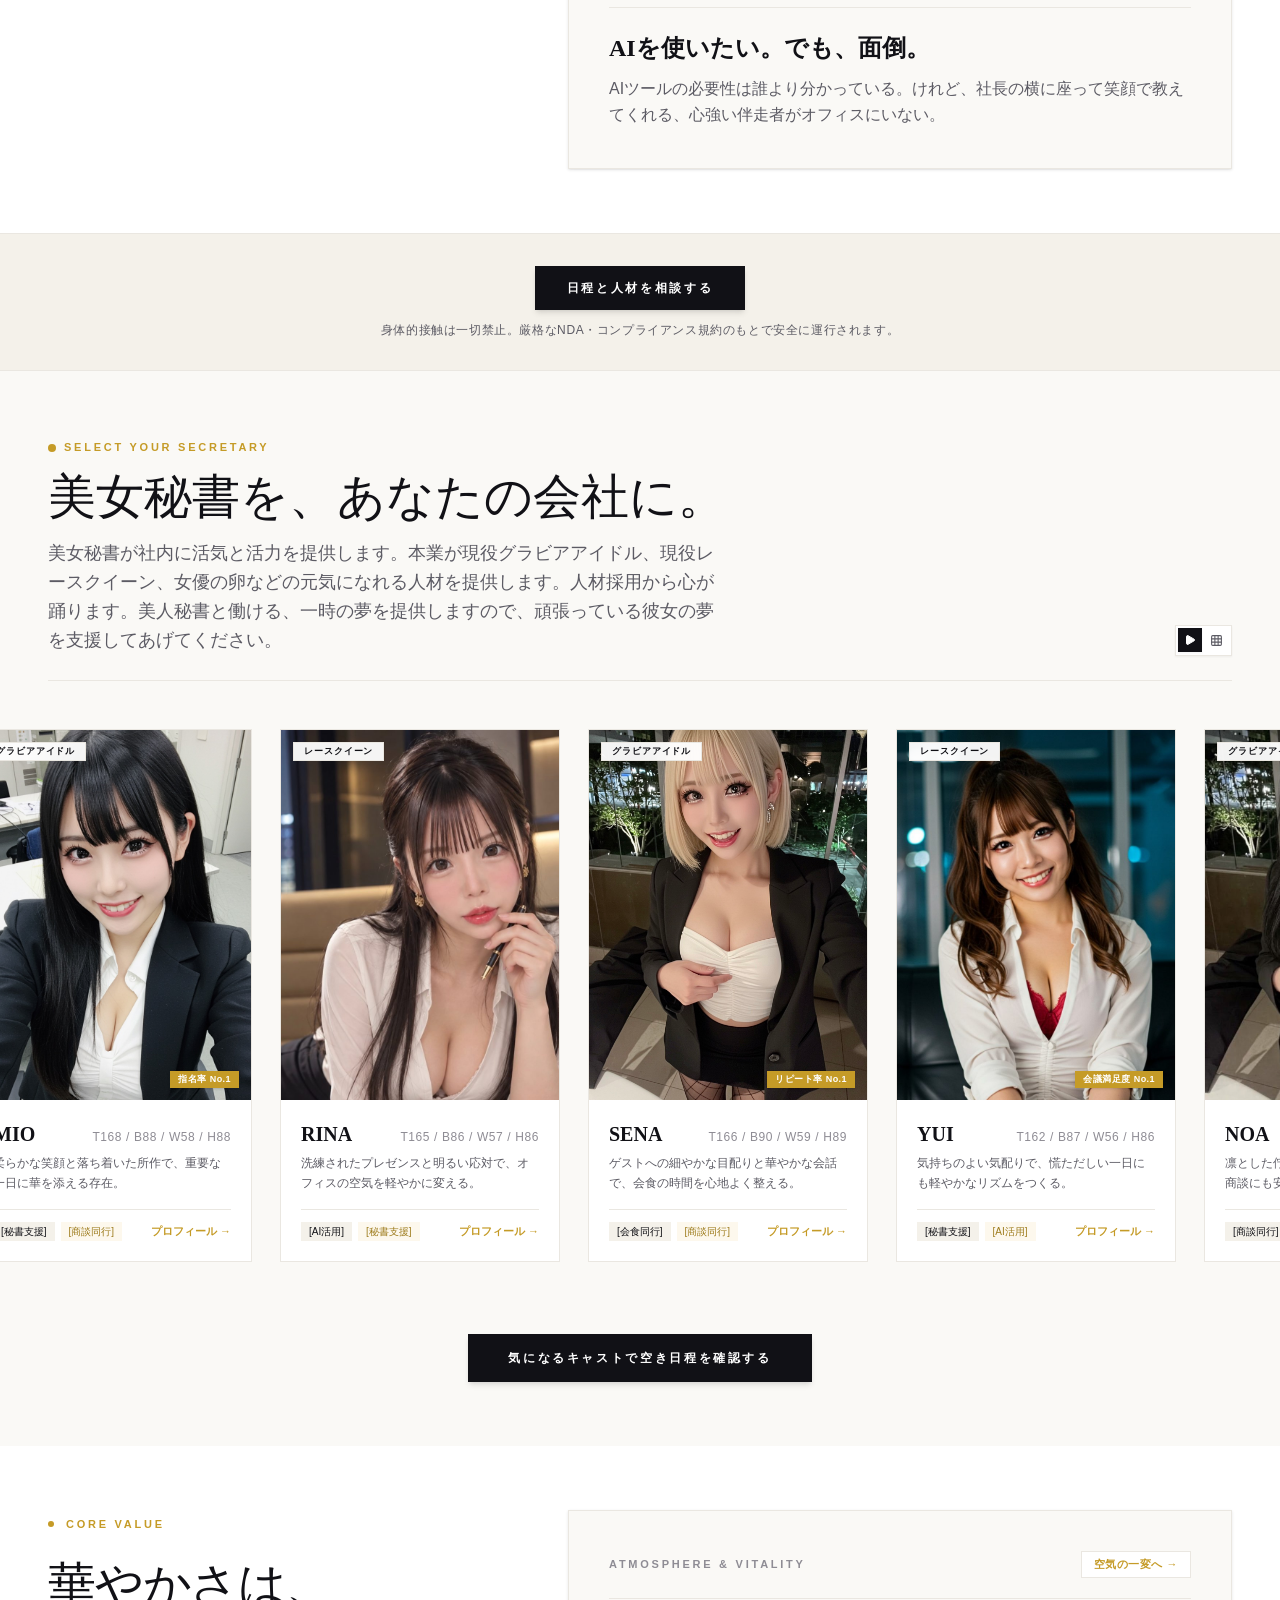
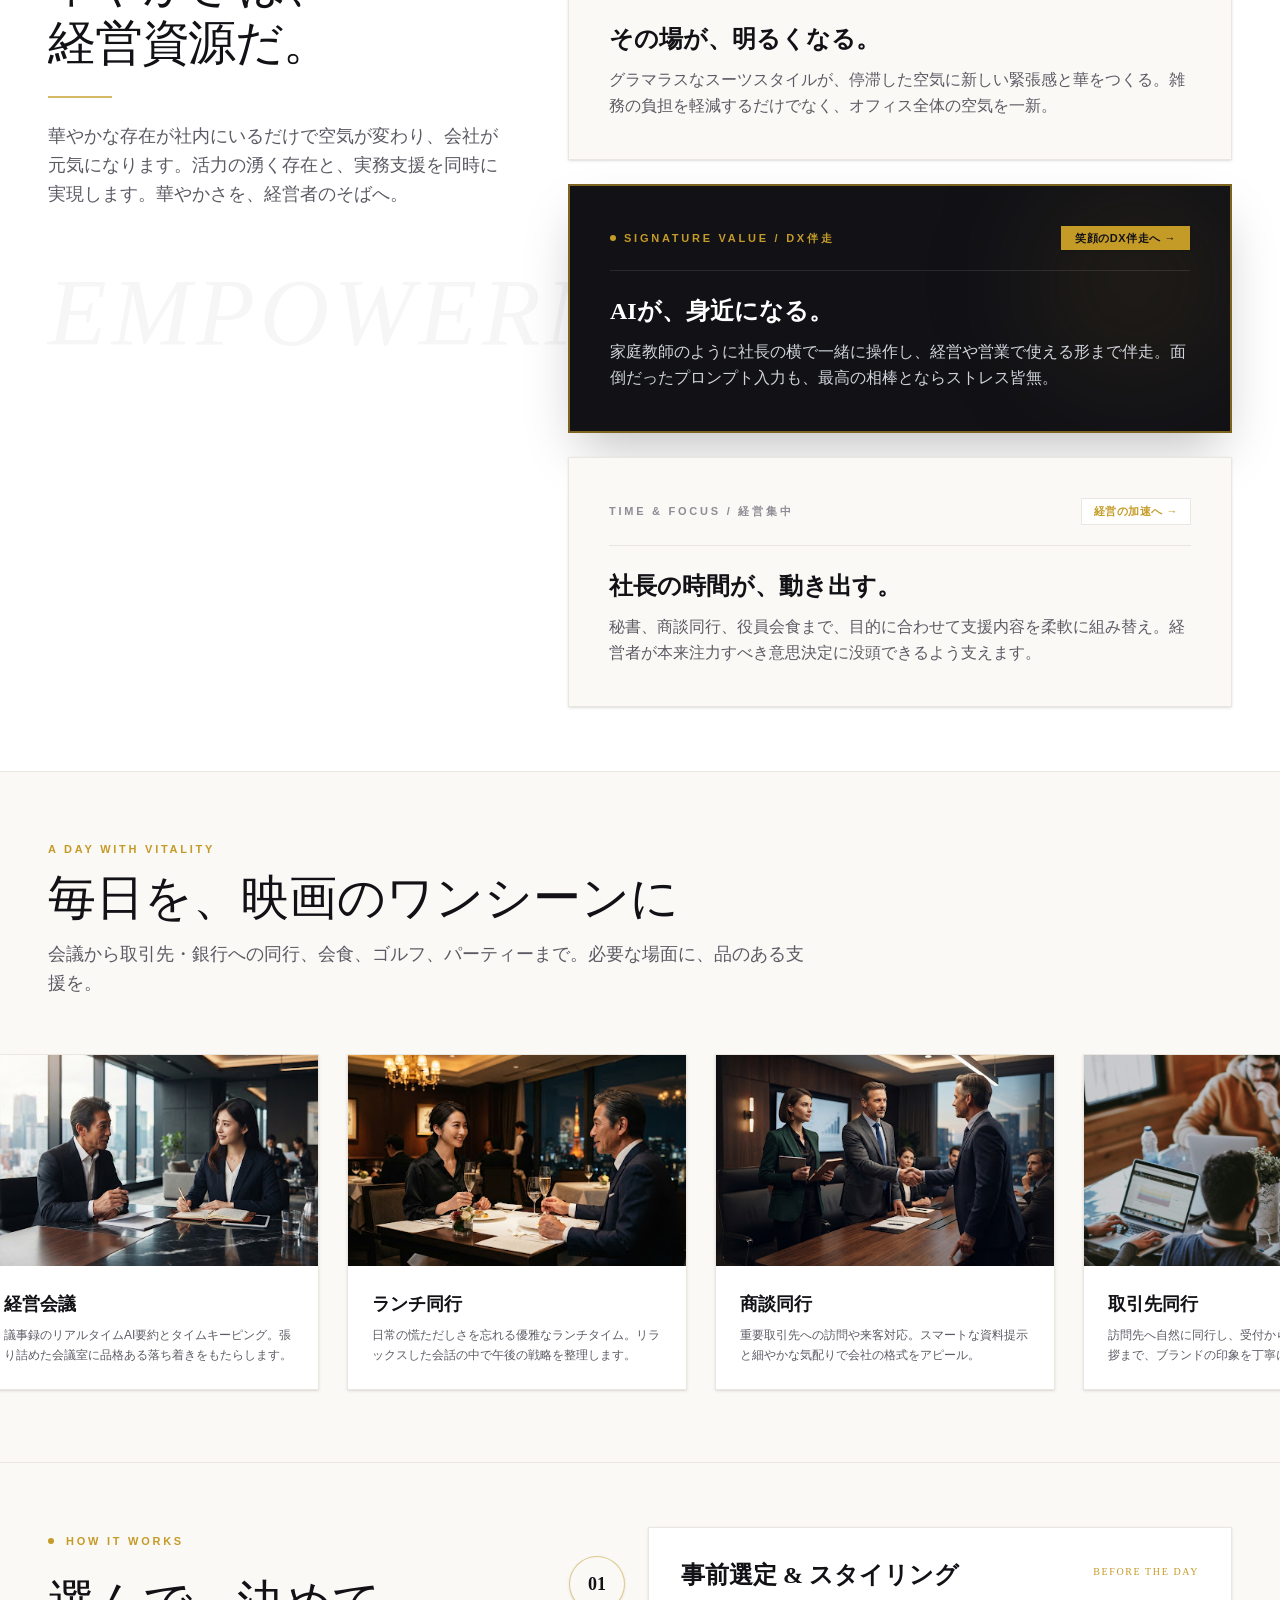
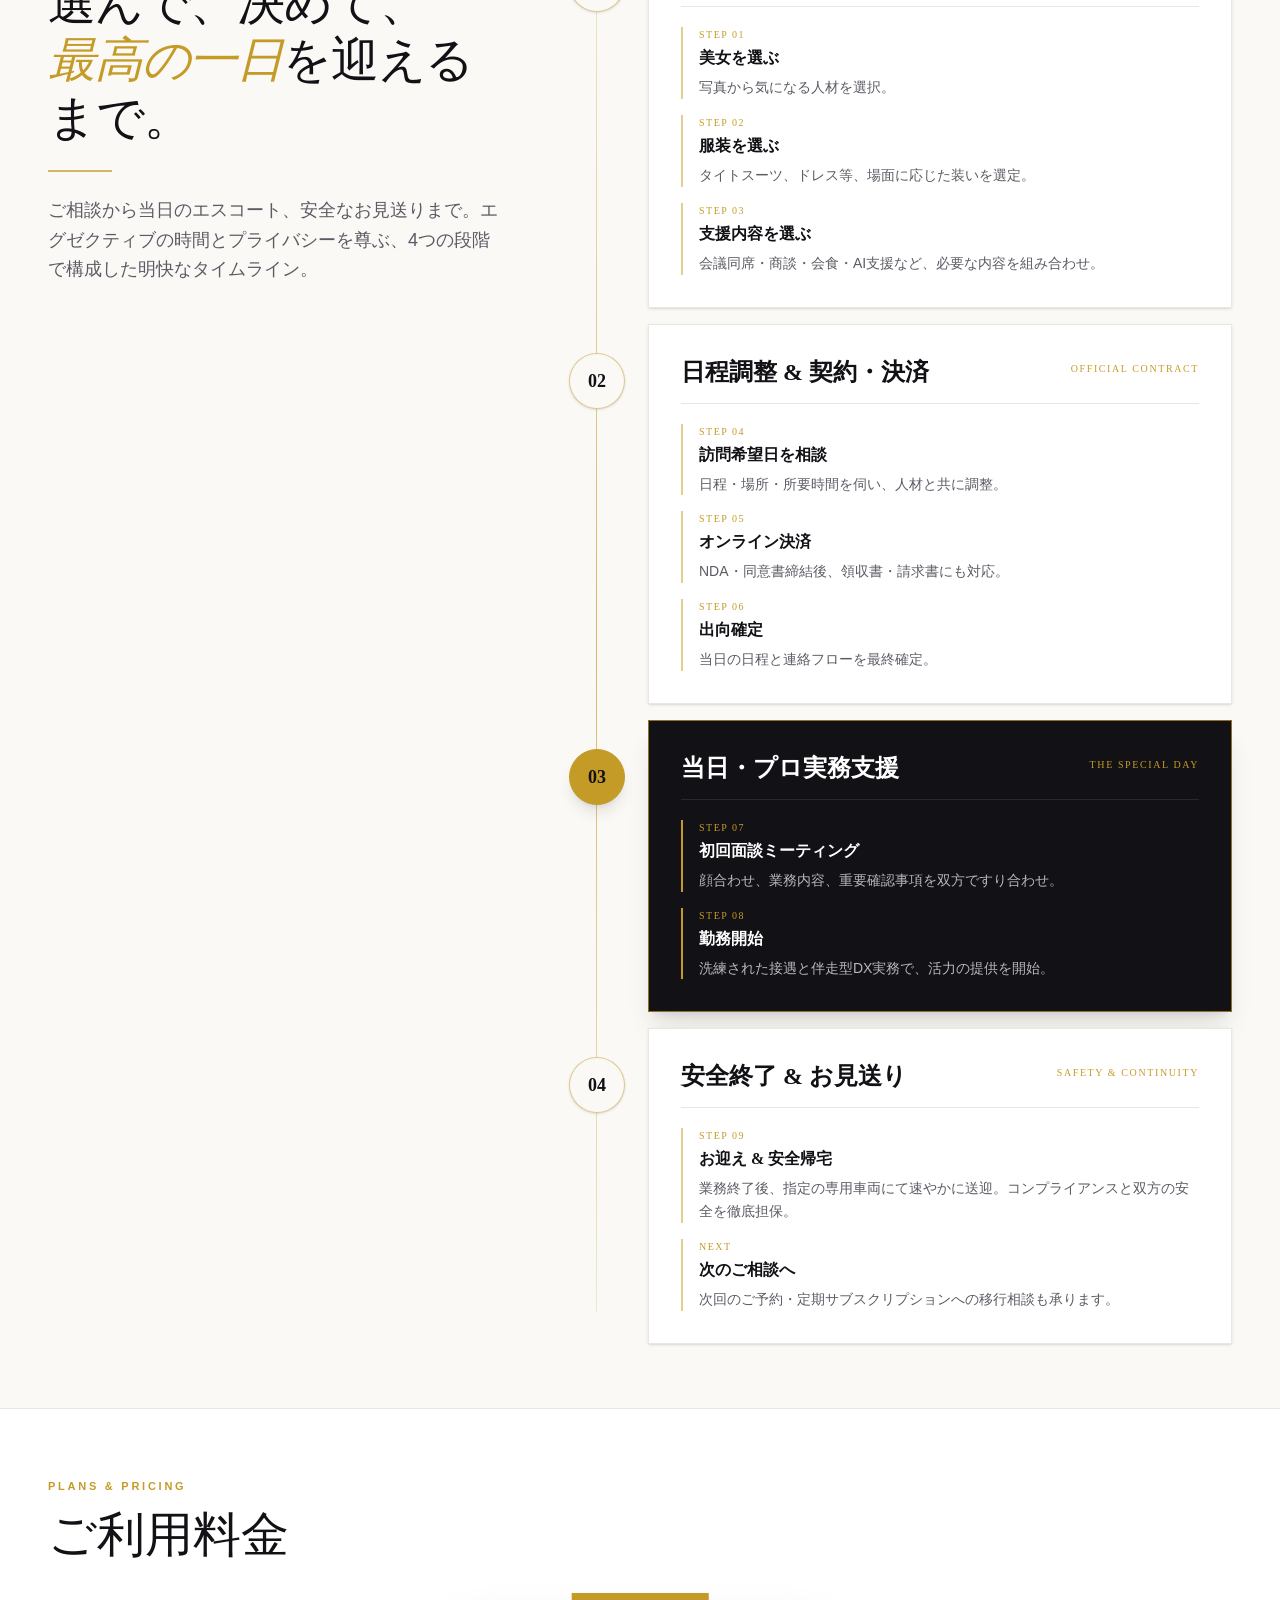
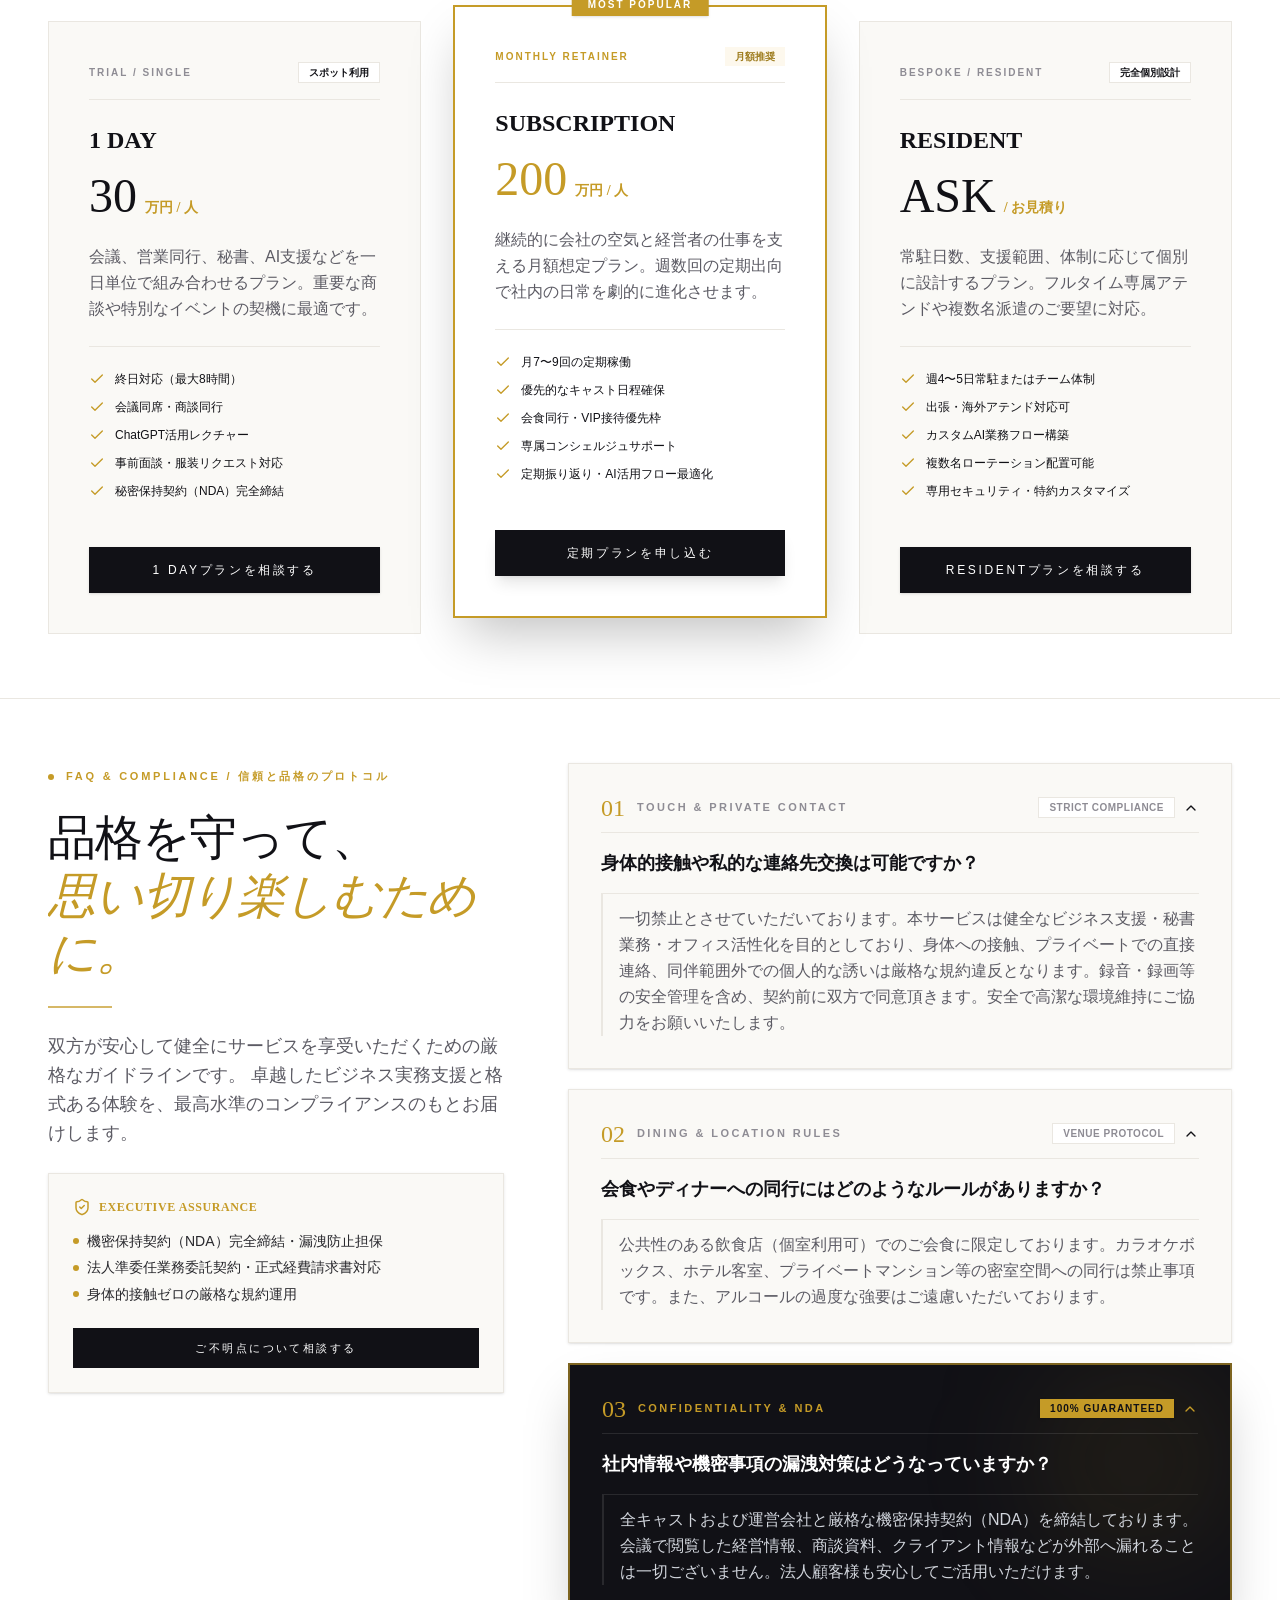
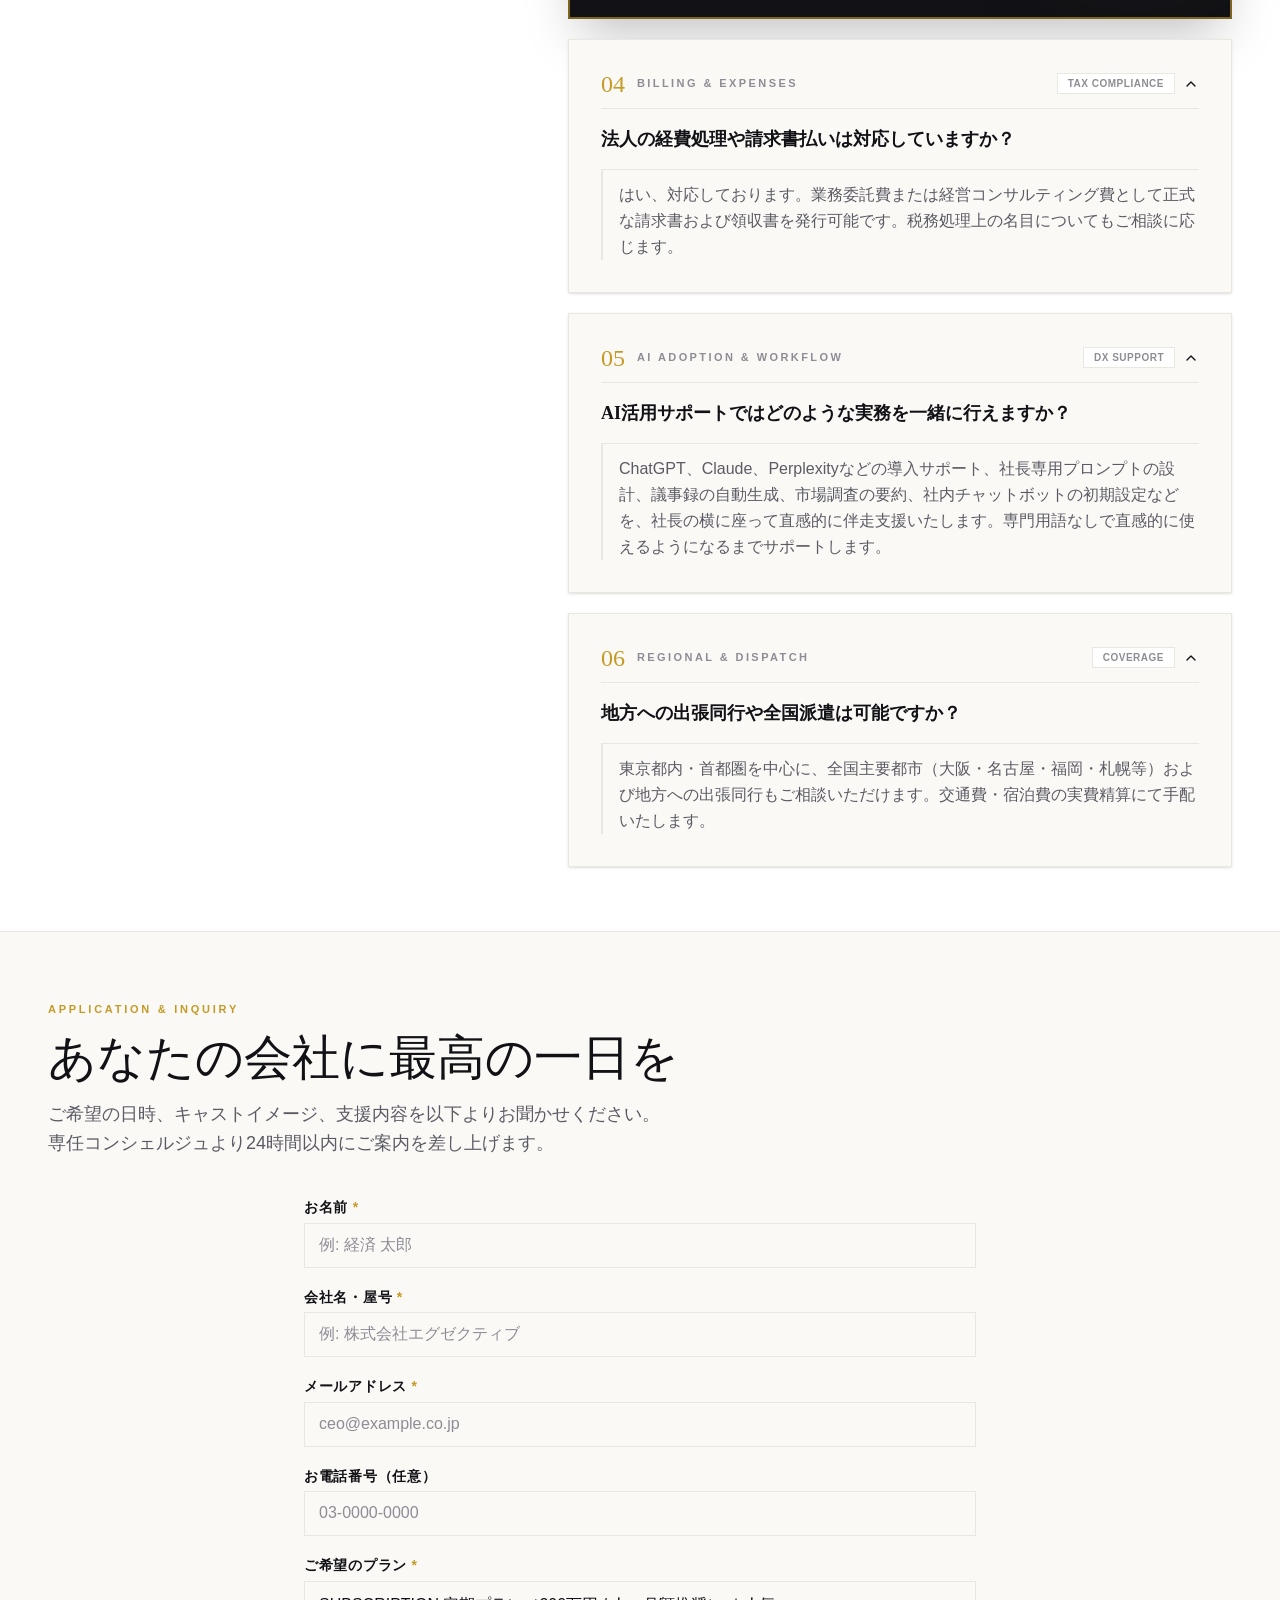
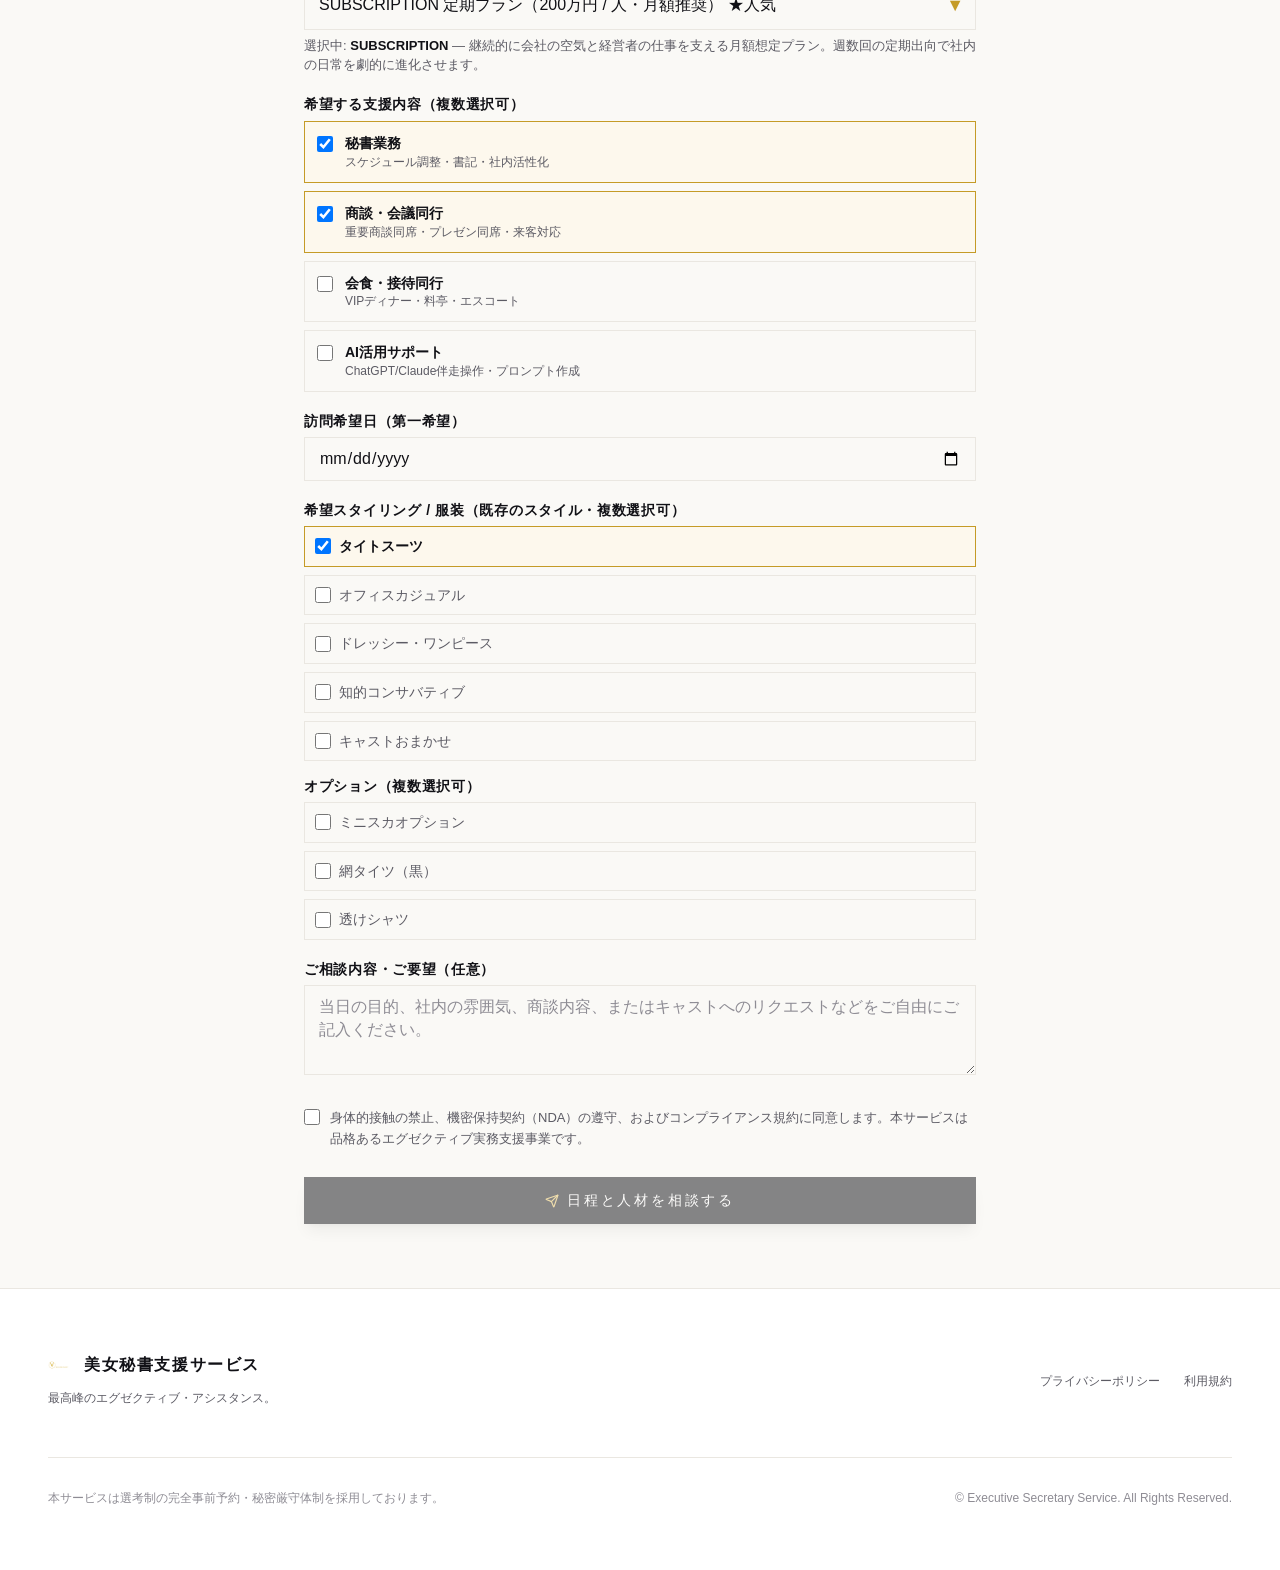
==== commit cd3aa3dc: "Loop talent and scene rails continuously" ====
--- a/index.html
+++ b/index.html
@@ -21,8 +21,8 @@
     <meta name="twitter:title" content="美女秘書｜華やかさを、経営に。" />
     <meta name="twitter:description" content="秘書・商談同行・AI活用支援。あなたの会社に、華と新しい活力を。" />
     <meta name="twitter:image" content="https://beauty-secretary.vercel.app/assets/ogp.jpg" />
-    <script type="module" crossorigin src="/assets/index-B6IbkCwL.js"></script>
-    <link rel="stylesheet" crossorigin href="/assets/index-Caz6H6GI.css">
+    <script type="module" crossorigin src="/assets/index-B71MMrT8.js"></script>
+    <link rel="stylesheet" crossorigin href="/assets/index-mt5xtakW.css">
   </head>
   <body class="bg-[#FAF9F6] text-[#111116] antialiased selection:bg-[#C59B27]/20 selection:text-[#111116]">
     <div id="root"></div>
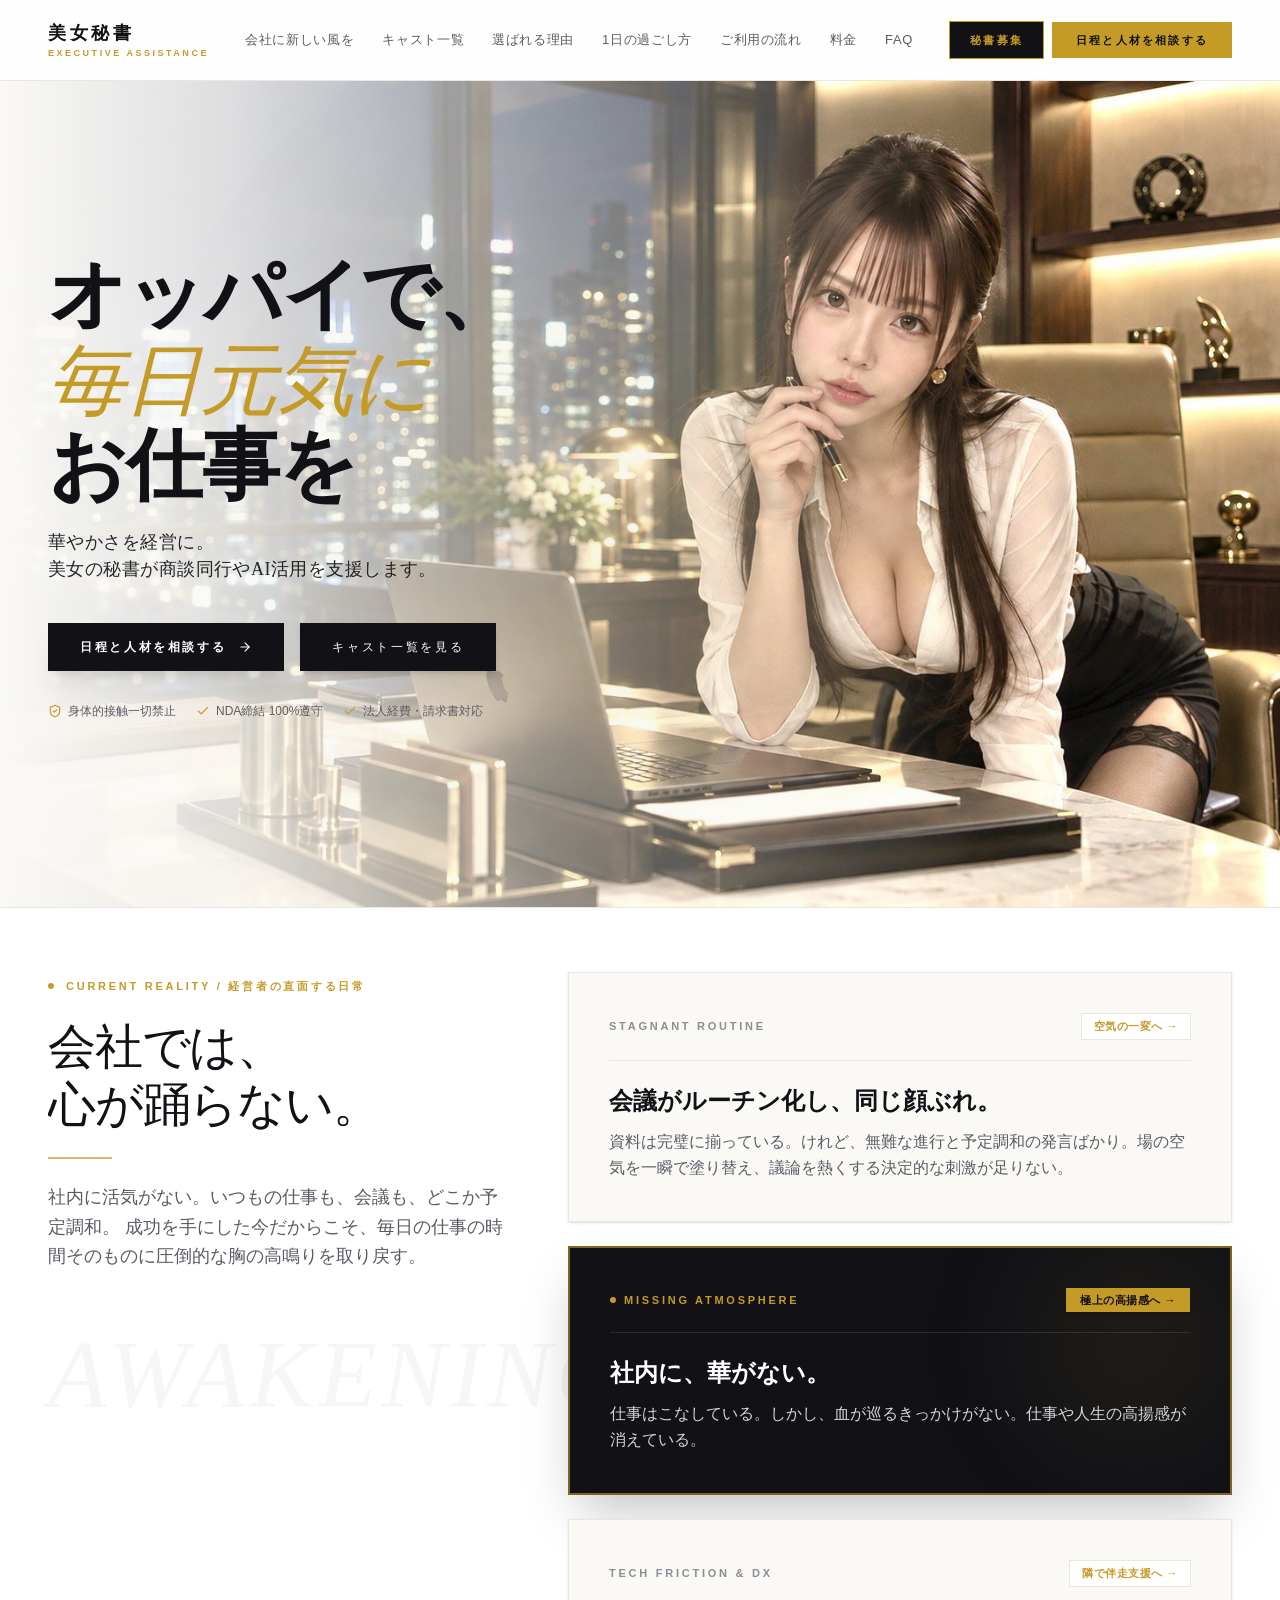
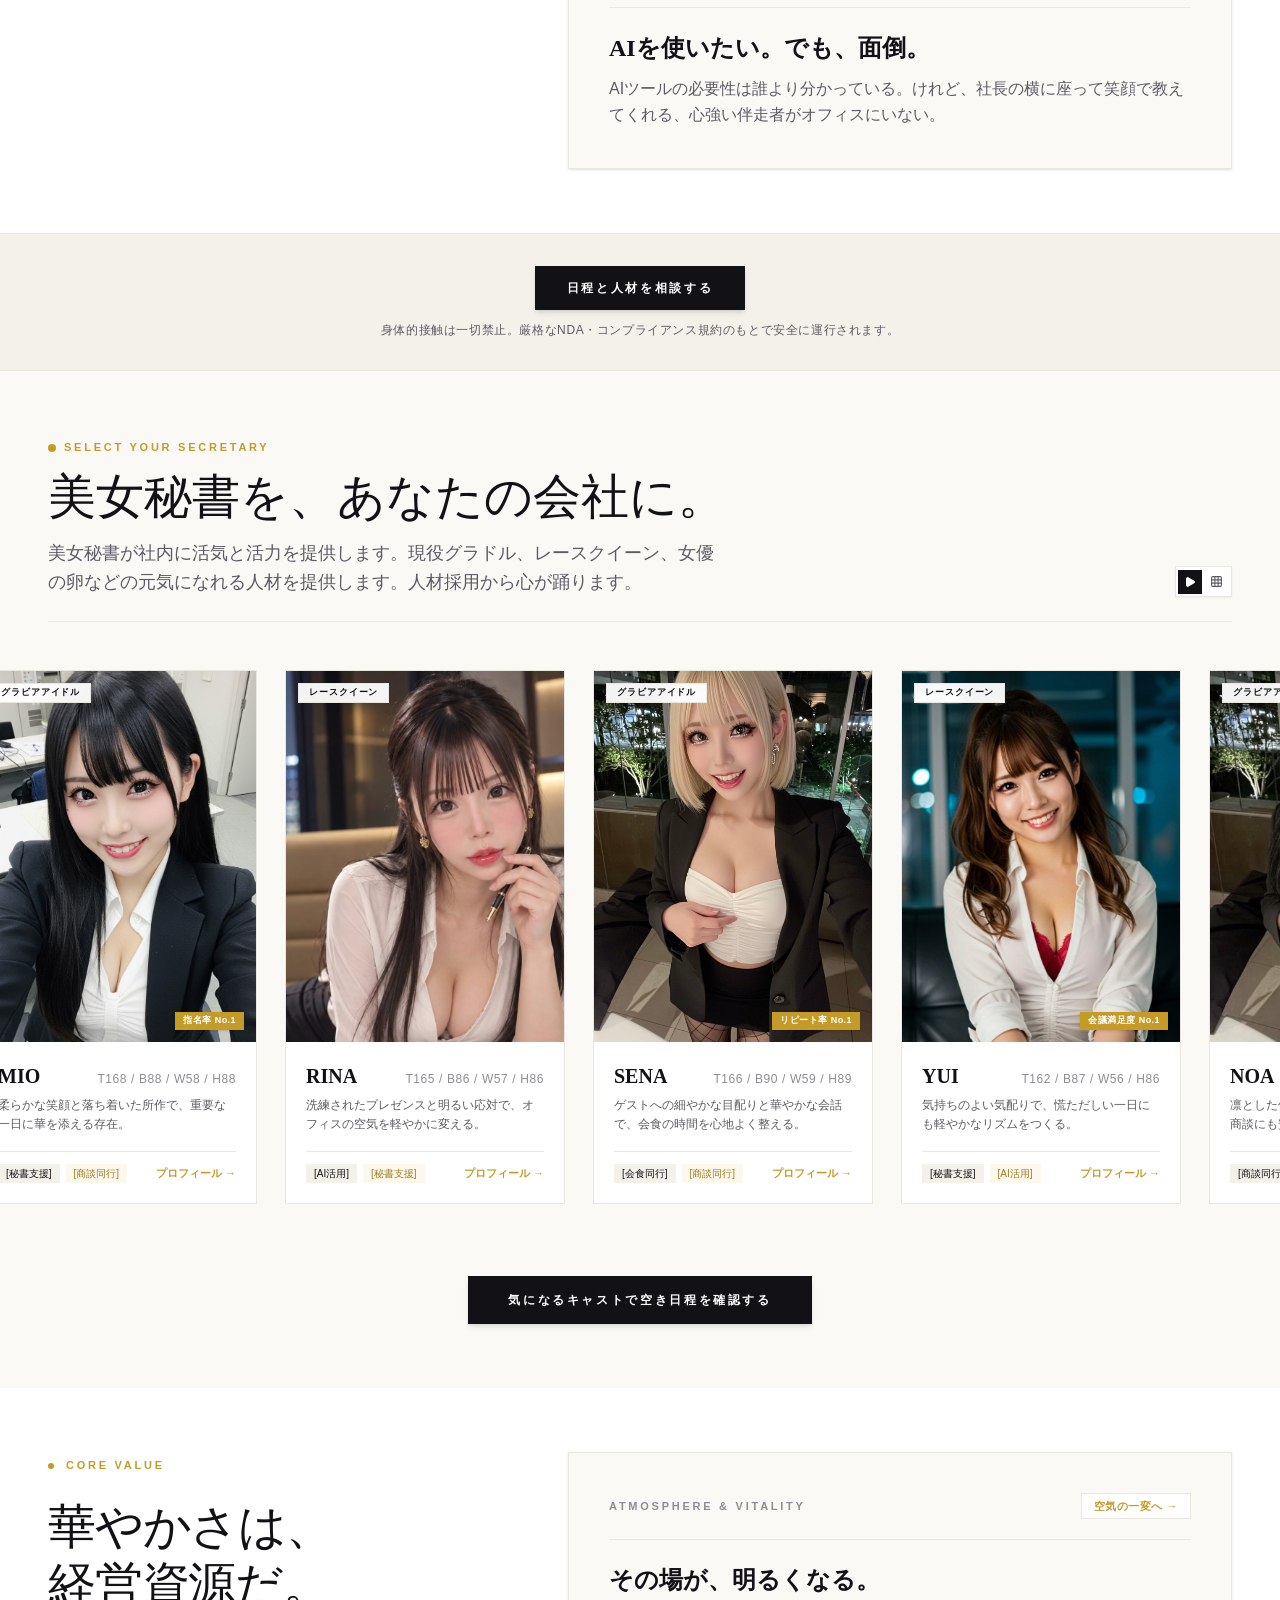
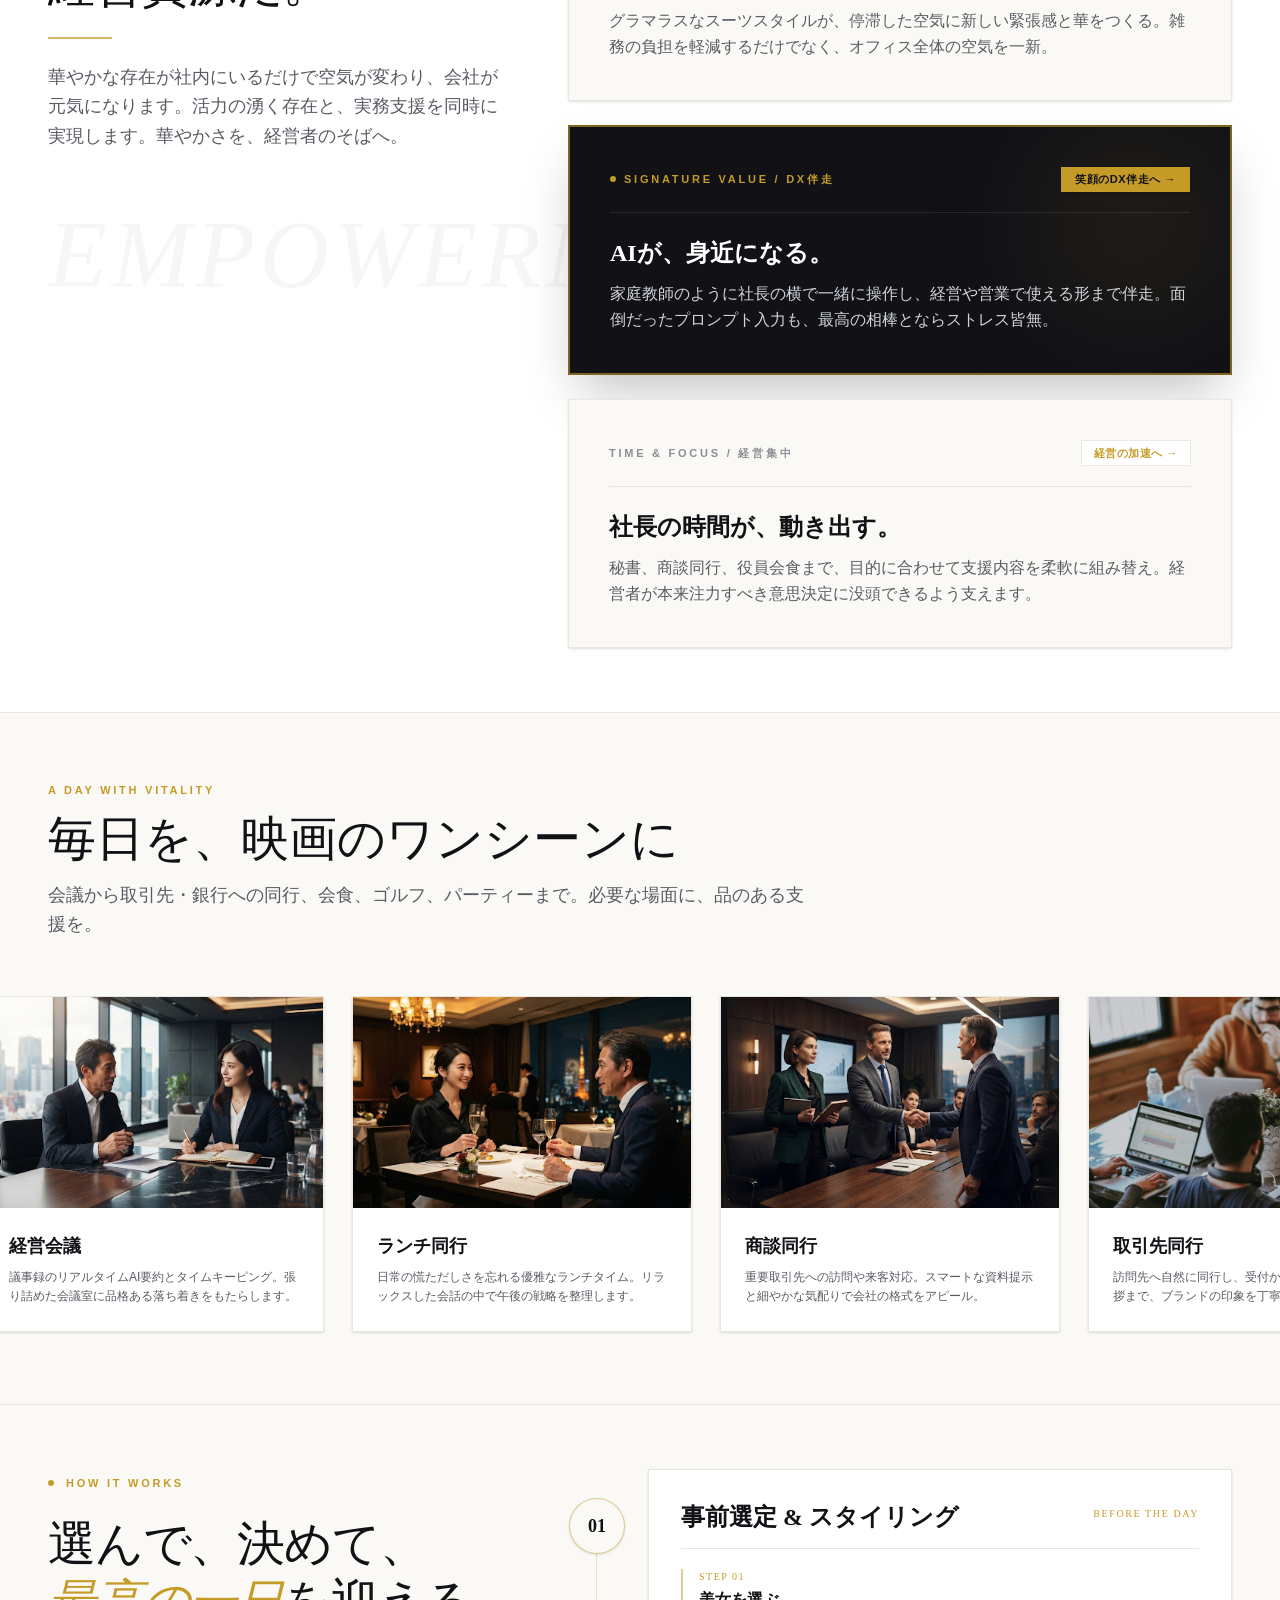
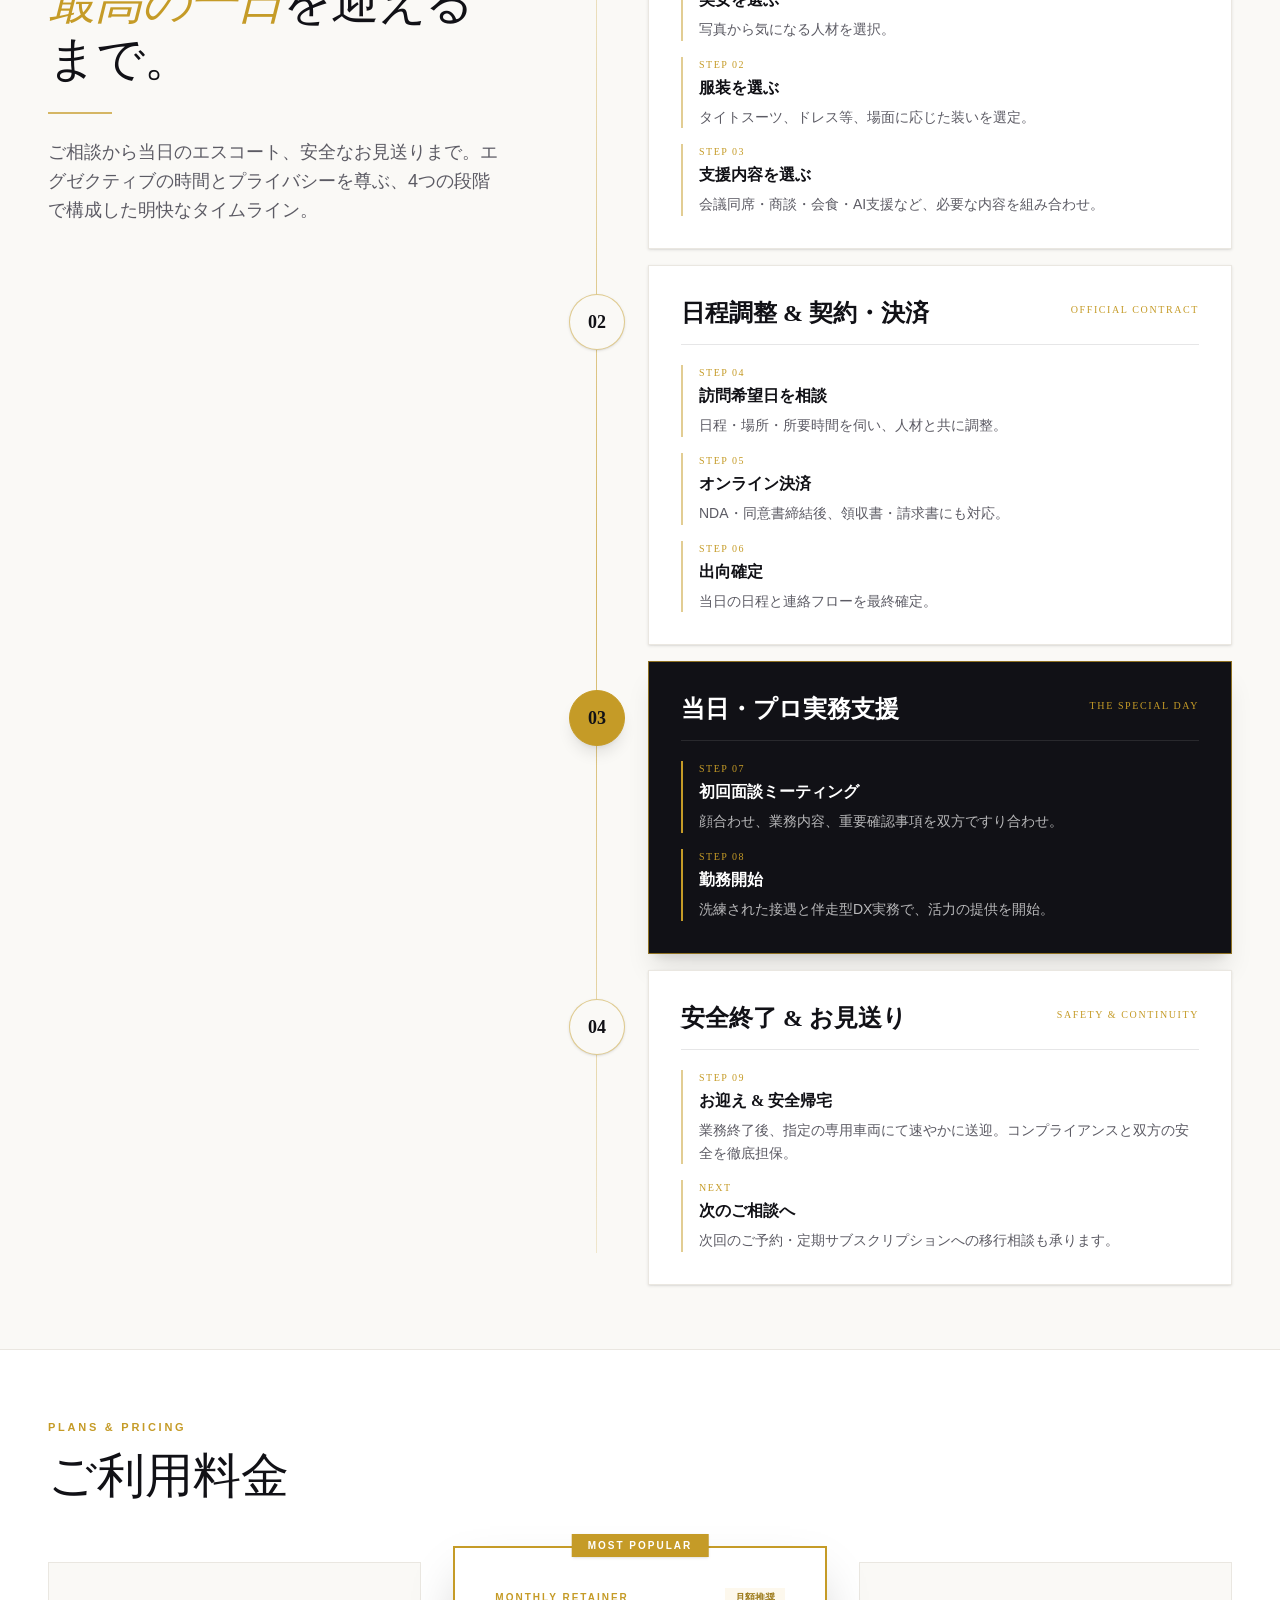
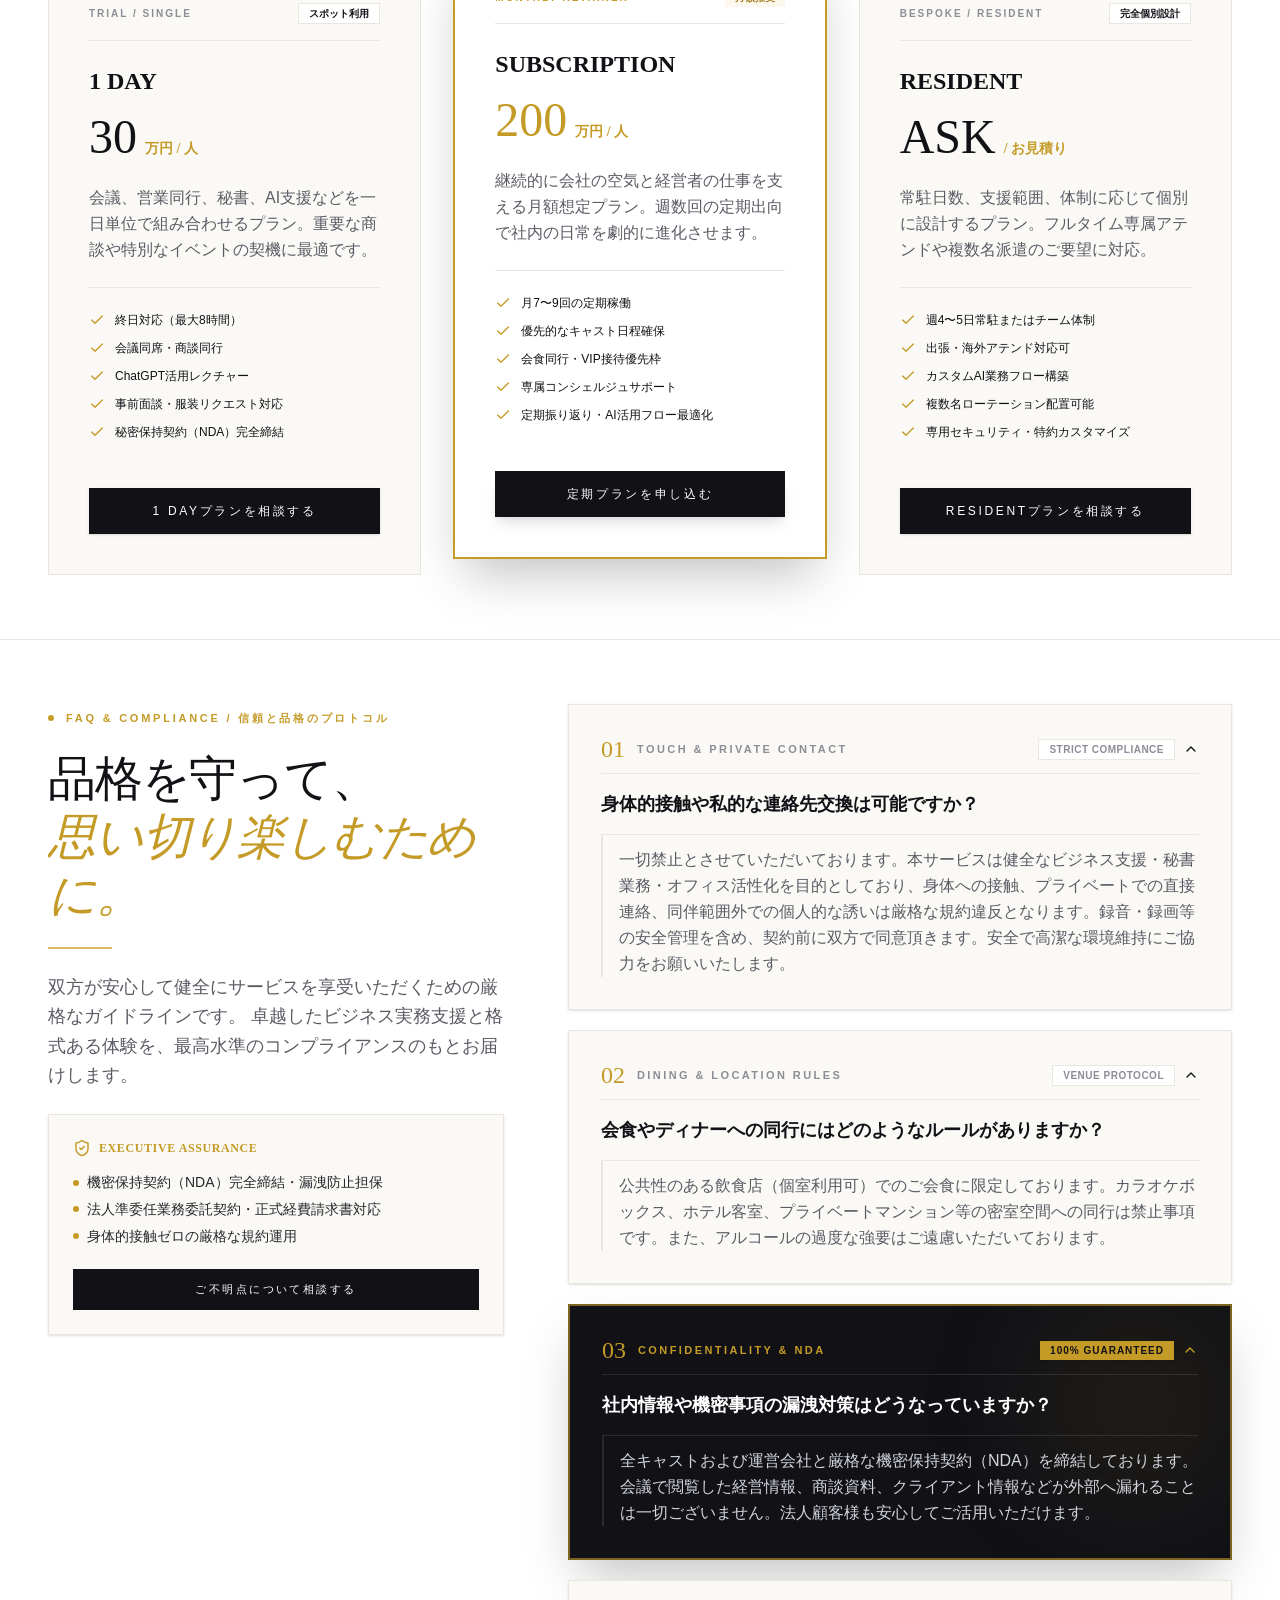
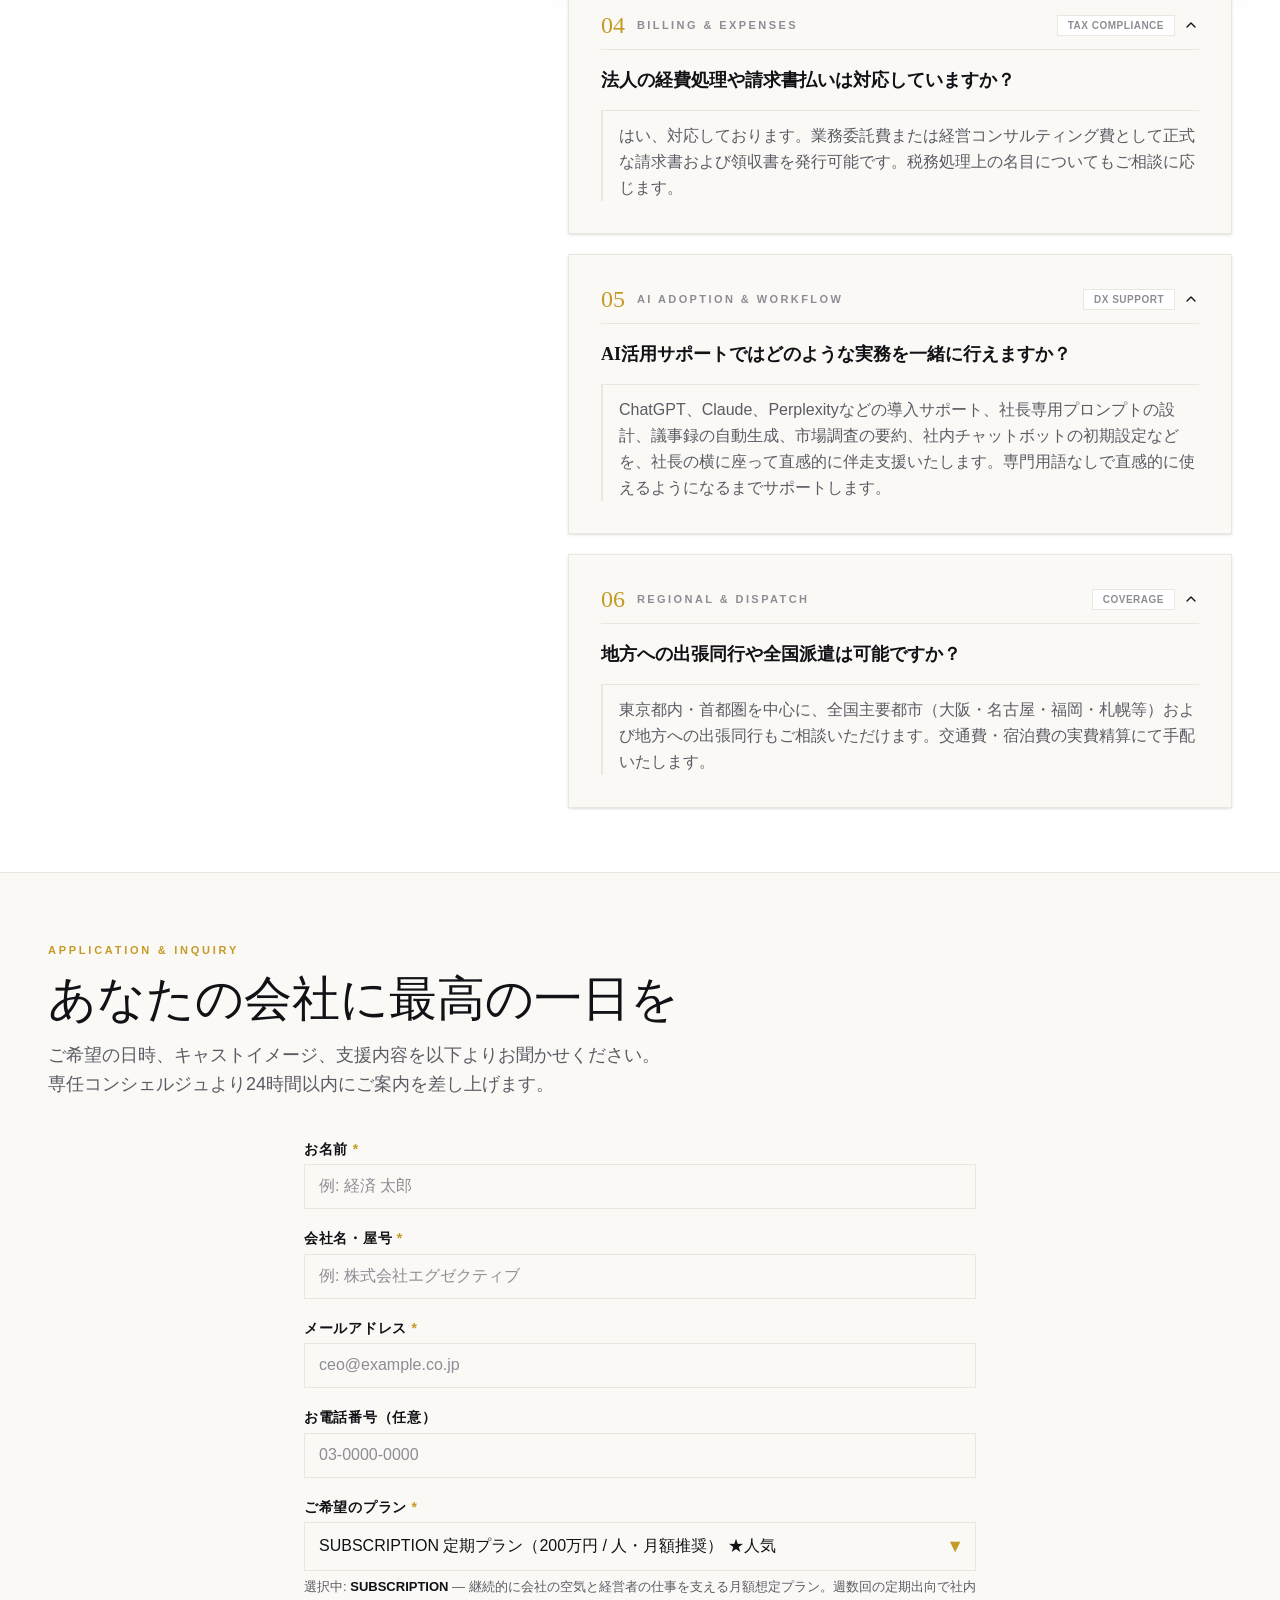
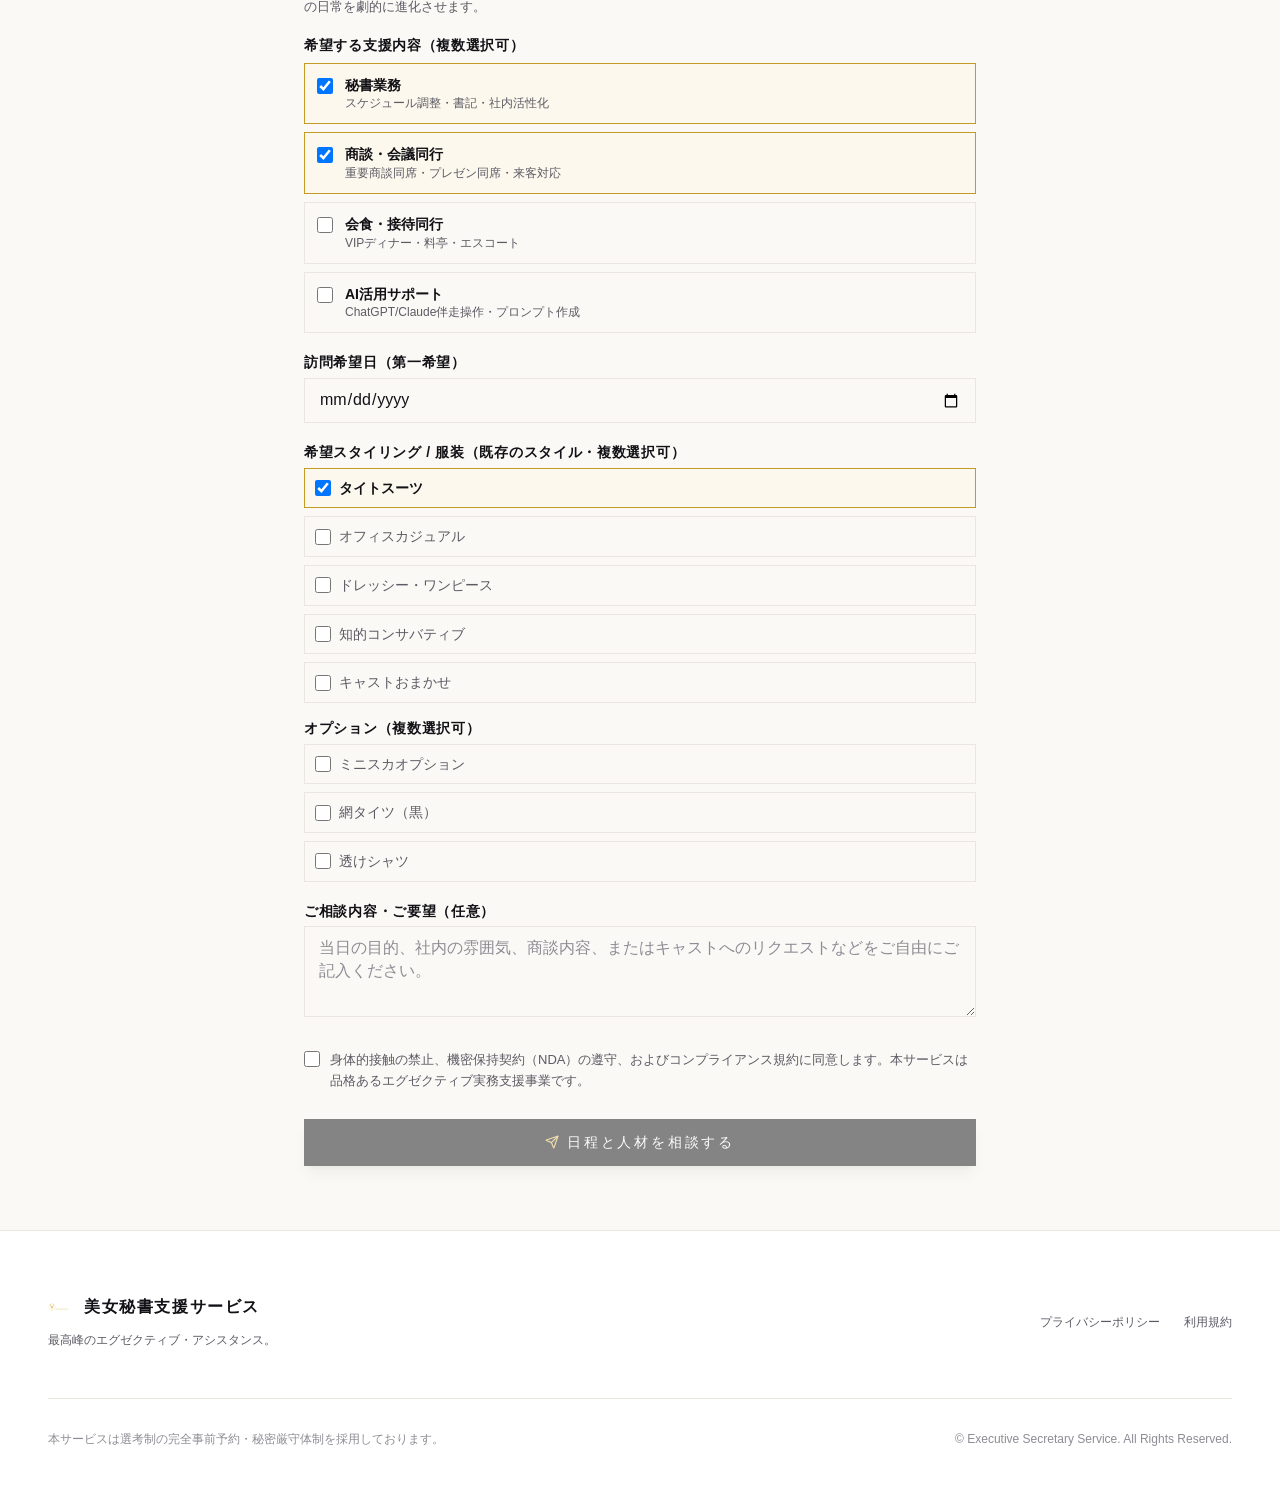
==== commit 794ed210: "Resume rails quickly and refresh product copy" ====
--- a/index.html
+++ b/index.html
@@ -21,8 +21,8 @@
     <meta name="twitter:title" content="美女秘書｜華やかさを、経営に。" />
     <meta name="twitter:description" content="秘書・商談同行・AI活用支援。あなたの会社に、華と新しい活力を。" />
     <meta name="twitter:image" content="https://beauty-secretary.vercel.app/assets/ogp.jpg" />
-    <script type="module" crossorigin src="/assets/index-B71MMrT8.js"></script>
-    <link rel="stylesheet" crossorigin href="/assets/index-mt5xtakW.css">
+    <script type="module" crossorigin src="/assets/index-_8Vk937O.js"></script>
+    <link rel="stylesheet" crossorigin href="/assets/index-DvRGw_iV.css">
   </head>
   <body class="bg-[#FAF9F6] text-[#111116] antialiased selection:bg-[#C59B27]/20 selection:text-[#111116]">
     <div id="root"></div>
